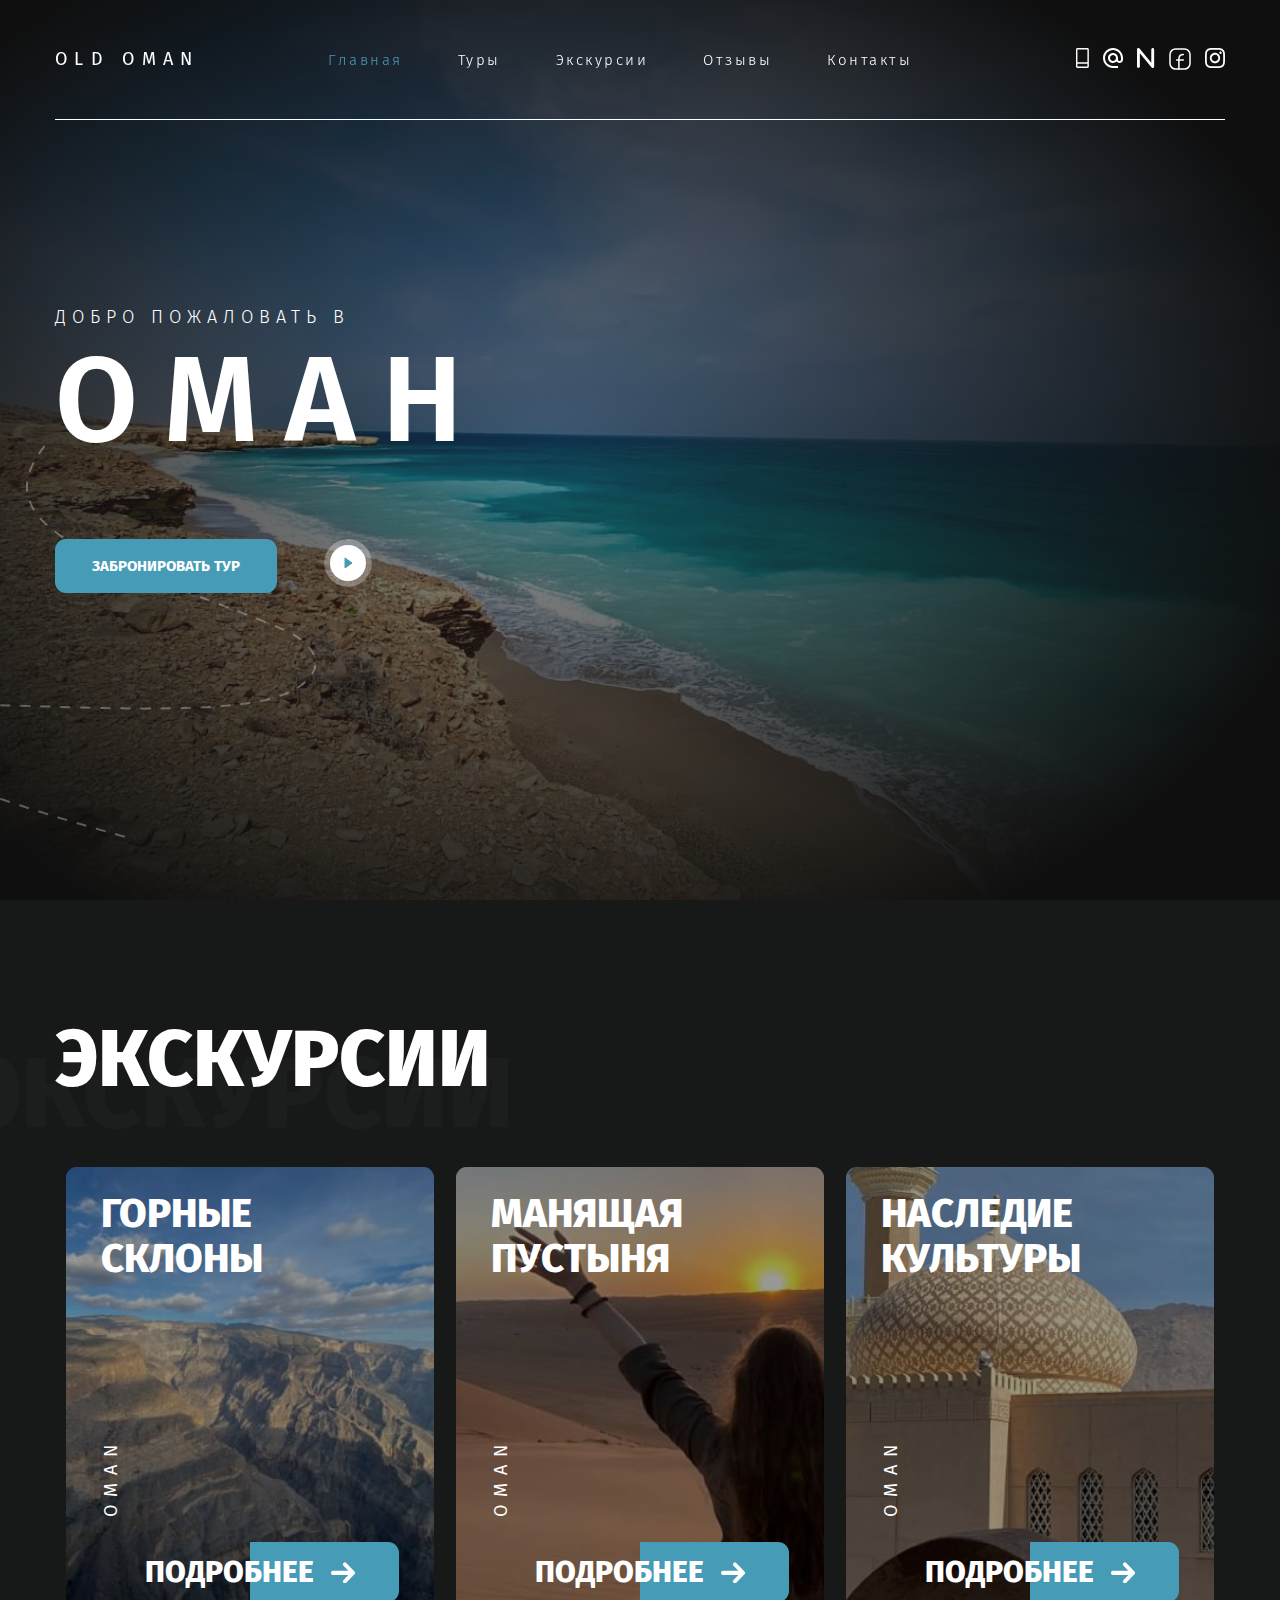
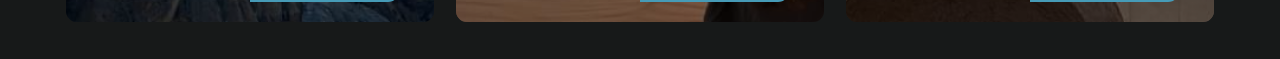
==== Amon/index.html @ 17394c63 "Initial commit" ====
<!DOCTYPE html>
<html lang="ru">
 <head>
	<title>Главная</title>
	<meta charset="UTF-8">
	<meta name="format-detection" content="telephone=no">
	<link rel="stylesheet" href="css/style.min.css">
	<link rel="shortcut icon" href="favicon.ico">
	<!-- <meta name="robots" content="noindex, nofollow"> -->
	<!-- <meta name="viewport" content="width=device-width, initial-scale=1.0, maximum-scale=1.0, user-scalable=0"> -->
	<meta name="viewport" content="width=device-width, initial-scale=1.0">
</head>
<body>
<div class="wrapper">
  <header class="header">
  <div class="header__wrapper">
    <div class="header__container _container">
      <div class="header__body">
        <a href="#main" class="header__logo _goto">OLD OMAN</a>
        <div class="header__menu menu">
          <div class="menu__icon icon-menu">
            <span></span>
            <span></span>
            <span></span>
          </div>
          <nav class="menu__body">
            <ul class="menu__list">
              <li><a href="#main" class="menu__link _goto-block _active">Главная</a></li>
              <li><a href="#excursions" class="menu__link _goto-block">Туры</a></li>
              <li><a href="" class="menu__link _goto-block">Экскурсии</a></li>
              <li><a href="" class="menu__link _goto-block">Отзывы</a></li>
              <li><a href="" class="menu__link _goto-block">Контакты</a></li>
            </ul>
          </nav>
        </div>
        <div data-da=".menu__list,479.98,last" class="header__socials socials">
          <ul class="socials__list">
            <li>
              <a class="socials__link" href="">
                <svg width="13" height="20" viewBox="0 0 13 20" fill="none" xmlns="http://www.w3.org/2000/svg">
                  <path
                    d="M11.4286 0H1.42857C1.04969 0 0.686328 0.15051 0.418419 0.418419C0.15051 0.686328 0 1.04969 0 1.42857V18.5714C0 18.9503 0.15051 19.3137 0.418419 19.5816C0.686328 19.8495 1.04969 20 1.42857 20H11.4286C11.8075 20 12.1708 19.8495 12.4387 19.5816C12.7066 19.3137 12.8571 18.9503 12.8571 18.5714V1.42857C12.8571 1.04969 12.7066 0.686328 12.4387 0.418419C12.1708 0.15051 11.8075 0 11.4286 0ZM1.42857 1.42857H11.4286V14.2857H1.42857V1.42857ZM1.42857 18.5714V15.7143H11.4286V18.5714H1.42857Z"
                    fill="white"/>
                </svg>
              </a>
            </li>
            <li>
              <a class="socials__link" href="">
                <svg width="20" height="20" viewBox="0 0 20 20" fill="none" xmlns="http://www.w3.org/2000/svg">
                  <path
                    d="M10 0C4.48 0 0 4.48 0 10C0 15.52 4.48 20 10 20H15V18H10C5.66 18 2 14.34 2 10C2 5.66 5.66 2 10 2C14.34 2 18 5.66 18 10V11.43C18 12.22 17.29 13 16.5 13C15.71 13 15 12.22 15 11.43V10C15 7.24 12.76 5 10 5C7.24 5 5 7.24 5 10C5 12.76 7.24 15 10 15C11.38 15 12.64 14.44 13.54 13.53C14.19 14.42 15.31 15 16.5 15C18.47 15 20 13.4 20 11.43V10C20 4.48 15.52 0 10 0ZM10 13C8.34 13 7 11.66 7 10C7 8.34 8.34 7 10 7C11.66 7 13 8.34 13 10C13 11.66 11.66 13 10 13Z"
                    fill="white"/>
                </svg>
              </a>
            </li>
            <li>
              <a class="socials__link" href="">
                <svg width="18" height="20" viewBox="0 0 18 20" fill="none" xmlns="http://www.w3.org/2000/svg">
                  <path fill-rule="evenodd" clip-rule="evenodd"
                        d="M2.85714 5.37429V18.5714C2.85714 18.9503 2.70663 19.3137 2.43872 19.5816C2.17081 19.8495 1.80745 20 1.42857 20C1.04969 20 0.686328 19.8495 0.418419 19.5816C0.15051 19.3137 0 18.9503 0 18.5714V1.42857C0.000131987 1.13508 0.090654 0.848759 0.259256 0.608533C0.427857 0.368307 0.666356 0.185839 0.942319 0.0859431C1.21828 -0.0139531 1.51832 -0.0264289 1.80162 0.050211C2.08493 0.126851 2.33775 0.288887 2.52571 0.514286L14.2857 14.6257V1.42857C14.2857 1.04969 14.4362 0.686328 14.7041 0.418419C14.972 0.15051 15.3354 0 15.7143 0C16.0932 0 16.4565 0.15051 16.7244 0.418419C16.9923 0.686328 17.1429 1.04969 17.1429 1.42857V18.5714C17.1427 18.8649 17.0522 19.1512 16.8836 19.3915C16.715 19.6317 16.4765 19.8142 16.2005 19.9141C15.9246 20.014 15.6245 20.0264 15.3412 19.9498C15.0579 19.8732 14.8051 19.7111 14.6171 19.4857L2.85714 5.37429Z"
                        fill="white"/>
                </svg>
              </a>
            </li>
            <li>
              <a class="socials__link" href="">
                <svg width="22" height="22" viewBox="0 0 22 22" fill="none" xmlns="http://www.w3.org/2000/svg">
                  <path
                    d="M21 6.55556V15.4444C21 16.9179 20.4147 18.3309 19.3728 19.3728C18.3309 20.4147 16.9179 21 15.4444 21H6.55556C5.08213 21 3.66905 20.4147 2.62718 19.3728C1.58532 18.3309 1 16.9179 1 15.4444V6.55556C1 5.08213 1.58532 3.66905 2.62718 2.62718C3.66905 1.58532 5.08213 1 6.55556 1H15.4444C16.9179 1 18.3309 1.58532 19.3728 2.62718C20.4147 3.66905 21 5.08213 21 6.55556Z"
                    stroke="white" stroke-width="1.5" stroke-linecap="round" stroke-linejoin="round"/>
                  <path d="M9.88892 21V11C9.88892 8.56888 10.4445 6.55554 14.3334 6.55554" stroke="white"
                        stroke-width="1.5" stroke-linecap="round" stroke-linejoin="round"/>
                  <path d="M7.66663 12.1111H14.3333" stroke="white" stroke-width="1.5" stroke-linecap="round"
                        stroke-linejoin="round"/>
                </svg>
              </a>
            </li>
            <li>
              <a class="socials__link" href="">
                <svg width="20" height="20" viewBox="0 0 20 20" fill="none" xmlns="http://www.w3.org/2000/svg">
                  <path fill-rule="evenodd" clip-rule="evenodd"
                        d="M5.87727 0.06C6.94364 0.0109091 7.28364 0 10 0C12.7164 0 13.0564 0.0118182 14.1218 0.06C15.1873 0.108182 15.9145 0.278182 16.5509 0.524545C17.2173 0.776364 17.8218 1.17 18.3218 1.67909C18.8309 2.17818 19.2236 2.78182 19.4745 3.44909C19.7218 4.08545 19.8909 4.81273 19.94 5.87636C19.9891 6.94455 20 7.28455 20 10C20 12.7164 19.9882 13.0564 19.94 14.1227C19.8918 15.1864 19.7218 15.9136 19.4745 16.55C19.2236 17.2174 18.8303 17.822 18.3218 18.3218C17.8218 18.8309 17.2173 19.2236 16.5509 19.4745C15.9145 19.7218 15.1873 19.8909 14.1236 19.94C13.0564 19.9891 12.7164 20 10 20C7.28364 20 6.94364 19.9882 5.87727 19.94C4.81364 19.8918 4.08636 19.7218 3.45 19.4745C2.78266 19.2236 2.17802 18.8302 1.67818 18.3218C1.16944 17.8224 0.775741 17.2181 0.524545 16.5509C0.278182 15.9145 0.109091 15.1873 0.06 14.1236C0.0109091 13.0555 0 12.7155 0 10C0 7.28364 0.0118182 6.94364 0.06 5.87818C0.108182 4.81273 0.278182 4.08545 0.524545 3.44909C0.776112 2.78189 1.17011 2.17756 1.67909 1.67818C2.17822 1.16955 2.78225 0.775858 3.44909 0.524545C4.08545 0.278182 4.81273 0.109091 5.87636 0.06H5.87727ZM14.0409 1.86C12.9864 1.81182 12.67 1.80182 10 1.80182C7.33 1.80182 7.01364 1.81182 5.95909 1.86C4.98364 1.90455 4.45455 2.06727 4.10182 2.20455C3.63545 2.38636 3.30182 2.60182 2.95182 2.95182C2.62004 3.27459 2.36471 3.66753 2.20455 4.10182C2.06727 4.45455 1.90455 4.98364 1.86 5.95909C1.81182 7.01364 1.80182 7.33 1.80182 10C1.80182 12.67 1.81182 12.9864 1.86 14.0409C1.90455 15.0164 2.06727 15.5455 2.20455 15.8982C2.36455 16.3318 2.62 16.7255 2.95182 17.0482C3.27455 17.38 3.66818 17.6355 4.10182 17.7955C4.45455 17.9327 4.98364 18.0955 5.95909 18.14C7.01364 18.1882 7.32909 18.1982 10 18.1982C12.6709 18.1982 12.9864 18.1882 14.0409 18.14C15.0164 18.0955 15.5455 17.9327 15.8982 17.7955C16.3645 17.6136 16.6982 17.3982 17.0482 17.0482C17.38 16.7255 17.6355 16.3318 17.7955 15.8982C17.9327 15.5455 18.0955 15.0164 18.14 14.0409C18.1882 12.9864 18.1982 12.67 18.1982 10C18.1982 7.33 18.1882 7.01364 18.14 5.95909C18.0955 4.98364 17.9327 4.45455 17.7955 4.10182C17.6136 3.63545 17.3982 3.30182 17.0482 2.95182C16.7254 2.62006 16.3325 2.36474 15.8982 2.20455C15.5455 2.06727 15.0164 1.90455 14.0409 1.86ZM8.72273 13.0827C9.43605 13.3797 10.2303 13.4197 10.9699 13.1961C11.7095 12.9725 12.3485 12.499 12.7778 11.8566C13.2071 11.2142 13.4001 10.4426 13.3237 9.67373C13.2473 8.90485 12.9064 8.18634 12.3591 7.64091C12.0102 7.29225 11.5884 7.02528 11.1239 6.85922C10.6595 6.69317 10.164 6.63215 9.67318 6.68056C9.18233 6.72897 8.70832 6.88562 8.28528 7.13921C7.86223 7.3928 7.50068 7.73704 7.22664 8.14714C6.9526 8.55723 6.7729 9.02299 6.70047 9.51087C6.62804 9.99876 6.66468 10.4966 6.80776 10.9687C6.95084 11.4407 7.1968 11.8751 7.52793 12.2407C7.85906 12.6062 8.26711 12.8938 8.72273 13.0827ZM6.36545 6.36545C6.84275 5.88816 7.40938 5.50955 8.033 5.25124C8.65662 4.99293 9.325 4.85998 10 4.85998C10.675 4.85998 11.3434 4.99293 11.967 5.25124C12.5906 5.50955 13.1573 5.88816 13.6345 6.36545C14.1118 6.84275 14.4905 7.40938 14.7488 8.033C15.0071 8.65662 15.14 9.325 15.14 10C15.14 10.675 15.0071 11.3434 14.7488 11.967C14.4905 12.5906 14.1118 13.1573 13.6345 13.6345C12.6706 14.5985 11.3632 15.14 10 15.14C8.63678 15.14 7.3294 14.5985 6.36545 13.6345C5.40151 12.6706 4.85998 11.3632 4.85998 10C4.85998 8.63678 5.40151 7.3294 6.36545 6.36545ZM16.28 5.62545C16.3983 5.51388 16.493 5.37971 16.5585 5.23089C16.624 5.08206 16.6589 4.92161 16.6613 4.75903C16.6637 4.59645 16.6334 4.43504 16.5723 4.28437C16.5111 4.1337 16.4204 3.99683 16.3054 3.88185C16.1904 3.76688 16.0536 3.67614 15.9029 3.61502C15.7522 3.55389 15.5908 3.52361 15.4282 3.52598C15.2657 3.52835 15.1052 3.56332 14.9564 3.62881C14.8076 3.69431 14.6734 3.789 14.5618 3.90727C14.3448 4.1373 14.226 4.44284 14.2306 4.75903C14.2352 5.07522 14.3629 5.37716 14.5865 5.60077C14.8101 5.82437 15.1121 5.95203 15.4282 5.95664C15.7444 5.96125 16.05 5.84245 16.28 5.62545Z"
                        fill="white"/>
                </svg>
              </a>
            </li>
          </ul>
        </div>
      </div>
    </div>
  </div>
</header>
  <main class="page">

    <div id="main" class="main">
      <div class="main__wrapper">
        <div class="main__content _container">
          <div class="main__body">
            <span class="main__welcome">Добро пожаловать в</span>
            <h1 class="main__title">ОМАН</h1>
            <div class="main__btn-group btn-group-main">
              <a href="" class="btn-group-main__btn btn">Забронировать тур</a>
              <a href="" class="btn-group-main__play">
                <img src="img/main/play.svg" alt="">
              </a>
            </div>
          </div>
        </div>
      </div>
      <div class="main__back _ibg">
        <img src="img/main/back.jpg" alt="">
      </div>
    </div>
    <div class="excursions">
  <div class="excursions__content _container">
    <h2 class="excursions__title">Экскурсии
     <span>Экскурсии</span></h2>
    <div class="excursions__body">
      <div class="excursions__block block-excursions">
        <div class="block-excursions__body">
          <h3 class="block-excursions__title">Горные склоны</h3>
          <p class="block-excursions__logo">OMAN</p>
          <a href="" class="block-excursions__btn">Подробнее</a>
        </div>
        <div class="block-excursions__back _ibg">
          <img src="img/excursions/1.jpg" alt="">
        </div>
      </div>
      <div class="excursions__block block-excursions">
        <div class="block-excursions__body">
          <h3 class="block-excursions__title">Манящая пустыня</h3>
          <p class="block-excursions__logo">OMAN</p>
          <a href="" class="block-excursions__btn">Подробнее</a>
        </div>
        <div class="block-excursions__back _ibg">
          <img src="img/excursions/2.jpg" alt="">
        </div>
      </div>
      <div class="excursions__block block-excursions">
        <div class="block-excursions__body">
          <h3 class="block-excursions__title">Наследие культуры</h3>
          <p class="block-excursions__logo">OMAN</p>
          <a href="" class="block-excursions__btn">Подробнее</a>
        </div>
        <div class="block-excursions__back _ibg">
          <img src="img/excursions/3.jpg" alt="">
        </div>
      </div>
    </div>
  </div>
</div>

  </main>
  <footer class="footer">
	<div class="footer__container _container">

	</div>
</footer>
</div>
<div class="popup popup_popup">
	<div class="popup__content">
		<div class="popup__body">
			<div class="popup__close"></div>
		</div>
	</div>
</div>
<div class="popup popup_massagename-message">
	<div class="popup__content">
		<div class="popup__body">
			<div class="popup__close"></div>
		</div>
	</div>
</div>
<div class="popup popup_video">
	<div class="popup__content">
		<div class="popup__body">
			<div class="popup__close popup__close_video"></div>
			<div class="popup__video _video"></div>
		</div>
	</div>
</div>

<!-- Swiper -->
<!-- <script src="https://unpkg.com/swiper/swiper-bundle.min.js"></script> -->
<script src="js/vendors.min.js"></script>
<script src="js/app.min.js"></script>
</body>
</html>
---- Amon/css/style.min.css ----
@charset "UTF-8";@import url('https://fonts.googleapis.com/css2?family=Fira+Sans:wght@300;400;500;600;700;800&display=swap&subset=cyrillic-ext');@font-face{font-family:Gilroy-SemiBold;font-display:swap;src:url(../fonts/Gilroy-SemiBold.woff2) format("woff2"),url(../fonts/Gilroy-SemiBold.woff) format("woff");font-weight:600;font-style:normal}@font-face{font-family:Gilroy-Regular;font-display:swap;src:url(../fonts/Gilroy-Regular.woff2) format("woff2"),url(../fonts/Gilroy-Regular.woff) format("woff");font-weight:400;font-style:normal}*{padding:0;margin:0;border:0}*,:after,:before{-webkit-box-sizing:border-box;box-sizing:border-box}aside,footer,header,nav,section{display:block}html{font-size:15px}body,html{height:100%;min-width:320px}body{line-height:1;font-family:"Fira Sans";-ms-text-size-adjust:100%;-moz-text-size-adjust:100%;-webkit-text-size-adjust:100%}button,input,textarea{font-family:"Fira Sans";font-size:inherit}input::-ms-clear{display:none}button{cursor:pointer;background-color:inherit}button::-moz-focus-inner{padding:0;border:0}a,a:visited{text-decoration:none}a:hover{text-decoration:none}ul li{list-style:none}img{vertical-align:top}h1,h2,h3,h4,h5,h6{font-weight:inherit;font-size:inherit}body{color:#000;background-color:#171919}body._lock{overflow:hidden}.wrapper{width:100%;min-height:100%;overflow:hidden;display:-webkit-box;display:-ms-flexbox;display:flex;-webkit-box-orient:vertical;-webkit-box-direction:normal;-ms-flex-direction:column;flex-direction:column}._container{max-width:1200px;margin:0 auto;padding:0 15px}.btn{display:-webkit-inline-box;display:-ms-inline-flexbox;display:inline-flex;padding:0 0;font-style:normal;font-weight:700;font-size:15px;line-height:1.2;text-align:right;text-transform:uppercase;color:#fff;background:#469bb7;border-radius:11px;-webkit-transition:all .3s ease 0s;-o-transition:all .3s ease 0s;transition:all .3s ease 0s;-webkit-box-pack:center;-ms-flex-pack:center;justify-content:center;-webkit-box-align:center;-ms-flex-align:center;align-items:center}.btn._fw{width:100%}.select{position:relative}.select__item{position:relative}.select__title{color:#000;border:1px solid #d9d9d9;background-color:#fff;cursor:pointer;border-radius:4px}.select__value{display:-webkit-box;display:-ms-flexbox;display:flex;font-size:14px;height:30px;padding:0 15px;-webkit-box-align:center;-ms-flex-align:center;align-items:center;-webkit-box-pack:justify;-ms-flex-pack:justify;justify-content:space-between;-webkit-box-orient:horizontal;-webkit-box-direction:reverse;-ms-flex-direction:row-reverse;flex-direction:row-reverse}.select__value span{height:1em;overflow:hidden;display:-webkit-box;-webkit-line-clamp:1;-webkit-box-orient:vertical}.select__value:before{content:"";display:inline-block;-webkit-transition:all .3s ease 0s;-o-transition:all .3s ease 0s;transition:all .3s ease 0s;width:11px;height:7px;background:url(../img/icons/select.svg) center/100% no-repeat}.select__input{width:100%;background-color:transparent;height:100%}.select__options{color:#000;position:absolute;top:29px;border-radius:0 0 4px 4px;min-width:100%;left:0;background-color:#fff;border-top:0;border:1px solid #d9d9d9;border-top:0;font-size:14px;padding:10px 0 5px 0}.select__option{cursor:pointer;padding:5px 15px;margin:0}.select._active{z-index:5}.select._active .select__value:before{-webkit-transform:rotate(-180deg);-ms-transform:rotate(-180deg);transform:rotate(-180deg)}.select._active .select__options{display:block}input[type=email],input[type=tel],input[type=text],textarea{-webkit-appearance:none;-moz-appearance:none;appearance:none}input[type=email]:focus,input[type=tel]:focus,input[type=text]:focus,textarea:focus{outline:0}.input{border-radius:0!important;width:100%;display:block;padding:0 20px}textarea.input{resize:none;padding:0 0}.checkbox{position:relative}.checkbox__input{position:absolute;width:0;height:0;opacity:0;visibility:hidden}.checkbox__input:checked+.checkbox__text:before{background:#fff url(../img/icons/check.svg) center no-repeat}.checkbox__text{display:-webkit-inline-box;display:-ms-inline-flexbox;display:inline-flex;-webkit-box-align:center;-ms-flex-align:center;align-items:center;position:relative;font-size:16px;color:#fff;letter-spacing:-.3px;line-height:1.25;cursor:pointer}.checkbox__text:before{content:"";-ms-flex-item-align:start;align-self:flex-start;margin:0 14px 0 0;-webkit-box-flex:0;-ms-flex:0 0 20px;flex:0 0 20px;left:0;top:0;width:20px;height:18px;background:#fff;border:1px solid #a7a9ac}.checkbox a{color:#fff;text-decoration:underline}.checkbox._error .checkbox__text:before{border:1px solid #ee1212}.options{display:-webkit-box;display:-ms-flexbox;display:flex;-webkit-box-orient:vertical;-webkit-box-direction:normal;-ms-flex-direction:column;flex-direction:column;-webkit-box-align:start;-ms-flex-align:start;align-items:flex-start}.options__item{position:relative;cursor:pointer}.options__input{position:absolute;width:0;height:0;opacity:0;left:0;top:0;visibility:hidden}.options__input:checked+.options__text:after{-webkit-transform:scale(1);-ms-transform:scale(1);transform:scale(1)}.options__text{display:-webkit-inline-box;display:-ms-inline-flexbox;display:inline-flex;-webkit-box-align:center;-ms-flex-align:center;align-items:center;position:relative;font-size:16px;color:#fff;letter-spacing:-.3px;line-height:1.25}.options__text:before{content:"";-ms-flex-item-align:start;align-self:flex-start;margin:0 14px 0 0;-webkit-box-flex:0;-ms-flex:0 0 20px;flex:0 0 20px;left:0;top:0;border-radius:50%;width:20px;height:18px;background:#fff;border:1px solid #a7a9ac}.options__text:after{content:"";-webkit-transition:all .3s ease 0s;-o-transition:all .3s ease 0s;transition:all .3s ease 0s;-webkit-transform:scale(0);-ms-transform:scale(0);transform:scale(0);width:10px;height:10px;border-radius:50%;background-color:#77243a;position:absolute;left:5px;top:4px}.rating{display:-webkit-box;display:-ms-flexbox;display:flex;-webkit-box-align:end;-ms-flex-align:end;align-items:flex-end;font-size:40px;line-height:.75;-webkit-transition:opacity .3s ease 0s;-o-transition:opacity .3s ease 0s;transition:opacity .3s ease 0s}.rating.rating_sending{opacity:.2}.rating.rating_set .rating__active,.rating.rating_set .rating__item{cursor:pointer}.rating__body{position:relative}.rating__body::before{content:"★★★★★";display:block}.rating__active{position:absolute;width:0%;height:100%;top:0;left:0;overflow:hidden}.rating__active::before{content:"★★★★★";position:absolute;width:100%;height:100%;top:0;left:0;color:#ffd300}.rating__items{display:-webkit-box;display:-ms-flexbox;display:flex;position:absolute;width:100%;height:100%;top:0;left:0}.rating__item{-webkit-box-flex:0;-ms-flex:0 0 20%;flex:0 0 20%;height:100%;opacity:0}.rating__value{font-size:50%;line-height:1;padding:0 0 0 10px}.quantity{width:88px;height:40px;display:-webkit-box;display:-ms-flexbox;display:flex;border:1px solid rgba(166,166,166,.45)}.quantity__button{-webkit-box-flex:0;-ms-flex:0 0 30px;flex:0 0 30px;position:relative;cursor:pointer}.quantity__button::after,.quantity__button::before{content:"";position:absolute;top:50%;left:50%;-webkit-transition:all .3s ease 0s;-o-transition:all .3s ease 0s;transition:all .3s ease 0s;margin:0 0 0 -4.5px;background-color:#a6a6a6;width:9px;height:1px}.quantity__button_plus::before{-webkit-transform:rotate(-90deg);-ms-transform:rotate(-90deg);transform:rotate(-90deg)}.quantity__input{-webkit-box-flex:1;-ms-flex:1 1 auto;flex:1 1 auto}.quantity__input input{height:100%;color:#a6a6a6;font-size:12px;width:100%;text-align:center}.row:after{display:block;content:"";clear:both}.rub:after{content:"₽"}ol.counter{list-style-type:none;counter-reset:item}ol.counter li{position:relative;padding:0 0 0 45px}ol.counter li:before{counter-increment:item;content:counter(item);position:absolute;left:0;top:0;color:#818181;font-size:14px;font-weight:700;text-align:center;line-height:26px;border-radius:50%;width:28px;height:28px;border:1px solid #4274bb}.ellipsis{display:block;overflow:hidden;width:100%;white-space:nowrap;-o-text-overflow:ellipsis;text-overflow:ellipsis}.es{overflow:hidden;white-space:nowrap;-o-text-overflow:ellipsis;text-overflow:ellipsis}.table{display:table;font-size:0;width:100%}.trow{display:table-row}.cell{display:table-cell}.cell.full{width:100%}._ibg{position:relative}._ibg img{position:absolute;width:100%;height:100%;top:0;left:0;-o-object-fit:cover;object-fit:cover}body.ie ._ibg{background-position:center;background-size:cover;background-repeat:no-repeat}body.ie ._ibg img{width:0;height:0;opacity:0;visibility:hidden}._video{position:relative;overflow:hidden;height:0;padding-bottom:56.25%}._video embed,._video iframe,._video object,._video video{position:absolute;top:0;left:0;width:100%;height:100%}.videobg embed,.videobg iframe,.videobg object,.videobg video{position:fixed;top:50%;left:50%;min-width:100%;min-height:100%;width:auto;height:auto;z-index:-100;-webkit-transform:translateX(-50%) translateY(-50%);-ms-transform:translateX(-50%) translateY(-50%);transform:translateX(-50%) translateY(-50%);background-size:cover}._more-content{-webkit-transition:all .3s ease 0s;-o-transition:all .3s ease 0s;transition:all .3s ease 0s;overflow:hidden}._more-link{cursor:pointer}._more-link span{font-style:normal}._more-link span:first-child{display:block}._more-link span:last-child{display:none}._more-link._active span{font-style:normal}._more-link._active span:first-child{display:none}._more-link._active span:last-child{display:block}#map{background:url(../img/icons/loading.gif) center/50px no-repeat}._swiper{overflow:hidden}._swiper .swiper-wrapper{width:100%;height:100%;-webkit-box-sizing:content-box;box-sizing:content-box;display:-webkit-box;display:-ms-flexbox;display:flex;position:relative}._swiper.swiper-container-vertical .swiper-wrapper{-webkit-box-orient:vertical;-webkit-box-direction:normal;-ms-flex-direction:column;flex-direction:column}._swiper.swiper-container-autoheight .swiper-wrapper{-webkit-box-align:start;-ms-flex-align:start;align-items:flex-start}.swiper-container-initialized .swiper-slide{-ms-flex-negative:0;flex-shrink:0}.swiper-container-android .swiper-slide,.swiper-container-android .swiper-wrapper{-webkit-transform:translate3d(0,0,0);transform:translate3d(0,0,0)}.swiper-button-lock{display:none!important}._tabs-block{display:none}._tabs-block._active{display:block}.mirror{-webkit-transform:scale(-1,1);-ms-transform:scale(-1,1);transform:scale(-1,1)}.nicescroll-rails{z-index:1000!important}._custom-scroll{position:fixed;right:0;top:0;width:3px;height:100%;z-index:1000}._custom-scroll__line{background-color:rgba(0,0,0,.5);border-radius:3px 0 0 3px;position:relative;left:0;top:0;width:100%}.popup{-webkit-overflow-scrolling:touch;z-index:100;padding:30px 10px;position:fixed;top:0;left:0;width:100%;height:100%;-webkit-transition:visibility .8s ease 0s;-o-transition:visibility .8s ease 0s;transition:visibility .8s ease 0s;visibility:hidden}.popup::before{content:"";background-color:rgba(0,0,0,.9);position:fixed;width:100%;height:100%;top:0;left:0;opacity:0;-webkit-transition:opacity .8s ease 0s;-o-transition:opacity .8s ease 0s;transition:opacity .8s ease 0s}.popup.show{visibility:visible;overflow:auto}.popup.show::before{opacity:1}.popup.show .popup__body{-webkit-transform:scale(1);-ms-transform:scale(1);transform:scale(1)}.popup._active{overflow:auto;visibility:visible}.popup._active::before{opacity:1}.popup._active .popup__body{-webkit-transition:all .3s ease .2s;-o-transition:all .3s ease .2s;transition:all .3s ease .2s;-webkit-transform:scale(1);-ms-transform:scale(1);transform:scale(1)}.popup__content{display:-webkit-box;display:-ms-flexbox;display:flex;-webkit-box-orient:vertical;-webkit-box-direction:normal;-ms-flex-direction:column;flex-direction:column;-webkit-box-align:center;-ms-flex-align:center;align-items:center;min-height:100%;-webkit-box-flex:1;-ms-flex:1 1 auto;flex:1 1 auto;width:100%;display:flex;-webkit-box-pack:center;-ms-flex-pack:center;justify-content:center;align-items:center}.popup__body{-webkit-transform:scale(0);-ms-transform:scale(0);transform:scale(0);-webkit-transition:all .3s ease 0s;-o-transition:all .3s ease 0s;transition:all .3s ease 0s;background-color:#fff;padding:50px;width:100%;max-width:800px}.popup__close{width:15px;height:15px;position:absolute;top:0;right:0;cursor:pointer;z-index:30;background:url(../img/icons/close.svg) 0 0 no-repeat}.header{z-index:99;position:fixed;top:0;left:0;width:100%}.header._active{background-color:#171919}.header__body{display:-webkit-box;display:-ms-flexbox;display:flex;-webkit-box-pack:justify;-ms-flex-pack:justify;justify-content:space-between;-webkit-box-align:center;-ms-flex-align:center;align-items:center;position:relative;min-height:120px}.header__body:after{content:"";position:absolute;bottom:0;left:0;width:100%;height:1px;background-color:#fff}.header__logo{font-style:normal;font-weight:400;font-size:18px;line-height:1.22;text-align:right;letter-spacing:7.33333px;text-transform:uppercase;color:#fff;margin-right:20px;z-index:20}.menu__list{display:-webkit-box;display:-ms-flexbox;display:flex}.menu__list li{margin-right:55px}.menu__link{font-style:normal;font-weight:300;font-size:15px;line-height:18px;letter-spacing:2.5px;text-transform:capitalize;color:#fff;-webkit-transition:color .3s ease 0s;-o-transition:color .3s ease 0s;transition:color .3s ease 0s}.menu__link._active{color:#469bb7}.socials__list{display:-webkit-box;display:-ms-flexbox;display:flex}.socials__list li{margin-right:14px}.socials__list li:last-child{margin-right:0}.socials__list li path{-webkit-transition:all .3s ease 0s;-o-transition:all .3s ease 0s;transition:all .3s ease 0s}.icon-menu{display:none}.main{width:100vw;height:100vh}.main__wrapper{width:100%;height:100%;position:relative;z-index:2}.main__content{width:100%;height:100%}.main__body{width:100%;height:100%;display:-webkit-box;display:-ms-flexbox;display:flex;-webkit-box-pack:center;-ms-flex-pack:center;justify-content:center;-webkit-box-align:start;-ms-flex-align:start;align-items:flex-start;-webkit-box-orient:vertical;-webkit-box-direction:normal;-ms-flex-direction:column;flex-direction:column}.main__welcome{font-style:normal;font-weight:300;font-size:18px;line-height:1.22;letter-spacing:6px;text-transform:uppercase;color:#fff;mix-blend-mode:normal;margin-bottom:30px}.main__title{font-style:normal;font-weight:600;font-size:120px;line-height:.71;letter-spacing:.225em;text-transform:uppercase;color:#fff;margin-bottom:94px;position:relative}.main__title:after{content:"";background:url(../img/main/line.svg) 0 0 no-repeat;position:absolute;width:1748px;height:918px;left:-53%;top:100%;z-index:-1}.main__btn-group{display:-webkit-box;display:-ms-flexbox;display:flex}.main__back{position:absolute;top:0;left:0;width:100%;height:100%;z-index:1}.main__back:after{content:"";position:absolute;top:0;left:0;width:100%;height:100%;background:-o-radial-gradient(42.87% 49.23%,62.09% 62.09%,rgba(34,34,34,.426517) 0,#0f0f0f 100%);background:radial-gradient(62.09% 62.09% at 42.87% 49.23%,rgba(34,34,34,.426517) 0,#0f0f0f 100%)}.btn-group-main__btn{padding:18px 37px;margin-right:47px}.btn-group-main__play img{-webkit-transition:all .3s ease 0s;-o-transition:all .3s ease 0s;transition:all .3s ease 0s;border-radius:50%}.excursions{padding-top:81px;z-index:98;position:relative}.excursions__title{font-style:normal;font-weight:800;font-size:80px;line-height:1.95;text-transform:uppercase;color:#fff;position:relative;margin-bottom:30px}.excursions__title span{font-size:100px;opacity:.02;position:absolute;right:-2rem;top:1rem;width:110%;height:100%}.excursions__body{display:-webkit-box;display:-ms-flexbox;display:flex;-ms-flex-pack:distribute;justify-content:space-around;-webkit-box-align:center;-ms-flex-align:center;align-items:center;-ms-flex-wrap:wrap;flex-wrap:wrap;margin-bottom:37px}.block-excursions{-webkit-box-flex:0;-ms-flex:0 0 31.5%;flex:0 0 31.5%;border-radius:11px;overflow:hidden;position:relative}.block-excursions__body{z-index:2;position:relative;padding:25px 35px 20px 35px;display:-webkit-box;display:-ms-flexbox;display:flex;-webkit-box-pack:center;-ms-flex-pack:center;justify-content:center;-webkit-box-orient:vertical;-webkit-box-direction:normal;-ms-flex-direction:column;flex-direction:column}.block-excursions__title{font-style:normal;font-weight:800;font-size:40px;line-height:1.125;text-transform:uppercase;color:#fff;margin-bottom:155px}.block-excursions__logo{font-style:normal;font-weight:400;font-size:18px;line-height:1.22;letter-spacing:8px;text-transform:uppercase;color:#fff;display:inline-block;-webkit-writing-mode:tb-rl;-ms-writing-mode:tb-rl;writing-mode:tb-rl;-webkit-transform:rotate(180deg);-ms-transform:rotate(180deg);transform:rotate(180deg);margin-bottom:25px}.block-excursions__btn{font-style:normal;font-weight:800;font-size:30px;line-height:1.2;text-align:right;text-transform:uppercase;color:#fff;display:-webkit-inline-box;display:-ms-inline-flexbox;display:inline-flex;-webkit-box-pack:center;-ms-flex-pack:center;justify-content:center;-webkit-box-align:center;-ms-flex-align:center;align-items:center;position:relative;border-radius:11px;overflow:hidden;padding:12px 58px}.block-excursions__btn:before{content:"";position:absolute;top:0;left:50%;width:100%;height:100%;background-color:#469bb7;z-index:-1;-webkit-transition:all .3s ease-in-out 0s;-o-transition:all .3s ease-in-out 0s;transition:all .3s ease-in-out 0s}.block-excursions__btn:after{content:"";background:url(../img/excursions/arrow.svg) 0 0 no-repeat;width:24px;height:21px;margin-left:17px;-webkit-box-flex:0;-ms-flex:0 0 24px;flex:0 0 24px}.block-excursions__back{position:absolute;z-index:1;top:0;left:0;width:100%;height:100%}.block-excursions__back:after{content:"";position:absolute;background-color:#000;opacity:.4;top:0;left:0;width:100%;height:100%}.page{-webkit-box-flex:1;-ms-flex:1 1 auto;flex:1 1 auto}@media (min-width:991.98px){.quantity__button:hover::after,.quantity__button:hover::before{background-color:rgba(0,0,0,.5)}}@media (min-width:992px){.select__option:hover{background:#d9d9d9}.checkbox a:hover{text-decoration:none}}@media (max-width:1215px){.header__body{min-height:110px}.menu__list li{margin-right:45px}.main__welcome{margin-bottom:27px}.main__title{font-size:110px;margin-bottom:84px}.btn-group-main__btn{padding:17px 33px;margin-right:47px}.excursions{padding-top:75px}.excursions__title{font-size:70px}.excursions__title span{font-size:90px}.block-excursions__body{padding:23px 32px 18px 32px}.block-excursions__title{font-size:35px}.block-excursions__btn{font-size:28px}}@media (max-width:991.98px){.select__title{font-size:18px}.select__options{font-size:18px}.header__body{min-height:100px}.header__logo{font-size:17px;letter-spacing:6.33333px}.menu__list li{margin-right:25px}.socials__list li{margin-right:10px}.main__welcome{font-size:16px;margin-bottom:25px}.main__title{font-size:100px;margin-bottom:74px}.main__title:after{left:-59%}.btn-group-main__btn{padding:16px 29px;margin-right:47px}.excursions{padding-top:65px}.excursions__title{font-size:60px}.excursions__title span{font-size:80px}.block-excursions{-webkit-box-flex:0;-ms-flex:0 0 38%;flex:0 0 38%;margin-bottom:30px}.block-excursions__body{padding:21px 29px 16px 29px}.block-excursions__title{font-size:30px}.block-excursions__logo{font-size:17px}.block-excursions__btn{font-size:26px}}@media (max-width:820px){.header__logo{text-align:center}}@media (max-width:767.98px){.header__body{min-height:80px}.header__logo{font-size:18px;white-space:nowrap}.menu__body{position:fixed;top:0;left:0;width:100%;height:100%;display:-webkit-box;display:-ms-flexbox;display:flex;-webkit-box-pack:center;-ms-flex-pack:center;justify-content:center;-webkit-box-align:center;-ms-flex-align:center;align-items:center;overflow:auto;opacity:0;visibility:hidden;-webkit-transform:translateX(-100%);-ms-transform:translateX(-100%);transform:translateX(-100%);-webkit-transition:all .3s ease 0s;-o-transition:all .3s ease 0s;transition:all .3s ease 0s;background-color:#374c52}.menu__body._active{opacity:1;visibility:visible;-webkit-transform:translateX(0);-ms-transform:translateX(0);transform:translateX(0)}.menu__list{-webkit-box-orient:vertical;-webkit-box-direction:normal;-ms-flex-direction:column;flex-direction:column;-webkit-box-pack:center;-ms-flex-pack:center;justify-content:center;-webkit-box-align:center;-ms-flex-align:center;align-items:center}.menu__list li{margin-right:0;margin-bottom:20px}.menu__link{font-size:24px;font-weight:500}.menu__link._active{color:#000}.socials__list li{margin-right:14px}.socials__list{margin-right:70px}.icon-menu{display:block;position:absolute;top:28px;right:10px;width:30px;height:18px;cursor:pointer;z-index:5}.icon-menu span{-webkit-transition:all .3s ease 0s;-o-transition:all .3s ease 0s;transition:all .3s ease 0s;top:calc(50% - 1px);left:0;position:absolute;width:100%;height:2px;background-color:#fff}.icon-menu span:first-child{top:0}.icon-menu span:last-child{top:auto;bottom:0}.icon-menu._active span{-webkit-transform:scale(0);-ms-transform:scale(0);transform:scale(0)}.icon-menu._active span:first-child{-webkit-transform:rotate(-45deg);-ms-transform:rotate(-45deg);transform:rotate(-45deg);top:calc(50% - 1px)}.icon-menu._active span:last-child{-webkit-transform:rotate(45deg);-ms-transform:rotate(45deg);transform:rotate(45deg);bottom:calc(50% - 1px)}.main__body{-webkit-box-align:center;-ms-flex-align:center;align-items:center}.main__welcome{font-size:15px;margin-bottom:23px}.main__title{font-size:90px;margin-bottom:64px}.btn-group-main__btn{padding:15px 25px;margin-right:47px}.excursions{padding-top:55px}.excursions__title{font-size:50px}.excursions__title span{font-size:70px}.block-excursions{-webkit-box-flex:0;-ms-flex:0 0 48%;flex:0 0 48%}.block-excursions__body{padding:19px 26px 14px 26px}.block-excursions__title{font-size:25px;margin-bottom:100px}.block-excursions__btn{font-size:24px}}@media (max-width:767.98px) and (max-width:479.98px){.icon-menu{top:23px}}@media (max-width:650px){.excursions__body{-webkit-box-orient:vertical;-webkit-box-direction:normal;-ms-flex-direction:column;flex-direction:column}}@media (max-width:479.98px){.btn{font-size:14px}.header__body{min-height:70px}.header__logo{font-size:16px;letter-spacing:5.33333px}.socials__list{margin:0;margin-top:30px}.main__welcome{margin-bottom:20px}.main__title{font-size:80px;margin-bottom:54px}.btn-group-main__btn{padding:14px 21px;margin-right:47px}.excursions{padding-top:45px}.excursions__title span{right:-1rem;font-size:60px}.block-excursions{width:290px}.block-excursions__body{padding:17px 23px 12px 23px}.block-excursions__title{font-size:20px}}@media (any-hover:hover){.btn:hover{background:#61a9c2}.menu__link:hover{color:#469bb7}.socials__list li:hover path{fill:#469bb7}.socials__list li:hover:nth-child(4) path{fill:none;stroke:#469bb7}.btn-group-main__play img:hover{-webkit-box-shadow:0 0 20px #fff;box-shadow:0 0 20px #fff}.block-excursions__btn:hover:before{content:"";left:0}}
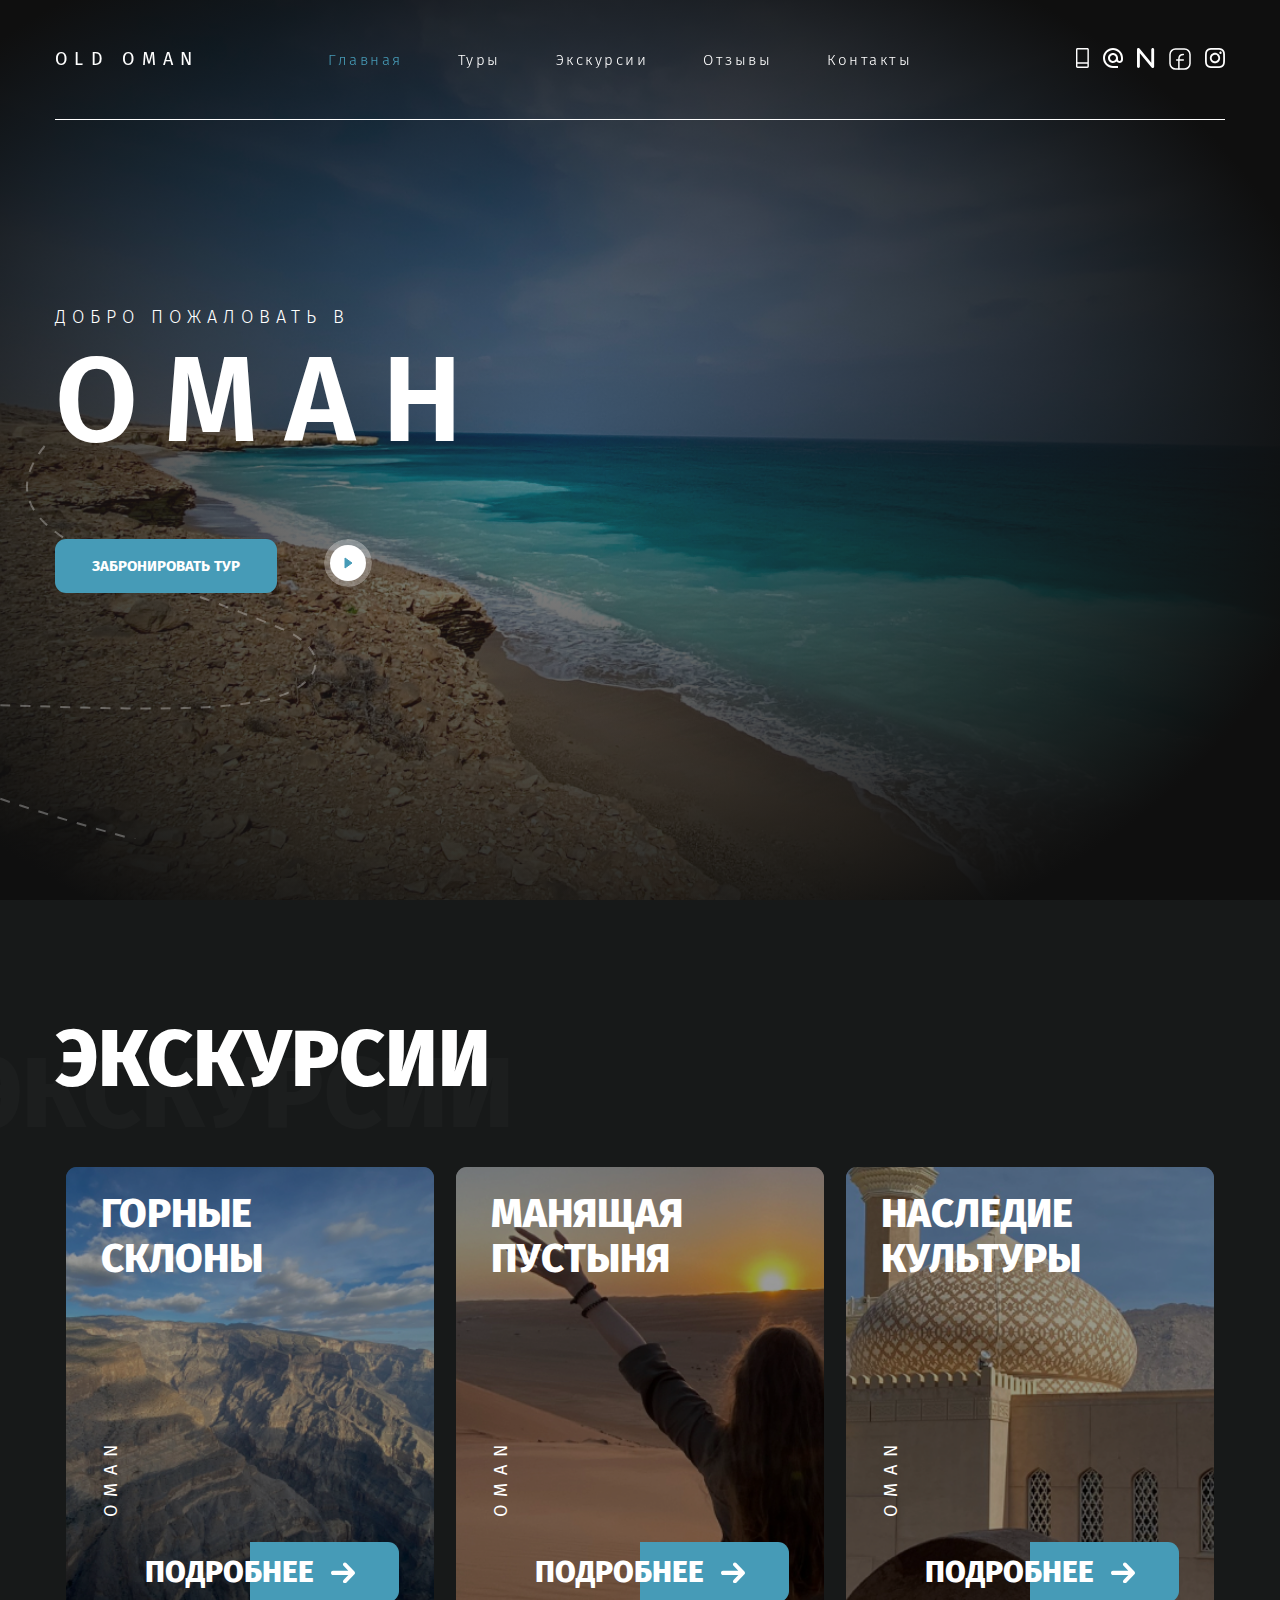
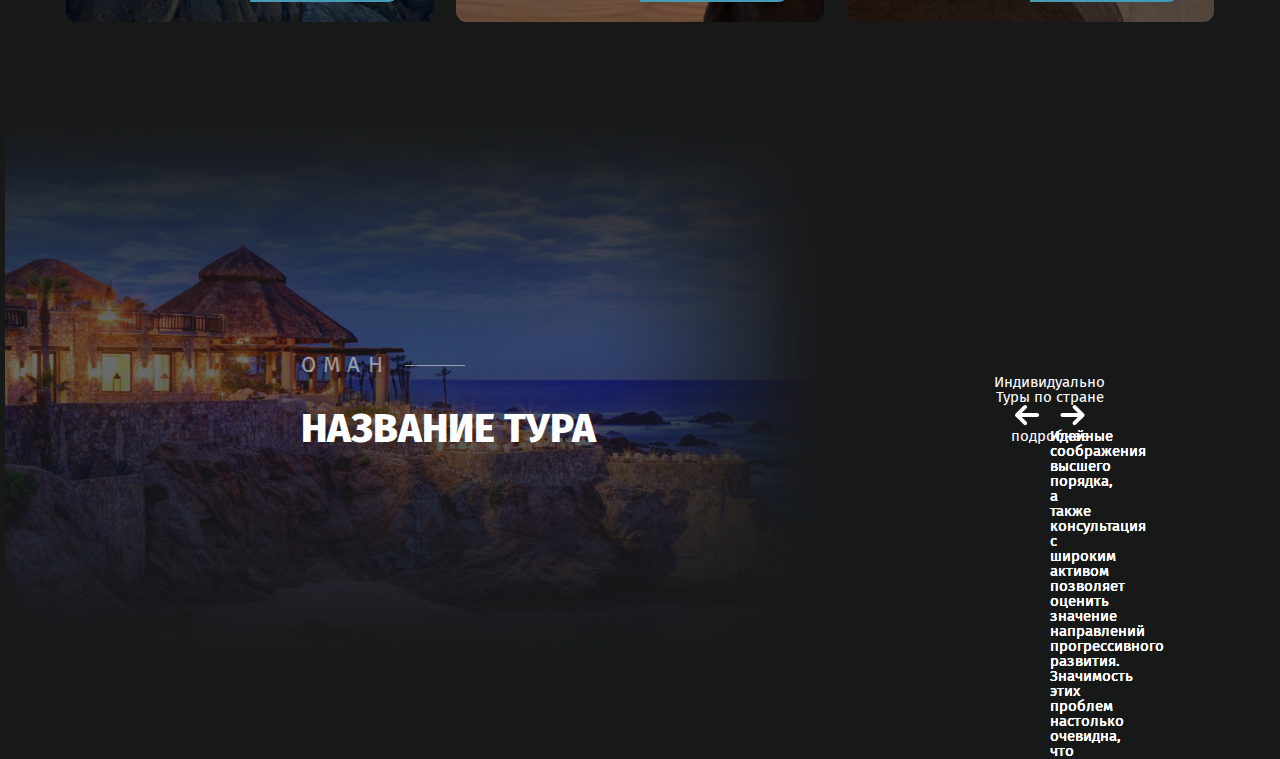
==== commit 055c74ec: "Initial" ====
--- a/Amon/index.html
+++ b/Amon/index.html
@@ -149,6 +149,73 @@
     </div>
   </div>
 </div>
+    <div class="tours">
+  <div class="tours__content _container">
+    <div class="tours__body">
+      <div class="tours__slider slider-tours">
+        <div class="slider-tours__body">
+          <div class="slider-tours__slide slide-tours _active">
+            <div class="slide-tours__body">
+              <div class="slide-tours__oman">ОМАН <span></span></div>
+              <div class="slide-tours__name">Название тура
+                <span data-star="6" class="slide-tours__stars"></span>
+              </div>
+            </div>
+            <div class="slide-tours__back _ibg">
+              <img src="img/tours/1.png" alt="">
+            </div>
+          </div>
+          <div class="slider-tours__slide slide-tours">
+            <div class="slide-tours__body">
+              <div class="slide-tours__oman">ОМАН<span></span></div>
+              <div class="slide-tours__name">Название тура2
+                <span data-star="4" class="slide-tours__stars"></span>
+              </div>
+            </div>
+            <div class="slide-tours__back _ibg">
+              <img src="img/tours/1.png" alt="">
+            </div>
+          </div>
+          <div class="slider-tours__slide slide-tours">
+            <div class="slide-tours__body">
+              <div class="slide-tours__oman">ОМАН <span></span></div>
+              <div class="slide-tours__name">Название тура3
+                <div data-star="1" class="slide-tours__stars"><img src="img/icons/star.png" alt=""></div>
+              </div>
+            </div>
+            <div class="slide-tours__back _ibg">
+              <img src="img/tours/1.png" alt="">
+            </div>
+          </div>
+        </div>
+      </div>
+      <div class="tours__description description-tours">
+        <div class="description-tours__body">
+          <div class="description-tours__indiv">Индивидуально</div>
+          <div class="description-tours__name">Туры по стране</div>
+          <div class="description-tours__btns">
+            <div class="description-tours__btn _left">
+              <svg width="25" height="21" viewBox="0 0 25 21" fill="none" xmlns="http://www.w3.org/2000/svg">
+                <path d="M8.77789 0.562669L0.564298 8.71345C-0.188099 9.46459 -0.188099 10.6838 0.564298 11.4324L8.77789 19.5881C9.5366 20.3392 10.7646 20.3354 11.5233 19.5881C12.2744 18.8357 12.2744 17.6215 11.5233 16.8691L6.71818 12.1016H22.1324C23.2459 12.1016 24.1467 11.202 24.1467 10.0885C24.1467 8.97625 23.2459 8.07537 22.1324 8.07537H6.68919L11.5233 3.28282C12.2744 2.53168 12.2744 1.31623 11.5233 0.565085C10.7658 -0.187313 9.53783 -0.188569 8.77789 0.562568V0.562669Z" fill="white"/>
+              </svg>
+            </div>
+            <div class="description-tours__btn _right">
+              <svg width="25" height="21" viewBox="0 0 25 21" fill="none" xmlns="http://www.w3.org/2000/svg">
+                <path d="M15.8668 19.5874L24.0804 11.4366C24.8328 10.6854 24.8328 9.46621 24.0804 8.71758L15.8668 0.561968C15.1081 -0.189173 13.88 -0.185404 13.1214 0.561968C12.3702 1.31437 12.3702 2.52856 13.1214 3.28096L17.9265 8.04838L2.5123 8.04838C1.39879 8.04838 0.497906 8.94802 0.497906 10.0615C0.497906 11.1738 1.39879 12.0747 2.5123 12.0747L17.9555 12.0747L13.1214 16.8672C12.3702 17.6183 12.3702 18.8338 13.1214 19.5849C13.8788 20.3373 15.1068 20.3386 15.8668 19.5875V19.5874Z" fill="white"/>
+              </svg>
+            </div>
+          </div>
+          <div class="description-tours__texts">
+            <div class="description-tours__text">Идейные соображения высшего порядка, а также консультация с широким активом позволяет оценить значение направлений прогрессивного развития. Значимость этих проблем настолько очевидна, что постоянный количественный рост и сфера нашей активности в значительной степени обуславливает создание модели развития. </div>
+            <div class="description-tours__text">Идейные соображения высшего порядка, а также консультация с широким активом позволяет оценить значение направлений прогрессивного развития. Значимость этих проблем настолько очевидна, что постоянный количественный рост и сфера нашей активности в значительной степени обуславливает создание модели развития. </div>
+            <div class="description-tours__text">Идейные соображения высшего порядка, а также консультация с широким активом позволяет оценить значение направлений прогрессивного развития. Значимость этих проблем настолько очевидна, что постоянный количественный рост и сфера нашей активности в значительной степени обуславливает создание модели развития. </div>
+          </div>
+          <div class="description-tours__btn">подробнее</div>
+        </div>
+      </div>
+    </div>
+  </div>
+</div>
 
   </main>
   <footer class="footer">
--- a/Amon/css/style.min.css
+++ b/Amon/css/style.min.css
@@ -1 +1,1655 @@
-@charset "UTF-8";@import url('https://fonts.googleapis.com/css2?family=Fira+Sans:wght@300;400;500;600;700;800&display=swap&subset=cyrillic-ext');@font-face{font-family:Gilroy-SemiBold;font-display:swap;src:url(../fonts/Gilroy-SemiBold.woff2) format("woff2"),url(../fonts/Gilroy-SemiBold.woff) format("woff");font-weight:600;font-style:normal}@font-face{font-family:Gilroy-Regular;font-display:swap;src:url(../fonts/Gilroy-Regular.woff2) format("woff2"),url(../fonts/Gilroy-Regular.woff) format("woff");font-weight:400;font-style:normal}*{padding:0;margin:0;border:0}*,:after,:before{-webkit-box-sizing:border-box;box-sizing:border-box}aside,footer,header,nav,section{display:block}html{font-size:15px}body,html{height:100%;min-width:320px}body{line-height:1;font-family:"Fira Sans";-ms-text-size-adjust:100%;-moz-text-size-adjust:100%;-webkit-text-size-adjust:100%}button,input,textarea{font-family:"Fira Sans";font-size:inherit}input::-ms-clear{display:none}button{cursor:pointer;background-color:inherit}button::-moz-focus-inner{padding:0;border:0}a,a:visited{text-decoration:none}a:hover{text-decoration:none}ul li{list-style:none}img{vertical-align:top}h1,h2,h3,h4,h5,h6{font-weight:inherit;font-size:inherit}body{color:#000;background-color:#171919}body._lock{overflow:hidden}.wrapper{width:100%;min-height:100%;overflow:hidden;display:-webkit-box;display:-ms-flexbox;display:flex;-webkit-box-orient:vertical;-webkit-box-direction:normal;-ms-flex-direction:column;flex-direction:column}._container{max-width:1200px;margin:0 auto;padding:0 15px}.btn{display:-webkit-inline-box;display:-ms-inline-flexbox;display:inline-flex;padding:0 0;font-style:normal;font-weight:700;font-size:15px;line-height:1.2;text-align:right;text-transform:uppercase;color:#fff;background:#469bb7;border-radius:11px;-webkit-transition:all .3s ease 0s;-o-transition:all .3s ease 0s;transition:all .3s ease 0s;-webkit-box-pack:center;-ms-flex-pack:center;justify-content:center;-webkit-box-align:center;-ms-flex-align:center;align-items:center}.btn._fw{width:100%}.select{position:relative}.select__item{position:relative}.select__title{color:#000;border:1px solid #d9d9d9;background-color:#fff;cursor:pointer;border-radius:4px}.select__value{display:-webkit-box;display:-ms-flexbox;display:flex;font-size:14px;height:30px;padding:0 15px;-webkit-box-align:center;-ms-flex-align:center;align-items:center;-webkit-box-pack:justify;-ms-flex-pack:justify;justify-content:space-between;-webkit-box-orient:horizontal;-webkit-box-direction:reverse;-ms-flex-direction:row-reverse;flex-direction:row-reverse}.select__value span{height:1em;overflow:hidden;display:-webkit-box;-webkit-line-clamp:1;-webkit-box-orient:vertical}.select__value:before{content:"";display:inline-block;-webkit-transition:all .3s ease 0s;-o-transition:all .3s ease 0s;transition:all .3s ease 0s;width:11px;height:7px;background:url(../img/icons/select.svg) center/100% no-repeat}.select__input{width:100%;background-color:transparent;height:100%}.select__options{color:#000;position:absolute;top:29px;border-radius:0 0 4px 4px;min-width:100%;left:0;background-color:#fff;border-top:0;border:1px solid #d9d9d9;border-top:0;font-size:14px;padding:10px 0 5px 0}.select__option{cursor:pointer;padding:5px 15px;margin:0}.select._active{z-index:5}.select._active .select__value:before{-webkit-transform:rotate(-180deg);-ms-transform:rotate(-180deg);transform:rotate(-180deg)}.select._active .select__options{display:block}input[type=email],input[type=tel],input[type=text],textarea{-webkit-appearance:none;-moz-appearance:none;appearance:none}input[type=email]:focus,input[type=tel]:focus,input[type=text]:focus,textarea:focus{outline:0}.input{border-radius:0!important;width:100%;display:block;padding:0 20px}textarea.input{resize:none;padding:0 0}.checkbox{position:relative}.checkbox__input{position:absolute;width:0;height:0;opacity:0;visibility:hidden}.checkbox__input:checked+.checkbox__text:before{background:#fff url(../img/icons/check.svg) center no-repeat}.checkbox__text{display:-webkit-inline-box;display:-ms-inline-flexbox;display:inline-flex;-webkit-box-align:center;-ms-flex-align:center;align-items:center;position:relative;font-size:16px;color:#fff;letter-spacing:-.3px;line-height:1.25;cursor:pointer}.checkbox__text:before{content:"";-ms-flex-item-align:start;align-self:flex-start;margin:0 14px 0 0;-webkit-box-flex:0;-ms-flex:0 0 20px;flex:0 0 20px;left:0;top:0;width:20px;height:18px;background:#fff;border:1px solid #a7a9ac}.checkbox a{color:#fff;text-decoration:underline}.checkbox._error .checkbox__text:before{border:1px solid #ee1212}.options{display:-webkit-box;display:-ms-flexbox;display:flex;-webkit-box-orient:vertical;-webkit-box-direction:normal;-ms-flex-direction:column;flex-direction:column;-webkit-box-align:start;-ms-flex-align:start;align-items:flex-start}.options__item{position:relative;cursor:pointer}.options__input{position:absolute;width:0;height:0;opacity:0;left:0;top:0;visibility:hidden}.options__input:checked+.options__text:after{-webkit-transform:scale(1);-ms-transform:scale(1);transform:scale(1)}.options__text{display:-webkit-inline-box;display:-ms-inline-flexbox;display:inline-flex;-webkit-box-align:center;-ms-flex-align:center;align-items:center;position:relative;font-size:16px;color:#fff;letter-spacing:-.3px;line-height:1.25}.options__text:before{content:"";-ms-flex-item-align:start;align-self:flex-start;margin:0 14px 0 0;-webkit-box-flex:0;-ms-flex:0 0 20px;flex:0 0 20px;left:0;top:0;border-radius:50%;width:20px;height:18px;background:#fff;border:1px solid #a7a9ac}.options__text:after{content:"";-webkit-transition:all .3s ease 0s;-o-transition:all .3s ease 0s;transition:all .3s ease 0s;-webkit-transform:scale(0);-ms-transform:scale(0);transform:scale(0);width:10px;height:10px;border-radius:50%;background-color:#77243a;position:absolute;left:5px;top:4px}.rating{display:-webkit-box;display:-ms-flexbox;display:flex;-webkit-box-align:end;-ms-flex-align:end;align-items:flex-end;font-size:40px;line-height:.75;-webkit-transition:opacity .3s ease 0s;-o-transition:opacity .3s ease 0s;transition:opacity .3s ease 0s}.rating.rating_sending{opacity:.2}.rating.rating_set .rating__active,.rating.rating_set .rating__item{cursor:pointer}.rating__body{position:relative}.rating__body::before{content:"★★★★★";display:block}.rating__active{position:absolute;width:0%;height:100%;top:0;left:0;overflow:hidden}.rating__active::before{content:"★★★★★";position:absolute;width:100%;height:100%;top:0;left:0;color:#ffd300}.rating__items{display:-webkit-box;display:-ms-flexbox;display:flex;position:absolute;width:100%;height:100%;top:0;left:0}.rating__item{-webkit-box-flex:0;-ms-flex:0 0 20%;flex:0 0 20%;height:100%;opacity:0}.rating__value{font-size:50%;line-height:1;padding:0 0 0 10px}.quantity{width:88px;height:40px;display:-webkit-box;display:-ms-flexbox;display:flex;border:1px solid rgba(166,166,166,.45)}.quantity__button{-webkit-box-flex:0;-ms-flex:0 0 30px;flex:0 0 30px;position:relative;cursor:pointer}.quantity__button::after,.quantity__button::before{content:"";position:absolute;top:50%;left:50%;-webkit-transition:all .3s ease 0s;-o-transition:all .3s ease 0s;transition:all .3s ease 0s;margin:0 0 0 -4.5px;background-color:#a6a6a6;width:9px;height:1px}.quantity__button_plus::before{-webkit-transform:rotate(-90deg);-ms-transform:rotate(-90deg);transform:rotate(-90deg)}.quantity__input{-webkit-box-flex:1;-ms-flex:1 1 auto;flex:1 1 auto}.quantity__input input{height:100%;color:#a6a6a6;font-size:12px;width:100%;text-align:center}.row:after{display:block;content:"";clear:both}.rub:after{content:"₽"}ol.counter{list-style-type:none;counter-reset:item}ol.counter li{position:relative;padding:0 0 0 45px}ol.counter li:before{counter-increment:item;content:counter(item);position:absolute;left:0;top:0;color:#818181;font-size:14px;font-weight:700;text-align:center;line-height:26px;border-radius:50%;width:28px;height:28px;border:1px solid #4274bb}.ellipsis{display:block;overflow:hidden;width:100%;white-space:nowrap;-o-text-overflow:ellipsis;text-overflow:ellipsis}.es{overflow:hidden;white-space:nowrap;-o-text-overflow:ellipsis;text-overflow:ellipsis}.table{display:table;font-size:0;width:100%}.trow{display:table-row}.cell{display:table-cell}.cell.full{width:100%}._ibg{position:relative}._ibg img{position:absolute;width:100%;height:100%;top:0;left:0;-o-object-fit:cover;object-fit:cover}body.ie ._ibg{background-position:center;background-size:cover;background-repeat:no-repeat}body.ie ._ibg img{width:0;height:0;opacity:0;visibility:hidden}._video{position:relative;overflow:hidden;height:0;padding-bottom:56.25%}._video embed,._video iframe,._video object,._video video{position:absolute;top:0;left:0;width:100%;height:100%}.videobg embed,.videobg iframe,.videobg object,.videobg video{position:fixed;top:50%;left:50%;min-width:100%;min-height:100%;width:auto;height:auto;z-index:-100;-webkit-transform:translateX(-50%) translateY(-50%);-ms-transform:translateX(-50%) translateY(-50%);transform:translateX(-50%) translateY(-50%);background-size:cover}._more-content{-webkit-transition:all .3s ease 0s;-o-transition:all .3s ease 0s;transition:all .3s ease 0s;overflow:hidden}._more-link{cursor:pointer}._more-link span{font-style:normal}._more-link span:first-child{display:block}._more-link span:last-child{display:none}._more-link._active span{font-style:normal}._more-link._active span:first-child{display:none}._more-link._active span:last-child{display:block}#map{background:url(../img/icons/loading.gif) center/50px no-repeat}._swiper{overflow:hidden}._swiper .swiper-wrapper{width:100%;height:100%;-webkit-box-sizing:content-box;box-sizing:content-box;display:-webkit-box;display:-ms-flexbox;display:flex;position:relative}._swiper.swiper-container-vertical .swiper-wrapper{-webkit-box-orient:vertical;-webkit-box-direction:normal;-ms-flex-direction:column;flex-direction:column}._swiper.swiper-container-autoheight .swiper-wrapper{-webkit-box-align:start;-ms-flex-align:start;align-items:flex-start}.swiper-container-initialized .swiper-slide{-ms-flex-negative:0;flex-shrink:0}.swiper-container-android .swiper-slide,.swiper-container-android .swiper-wrapper{-webkit-transform:translate3d(0,0,0);transform:translate3d(0,0,0)}.swiper-button-lock{display:none!important}._tabs-block{display:none}._tabs-block._active{display:block}.mirror{-webkit-transform:scale(-1,1);-ms-transform:scale(-1,1);transform:scale(-1,1)}.nicescroll-rails{z-index:1000!important}._custom-scroll{position:fixed;right:0;top:0;width:3px;height:100%;z-index:1000}._custom-scroll__line{background-color:rgba(0,0,0,.5);border-radius:3px 0 0 3px;position:relative;left:0;top:0;width:100%}.popup{-webkit-overflow-scrolling:touch;z-index:100;padding:30px 10px;position:fixed;top:0;left:0;width:100%;height:100%;-webkit-transition:visibility .8s ease 0s;-o-transition:visibility .8s ease 0s;transition:visibility .8s ease 0s;visibility:hidden}.popup::before{content:"";background-color:rgba(0,0,0,.9);position:fixed;width:100%;height:100%;top:0;left:0;opacity:0;-webkit-transition:opacity .8s ease 0s;-o-transition:opacity .8s ease 0s;transition:opacity .8s ease 0s}.popup.show{visibility:visible;overflow:auto}.popup.show::before{opacity:1}.popup.show .popup__body{-webkit-transform:scale(1);-ms-transform:scale(1);transform:scale(1)}.popup._active{overflow:auto;visibility:visible}.popup._active::before{opacity:1}.popup._active .popup__body{-webkit-transition:all .3s ease .2s;-o-transition:all .3s ease .2s;transition:all .3s ease .2s;-webkit-transform:scale(1);-ms-transform:scale(1);transform:scale(1)}.popup__content{display:-webkit-box;display:-ms-flexbox;display:flex;-webkit-box-orient:vertical;-webkit-box-direction:normal;-ms-flex-direction:column;flex-direction:column;-webkit-box-align:center;-ms-flex-align:center;align-items:center;min-height:100%;-webkit-box-flex:1;-ms-flex:1 1 auto;flex:1 1 auto;width:100%;display:flex;-webkit-box-pack:center;-ms-flex-pack:center;justify-content:center;align-items:center}.popup__body{-webkit-transform:scale(0);-ms-transform:scale(0);transform:scale(0);-webkit-transition:all .3s ease 0s;-o-transition:all .3s ease 0s;transition:all .3s ease 0s;background-color:#fff;padding:50px;width:100%;max-width:800px}.popup__close{width:15px;height:15px;position:absolute;top:0;right:0;cursor:pointer;z-index:30;background:url(../img/icons/close.svg) 0 0 no-repeat}.header{z-index:99;position:fixed;top:0;left:0;width:100%}.header._active{background-color:#171919}.header__body{display:-webkit-box;display:-ms-flexbox;display:flex;-webkit-box-pack:justify;-ms-flex-pack:justify;justify-content:space-between;-webkit-box-align:center;-ms-flex-align:center;align-items:center;position:relative;min-height:120px}.header__body:after{content:"";position:absolute;bottom:0;left:0;width:100%;height:1px;background-color:#fff}.header__logo{font-style:normal;font-weight:400;font-size:18px;line-height:1.22;text-align:right;letter-spacing:7.33333px;text-transform:uppercase;color:#fff;margin-right:20px;z-index:20}.menu__list{display:-webkit-box;display:-ms-flexbox;display:flex}.menu__list li{margin-right:55px}.menu__link{font-style:normal;font-weight:300;font-size:15px;line-height:18px;letter-spacing:2.5px;text-transform:capitalize;color:#fff;-webkit-transition:color .3s ease 0s;-o-transition:color .3s ease 0s;transition:color .3s ease 0s}.menu__link._active{color:#469bb7}.socials__list{display:-webkit-box;display:-ms-flexbox;display:flex}.socials__list li{margin-right:14px}.socials__list li:last-child{margin-right:0}.socials__list li path{-webkit-transition:all .3s ease 0s;-o-transition:all .3s ease 0s;transition:all .3s ease 0s}.icon-menu{display:none}.main{width:100vw;height:100vh}.main__wrapper{width:100%;height:100%;position:relative;z-index:2}.main__content{width:100%;height:100%}.main__body{width:100%;height:100%;display:-webkit-box;display:-ms-flexbox;display:flex;-webkit-box-pack:center;-ms-flex-pack:center;justify-content:center;-webkit-box-align:start;-ms-flex-align:start;align-items:flex-start;-webkit-box-orient:vertical;-webkit-box-direction:normal;-ms-flex-direction:column;flex-direction:column}.main__welcome{font-style:normal;font-weight:300;font-size:18px;line-height:1.22;letter-spacing:6px;text-transform:uppercase;color:#fff;mix-blend-mode:normal;margin-bottom:30px}.main__title{font-style:normal;font-weight:600;font-size:120px;line-height:.71;letter-spacing:.225em;text-transform:uppercase;color:#fff;margin-bottom:94px;position:relative}.main__title:after{content:"";background:url(../img/main/line.svg) 0 0 no-repeat;position:absolute;width:1748px;height:918px;left:-53%;top:100%;z-index:-1}.main__btn-group{display:-webkit-box;display:-ms-flexbox;display:flex}.main__back{position:absolute;top:0;left:0;width:100%;height:100%;z-index:1}.main__back:after{content:"";position:absolute;top:0;left:0;width:100%;height:100%;background:-o-radial-gradient(42.87% 49.23%,62.09% 62.09%,rgba(34,34,34,.426517) 0,#0f0f0f 100%);background:radial-gradient(62.09% 62.09% at 42.87% 49.23%,rgba(34,34,34,.426517) 0,#0f0f0f 100%)}.btn-group-main__btn{padding:18px 37px;margin-right:47px}.btn-group-main__play img{-webkit-transition:all .3s ease 0s;-o-transition:all .3s ease 0s;transition:all .3s ease 0s;border-radius:50%}.excursions{padding-top:81px;z-index:98;position:relative}.excursions__title{font-style:normal;font-weight:800;font-size:80px;line-height:1.95;text-transform:uppercase;color:#fff;position:relative;margin-bottom:30px}.excursions__title span{font-size:100px;opacity:.02;position:absolute;right:-2rem;top:1rem;width:110%;height:100%}.excursions__body{display:-webkit-box;display:-ms-flexbox;display:flex;-ms-flex-pack:distribute;justify-content:space-around;-webkit-box-align:center;-ms-flex-align:center;align-items:center;-ms-flex-wrap:wrap;flex-wrap:wrap;margin-bottom:37px}.block-excursions{-webkit-box-flex:0;-ms-flex:0 0 31.5%;flex:0 0 31.5%;border-radius:11px;overflow:hidden;position:relative}.block-excursions__body{z-index:2;position:relative;padding:25px 35px 20px 35px;display:-webkit-box;display:-ms-flexbox;display:flex;-webkit-box-pack:center;-ms-flex-pack:center;justify-content:center;-webkit-box-orient:vertical;-webkit-box-direction:normal;-ms-flex-direction:column;flex-direction:column}.block-excursions__title{font-style:normal;font-weight:800;font-size:40px;line-height:1.125;text-transform:uppercase;color:#fff;margin-bottom:155px}.block-excursions__logo{font-style:normal;font-weight:400;font-size:18px;line-height:1.22;letter-spacing:8px;text-transform:uppercase;color:#fff;display:inline-block;-webkit-writing-mode:tb-rl;-ms-writing-mode:tb-rl;writing-mode:tb-rl;-webkit-transform:rotate(180deg);-ms-transform:rotate(180deg);transform:rotate(180deg);margin-bottom:25px}.block-excursions__btn{font-style:normal;font-weight:800;font-size:30px;line-height:1.2;text-align:right;text-transform:uppercase;color:#fff;display:-webkit-inline-box;display:-ms-inline-flexbox;display:inline-flex;-webkit-box-pack:center;-ms-flex-pack:center;justify-content:center;-webkit-box-align:center;-ms-flex-align:center;align-items:center;position:relative;border-radius:11px;overflow:hidden;padding:12px 58px}.block-excursions__btn:before{content:"";position:absolute;top:0;left:50%;width:100%;height:100%;background-color:#469bb7;z-index:-1;-webkit-transition:all .3s ease-in-out 0s;-o-transition:all .3s ease-in-out 0s;transition:all .3s ease-in-out 0s}.block-excursions__btn:after{content:"";background:url(../img/excursions/arrow.svg) 0 0 no-repeat;width:24px;height:21px;margin-left:17px;-webkit-box-flex:0;-ms-flex:0 0 24px;flex:0 0 24px}.block-excursions__back{position:absolute;z-index:1;top:0;left:0;width:100%;height:100%}.block-excursions__back:after{content:"";position:absolute;background-color:#000;opacity:.4;top:0;left:0;width:100%;height:100%}.page{-webkit-box-flex:1;-ms-flex:1 1 auto;flex:1 1 auto}@media (min-width:991.98px){.quantity__button:hover::after,.quantity__button:hover::before{background-color:rgba(0,0,0,.5)}}@media (min-width:992px){.select__option:hover{background:#d9d9d9}.checkbox a:hover{text-decoration:none}}@media (max-width:1215px){.header__body{min-height:110px}.menu__list li{margin-right:45px}.main__welcome{margin-bottom:27px}.main__title{font-size:110px;margin-bottom:84px}.btn-group-main__btn{padding:17px 33px;margin-right:47px}.excursions{padding-top:75px}.excursions__title{font-size:70px}.excursions__title span{font-size:90px}.block-excursions__body{padding:23px 32px 18px 32px}.block-excursions__title{font-size:35px}.block-excursions__btn{font-size:28px}}@media (max-width:991.98px){.select__title{font-size:18px}.select__options{font-size:18px}.header__body{min-height:100px}.header__logo{font-size:17px;letter-spacing:6.33333px}.menu__list li{margin-right:25px}.socials__list li{margin-right:10px}.main__welcome{font-size:16px;margin-bottom:25px}.main__title{font-size:100px;margin-bottom:74px}.main__title:after{left:-59%}.btn-group-main__btn{padding:16px 29px;margin-right:47px}.excursions{padding-top:65px}.excursions__title{font-size:60px}.excursions__title span{font-size:80px}.block-excursions{-webkit-box-flex:0;-ms-flex:0 0 38%;flex:0 0 38%;margin-bottom:30px}.block-excursions__body{padding:21px 29px 16px 29px}.block-excursions__title{font-size:30px}.block-excursions__logo{font-size:17px}.block-excursions__btn{font-size:26px}}@media (max-width:820px){.header__logo{text-align:center}}@media (max-width:767.98px){.header__body{min-height:80px}.header__logo{font-size:18px;white-space:nowrap}.menu__body{position:fixed;top:0;left:0;width:100%;height:100%;display:-webkit-box;display:-ms-flexbox;display:flex;-webkit-box-pack:center;-ms-flex-pack:center;justify-content:center;-webkit-box-align:center;-ms-flex-align:center;align-items:center;overflow:auto;opacity:0;visibility:hidden;-webkit-transform:translateX(-100%);-ms-transform:translateX(-100%);transform:translateX(-100%);-webkit-transition:all .3s ease 0s;-o-transition:all .3s ease 0s;transition:all .3s ease 0s;background-color:#374c52}.menu__body._active{opacity:1;visibility:visible;-webkit-transform:translateX(0);-ms-transform:translateX(0);transform:translateX(0)}.menu__list{-webkit-box-orient:vertical;-webkit-box-direction:normal;-ms-flex-direction:column;flex-direction:column;-webkit-box-pack:center;-ms-flex-pack:center;justify-content:center;-webkit-box-align:center;-ms-flex-align:center;align-items:center}.menu__list li{margin-right:0;margin-bottom:20px}.menu__link{font-size:24px;font-weight:500}.menu__link._active{color:#000}.socials__list li{margin-right:14px}.socials__list{margin-right:70px}.icon-menu{display:block;position:absolute;top:28px;right:10px;width:30px;height:18px;cursor:pointer;z-index:5}.icon-menu span{-webkit-transition:all .3s ease 0s;-o-transition:all .3s ease 0s;transition:all .3s ease 0s;top:calc(50% - 1px);left:0;position:absolute;width:100%;height:2px;background-color:#fff}.icon-menu span:first-child{top:0}.icon-menu span:last-child{top:auto;bottom:0}.icon-menu._active span{-webkit-transform:scale(0);-ms-transform:scale(0);transform:scale(0)}.icon-menu._active span:first-child{-webkit-transform:rotate(-45deg);-ms-transform:rotate(-45deg);transform:rotate(-45deg);top:calc(50% - 1px)}.icon-menu._active span:last-child{-webkit-transform:rotate(45deg);-ms-transform:rotate(45deg);transform:rotate(45deg);bottom:calc(50% - 1px)}.main__body{-webkit-box-align:center;-ms-flex-align:center;align-items:center}.main__welcome{font-size:15px;margin-bottom:23px}.main__title{font-size:90px;margin-bottom:64px}.btn-group-main__btn{padding:15px 25px;margin-right:47px}.excursions{padding-top:55px}.excursions__title{font-size:50px}.excursions__title span{font-size:70px}.block-excursions{-webkit-box-flex:0;-ms-flex:0 0 48%;flex:0 0 48%}.block-excursions__body{padding:19px 26px 14px 26px}.block-excursions__title{font-size:25px;margin-bottom:100px}.block-excursions__btn{font-size:24px}}@media (max-width:767.98px) and (max-width:479.98px){.icon-menu{top:23px}}@media (max-width:650px){.excursions__body{-webkit-box-orient:vertical;-webkit-box-direction:normal;-ms-flex-direction:column;flex-direction:column}}@media (max-width:479.98px){.btn{font-size:14px}.header__body{min-height:70px}.header__logo{font-size:16px;letter-spacing:5.33333px}.socials__list{margin:0;margin-top:30px}.main__welcome{margin-bottom:20px}.main__title{font-size:80px;margin-bottom:54px}.btn-group-main__btn{padding:14px 21px;margin-right:47px}.excursions{padding-top:45px}.excursions__title span{right:-1rem;font-size:60px}.block-excursions{width:290px}.block-excursions__body{padding:17px 23px 12px 23px}.block-excursions__title{font-size:20px}}@media (any-hover:hover){.btn:hover{background:#61a9c2}.menu__link:hover{color:#469bb7}.socials__list li:hover path{fill:#469bb7}.socials__list li:hover:nth-child(4) path{fill:none;stroke:#469bb7}.btn-group-main__play img:hover{-webkit-box-shadow:0 0 20px #fff;box-shadow:0 0 20px #fff}.block-excursions__btn:hover:before{content:"";left:0}}+@charset "UTF-8";
+@import url("https://fonts.googleapis.com/css2?family=Fira+Sans:wght@300;400;500;600;700;800&display=swap&subset=cyrillic-ext");
+@font-face {
+  font-family: "Gilroy-SemiBold";
+  font-display: swap;
+  src: url("../fonts/Gilroy-SemiBold.woff2") format("woff2"), url("../fonts/Gilroy-SemiBold.woff") format("woff");
+  font-weight: 600;
+  font-style: normal;
+}
+@font-face {
+  font-family: "Gilroy-Regular";
+  font-display: swap;
+  src: url("../fonts/Gilroy-Regular.woff2") format("woff2"), url("../fonts/Gilroy-Regular.woff") format("woff");
+  font-weight: 400;
+  font-style: normal;
+}
+* {
+  padding: 0px;
+  margin: 0px;
+  border: 0px;
+}
+
+*,
+*:before,
+*:after {
+  -moz-box-sizing: border-box;
+  -webkit-box-sizing: border-box;
+  box-sizing: border-box;
+}
+
+aside,
+nav,
+footer,
+header,
+section {
+  display: block;
+}
+
+html {
+  font-size: 15px;
+}
+
+html,
+body {
+  height: 100%;
+  min-width: 320px;
+}
+
+body {
+  line-height: 1;
+  font-family: "Fira Sans";
+  -ms-text-size-adjust: 100%;
+  -moz-text-size-adjust: 100%;
+  -webkit-text-size-adjust: 100%;
+}
+
+input,
+button,
+textarea {
+  font-family: "Fira Sans";
+  font-size: inherit;
+}
+
+input::-ms-clear {
+  display: none;
+}
+
+button {
+  cursor: pointer;
+  background-color: inherit;
+}
+
+button::-moz-focus-inner {
+  padding: 0;
+  border: 0;
+}
+
+a,
+a:visited {
+  text-decoration: none;
+}
+
+a:hover {
+  text-decoration: none;
+}
+
+ul li {
+  list-style: none;
+}
+
+img {
+  vertical-align: top;
+}
+
+h1,
+h2,
+h3,
+h4,
+h5,
+h6 {
+  font-weight: inherit;
+  font-size: inherit;
+}
+
+/*
+&::-webkit-scrollbar {
+	display: none;
+}
+*/
+body {
+  color: white;
+  background-color: #171919;
+}
+body._lock {
+  overflow: hidden;
+}
+
+.wrapper {
+  width: 100%;
+  min-height: 100%;
+  overflow: hidden;
+  display: flex;
+  flex-direction: column;
+}
+._container {
+  max-width: 1200px;
+  margin: 0 auto;
+  padding: 0 15px;
+}
+
+.btn {
+  display: inline-flex;
+  padding: 0px 0px;
+  font-style: normal;
+  font-weight: bold;
+  font-size: 15px;
+  line-height: 1.2;
+  text-align: right;
+  text-transform: uppercase;
+  color: #FFFFFF;
+  background: #469BB7;
+  border-radius: 11px;
+  transition: all 0.3s ease 0s;
+  justify-content: center;
+  align-items: center;
+}
+@media (any-hover: hover) {
+  .btn:hover {
+    background: #61a9c2;
+  }
+}
+@media (max-width: 479.98px) {
+  .btn {
+    font-size: 14px;
+  }
+}
+.btn._fw {
+  width: 100%;
+}
+
+.select {
+  position: relative;
+}
+.select__item {
+  position: relative;
+}
+.select__title {
+  color: #000;
+  border: 1px solid #d9d9d9;
+  background-color: #fff;
+  cursor: pointer;
+  border-radius: 4px;
+}
+@media (max-width: 991.98px) {
+  .select__title {
+    font-size: 18px;
+  }
+}
+.select__value {
+  display: flex;
+  font-size: 14px;
+  height: 30px;
+  padding: 0px 15px;
+  align-items: center;
+  justify-content: space-between;
+  flex-direction: row-reverse;
+}
+.select__value span {
+  height: 1em;
+  overflow: hidden;
+  display: -webkit-box;
+  -webkit-line-clamp: 1;
+  -webkit-box-orient: vertical;
+}
+.select__value:before {
+  content: "";
+  display: inline-block;
+  transition: all 0.3s ease 0s;
+  width: 11px;
+  height: 7px;
+  background: url("../img/icons/select.svg") center/100% no-repeat;
+}
+.select__input {
+  width: 100%;
+  background-color: transparent;
+  height: 100%;
+}
+.select__options {
+  color: #000;
+  position: absolute;
+  top: 29px;
+  border-radius: 0 0 4px 4px;
+  min-width: 100%;
+  left: 0;
+  background-color: #fff;
+  border-top: 0;
+  border: 1px solid #d9d9d9;
+  border-top: 0;
+  font-size: 14px;
+  padding: 10px 0px 5px 0px;
+}
+@media (max-width: 991.98px) {
+  .select__options {
+    font-size: 18px;
+  }
+}
+.select__option {
+  cursor: pointer;
+  padding: 5px 15px;
+  margin: 0px 0px 0px 0px;
+}
+@media (min-width: 992px) {
+  .select__option:hover {
+    background: #d9d9d9;
+  }
+}
+.select._active {
+  z-index: 5;
+}
+.select._active .select__value:before {
+  transform: rotate(-180deg);
+}
+.select._active .select__options {
+  display: block;
+}
+
+input[type=text],
+input[type=email],
+input[type=tel],
+textarea {
+  -webkit-appearance: none;
+  -moz-appearance: none;
+  appearance: none;
+}
+input[type=text]:focus,
+input[type=email]:focus,
+input[type=tel]:focus,
+textarea:focus {
+  outline: none;
+}
+
+.input {
+  border-radius: 0 !important;
+  width: 100%;
+  display: block;
+  padding: 0px 20px;
+}
+textarea.input {
+  resize: none;
+  padding: 0px 0px;
+}
+
+.checkbox {
+  position: relative;
+}
+.checkbox__input {
+  position: absolute;
+  width: 0;
+  height: 0;
+  opacity: 0;
+  visibility: hidden;
+}
+.checkbox__input:checked + .checkbox__text:before {
+  background: #fff url("../img/icons/check.svg") center no-repeat;
+}
+.checkbox__text {
+  display: inline-flex;
+  align-items: center;
+  position: relative;
+  font-size: 16px;
+  color: #ffffff;
+  letter-spacing: -0.3px;
+  line-height: 1.25;
+  cursor: pointer;
+}
+.checkbox__text:before {
+  content: "";
+  align-self: flex-start;
+  margin: 0px 14px 0px 0px;
+  flex: 0 0 20px;
+  left: 0;
+  top: 0;
+  width: 20px;
+  height: 18px;
+  background: #fff;
+  border: 1px solid #a7a9ac;
+}
+.checkbox a {
+  color: #fff;
+  text-decoration: underline;
+}
+@media (min-width: 992px) {
+  .checkbox a:hover {
+    text-decoration: none;
+  }
+}
+.checkbox._error .checkbox__text:before {
+  border: 1px solid #ee1212;
+}
+
+.options {
+  display: flex;
+  flex-direction: column;
+  align-items: flex-start;
+}
+.options__item {
+  position: relative;
+  cursor: pointer;
+}
+.options__input {
+  position: absolute;
+  width: 0;
+  height: 0;
+  opacity: 0;
+  left: 0;
+  top: 0;
+  visibility: hidden;
+}
+.options__input:checked + .options__text:after {
+  transform: scale(1);
+}
+.options__text {
+  display: inline-flex;
+  align-items: center;
+  position: relative;
+  font-size: 16px;
+  color: #ffffff;
+  letter-spacing: -0.3px;
+  line-height: 1.25;
+}
+.options__text:before {
+  content: "";
+  align-self: flex-start;
+  margin: 0px 14px 0px 0px;
+  flex: 0 0 20px;
+  left: 0;
+  top: 0;
+  border-radius: 50%;
+  width: 20px;
+  height: 18px;
+  background: #fff;
+  border: 1px solid #a7a9ac;
+}
+.options__text:after {
+  content: "";
+  transition: all 0.3s ease 0s;
+  transform: scale(0);
+  width: 10px;
+  height: 10px;
+  border-radius: 50%;
+  background-color: #77243a;
+  position: absolute;
+  left: 5px;
+  top: 4px;
+}
+
+.rating {
+  display: flex;
+  align-items: flex-end;
+  font-size: 40px;
+  line-height: 0.75;
+  transition: opacity 0.3s ease 0s;
+}
+
+.rating.rating_sending {
+  opacity: 0.2;
+}
+
+.rating.rating_set .rating__active,
+.rating.rating_set .rating__item {
+  cursor: pointer;
+}
+
+.rating__body {
+  position: relative;
+}
+
+.rating__body::before {
+  content: "★★★★★";
+  display: block;
+}
+
+.rating__active {
+  position: absolute;
+  width: 0%;
+  height: 100%;
+  top: 0;
+  left: 0;
+  overflow: hidden;
+}
+
+.rating__active::before {
+  content: "★★★★★";
+  position: absolute;
+  width: 100%;
+  height: 100%;
+  top: 0;
+  left: 0;
+  color: #ffd300;
+}
+
+.rating__items {
+  display: flex;
+  position: absolute;
+  width: 100%;
+  height: 100%;
+  top: 0;
+  left: 0;
+}
+
+.rating__item {
+  flex: 0 0 20%;
+  height: 100%;
+  opacity: 0;
+}
+
+.rating__value {
+  font-size: 50%;
+  line-height: 1;
+  padding: 0px 0px 0px 10px;
+}
+
+.quantity {
+  width: 88px;
+  height: 40px;
+  display: flex;
+  border: 1px solid rgba(166, 166, 166, 0.45);
+}
+.quantity__button {
+  flex: 0 0 30px;
+  position: relative;
+  cursor: pointer;
+}
+.quantity__button::before, .quantity__button::after {
+  content: "";
+  position: absolute;
+  top: 50%;
+  left: 50%;
+  transition: all 0.3s ease 0s;
+  margin: 0px 0px 0px -4.5px;
+  background-color: #a6a6a6;
+  width: 9px;
+  height: 1px;
+}
+@media (min-width: 991.98px) {
+  .quantity__button:hover::before, .quantity__button:hover::after {
+    background-color: rgba(0, 0, 0, 0.5);
+  }
+}
+.quantity__button_plus::before {
+  transform: rotate(-90deg);
+}
+.quantity__input {
+  flex: 1 1 auto;
+}
+.quantity__input input {
+  height: 100%;
+  color: #a6a6a6;
+  font-size: 12px;
+  width: 100%;
+  text-align: center;
+}
+
+.row:after {
+  display: block;
+  content: "";
+  clear: both;
+}
+
+.rub:after {
+  content: "₽";
+}
+
+ol.counter {
+  list-style-type: none;
+  counter-reset: item;
+}
+ol.counter li {
+  position: relative;
+  padding: 0px 0px 0px 45px;
+}
+ol.counter li:before {
+  counter-increment: item;
+  content: counter(item);
+  position: absolute;
+  left: 0;
+  top: 0;
+  color: #818181;
+  font-size: 14px;
+  font-weight: 700;
+  text-align: center;
+  line-height: 26px;
+  border-radius: 50%;
+  width: 28px;
+  height: 28px;
+  border: 1px solid #4274bb;
+}
+
+.ellipsis {
+  display: block;
+  overflow: hidden;
+  width: 100%;
+  white-space: nowrap;
+  text-overflow: ellipsis;
+}
+
+.es {
+  overflow: hidden;
+  white-space: nowrap;
+  text-overflow: ellipsis;
+}
+
+.table {
+  display: table;
+  font-size: 0;
+  width: 100%;
+}
+
+.trow {
+  display: table-row;
+}
+
+.cell {
+  display: table-cell;
+}
+.cell.full {
+  width: 100%;
+}
+
+._ibg {
+  position: relative;
+}
+._ibg img {
+  position: absolute;
+  width: 100%;
+  height: 100%;
+  top: 0;
+  left: 0;
+  object-fit: cover;
+}
+
+body.ie ._ibg {
+  background-position: center;
+  background-size: cover;
+  background-repeat: no-repeat;
+}
+body.ie ._ibg img {
+  width: 0;
+  height: 0;
+  opacity: 0;
+  visibility: hidden;
+}
+
+._video {
+  position: relative;
+  overflow: hidden;
+  height: 0;
+  padding-bottom: 56.25%;
+}
+._video video,
+._video iframe,
+._video object,
+._video embed {
+  position: absolute;
+  top: 0;
+  left: 0;
+  width: 100%;
+  height: 100%;
+}
+
+.videobg video,
+.videobg iframe,
+.videobg object,
+.videobg embed {
+  position: fixed;
+  top: 50%;
+  left: 50%;
+  min-width: 100%;
+  min-height: 100%;
+  width: auto;
+  height: auto;
+  z-index: -100;
+  transform: translateX(-50%) translateY(-50%);
+  background-size: cover;
+}
+
+._more-content {
+  transition: all 0.3s ease 0s;
+  overflow: hidden;
+}
+
+._more-link {
+  cursor: pointer;
+}
+._more-link span {
+  font-style: normal;
+}
+._more-link span:first-child {
+  display: block;
+}
+._more-link span:last-child {
+  display: none;
+}
+._more-link._active span {
+  font-style: normal;
+}
+._more-link._active span:first-child {
+  display: none;
+}
+._more-link._active span:last-child {
+  display: block;
+}
+
+#map {
+  background: url("../img/icons/loading.gif") center/50px no-repeat;
+}
+
+._swiper {
+  overflow: hidden;
+}
+._swiper .swiper-wrapper {
+  width: 100%;
+  height: 100%;
+  box-sizing: content-box;
+  display: flex;
+  position: relative;
+}
+._swiper.swiper-container-vertical .swiper-wrapper {
+  flex-direction: column;
+}
+._swiper.swiper-container-autoheight .swiper-wrapper {
+  align-items: flex-start;
+}
+
+.swiper-container-initialized .swiper-slide {
+  flex-shrink: 0;
+}
+
+.swiper-container-android .swiper-slide,
+.swiper-container-android .swiper-wrapper {
+  transform: translate3d(0px, 0, 0);
+}
+
+.swiper-button-lock {
+  display: none !important;
+}
+
+._tabs-block {
+  display: none;
+}
+._tabs-block._active {
+  display: block;
+}
+
+.mirror {
+  transform: scale(-1, 1);
+}
+
+.nicescroll-rails {
+  z-index: 1000 !important;
+}
+
+._custom-scroll {
+  position: fixed;
+  right: 0;
+  top: 0;
+  width: 3px;
+  height: 100%;
+  z-index: 1000;
+}
+._custom-scroll__line {
+  background-color: rgba(0, 0, 0, 0.5);
+  border-radius: 3px 0 0 3px;
+  position: relative;
+  left: 0;
+  top: 0;
+  width: 100%;
+}
+
+.popup {
+  -webkit-overflow-scrolling: touch;
+  z-index: 100;
+  padding: 30px 10px;
+  position: fixed;
+  top: 0px;
+  left: 0;
+  width: 100%;
+  height: 100%;
+  transition: visibility 0.8s ease 0s;
+  visibility: hidden;
+}
+.popup::before {
+  content: "";
+  background-color: rgba(0, 0, 0, 0.9);
+  position: fixed;
+  width: 100%;
+  height: 100%;
+  top: 0;
+  left: 0;
+  opacity: 0;
+  transition: opacity 0.8s ease 0s;
+}
+.popup.show {
+  visibility: visible;
+  overflow: auto;
+}
+.popup.show::before {
+  opacity: 1;
+}
+.popup.show .popup__body {
+  transform: scale(1);
+}
+.popup._active {
+  overflow: auto;
+  visibility: visible;
+}
+.popup._active::before {
+  opacity: 1;
+}
+.popup._active .popup__body {
+  transition: all 0.3s ease 0.2s;
+  transform: scale(1);
+}
+.popup__content {
+  display: flex;
+  flex-direction: column;
+  align-items: center;
+  min-height: 100%;
+  flex: 1 1 auto;
+  width: 100%;
+  display: flex;
+  justify-content: center;
+  align-items: center;
+}
+.popup__body {
+  transform: scale(0);
+  transition: all 0.3s ease 0s;
+  background-color: #fff;
+  padding: 50px;
+  width: 100%;
+  max-width: 800px;
+}
+.popup__close {
+  width: 15px;
+  height: 15px;
+  position: absolute;
+  top: 0px;
+  right: 0px;
+  cursor: pointer;
+  z-index: 30;
+  background: url("../img/icons/close.svg") 0 0 no-repeat;
+}
+
+.header {
+  z-index: 99;
+  position: fixed;
+  top: 0;
+  left: 0;
+  width: 100%;
+}
+.header._active {
+  background-color: #171919;
+}
+.header__body {
+  display: flex;
+  justify-content: space-between;
+  align-items: center;
+  position: relative;
+  min-height: 120px;
+}
+@media (max-width: 1215px) {
+  .header__body {
+    min-height: 110px;
+  }
+}
+@media (max-width: 991.98px) {
+  .header__body {
+    min-height: 100px;
+  }
+}
+@media (max-width: 767.98px) {
+  .header__body {
+    min-height: 80px;
+  }
+}
+@media (max-width: 479.98px) {
+  .header__body {
+    min-height: 70px;
+  }
+}
+.header__body:after {
+  content: "";
+  position: absolute;
+  bottom: 0;
+  left: 0;
+  width: 100%;
+  height: 1px;
+  background-color: white;
+}
+.header__logo {
+  font-style: normal;
+  font-weight: normal;
+  font-size: 18px;
+  line-height: 1.22;
+  text-align: right;
+  letter-spacing: 7.33333px;
+  text-transform: uppercase;
+  color: #FFFFFF;
+  margin-right: 20px;
+  z-index: 20;
+}
+@media (max-width: 991.98px) {
+  .header__logo {
+    font-size: 17px;
+    letter-spacing: 6.33333px;
+  }
+}
+@media (max-width: 820px) {
+  .header__logo {
+    text-align: center;
+  }
+}
+@media (max-width: 767.98px) {
+  .header__logo {
+    font-size: 18px;
+    white-space: nowrap;
+  }
+}
+@media (max-width: 479.98px) {
+  .header__logo {
+    font-size: 16px;
+    letter-spacing: 5.33333px;
+  }
+}
+
+@media (max-width: 767.98px) {
+  .menu__body {
+    position: fixed;
+    top: 0;
+    left: 0;
+    width: 100%;
+    height: 100%;
+    display: flex;
+    justify-content: center;
+    align-items: center;
+    overflow: auto;
+    opacity: 0;
+    visibility: hidden;
+    transform: translateX(-100%);
+    transition: all 0.3s ease 0s;
+    background-color: #374c52;
+  }
+  .menu__body._active {
+    opacity: 1;
+    visibility: visible;
+    transform: translateX(0);
+  }
+}
+.menu__list {
+  display: flex;
+}
+@media (max-width: 767.98px) {
+  .menu__list {
+    flex-direction: column;
+    justify-content: center;
+    align-items: center;
+  }
+}
+.menu__list li {
+  margin-right: 55px;
+}
+@media (max-width: 1215px) {
+  .menu__list li {
+    margin-right: 45px;
+  }
+}
+@media (max-width: 991.98px) {
+  .menu__list li {
+    margin-right: 25px;
+  }
+}
+@media (max-width: 767.98px) {
+  .menu__list li {
+    margin-right: 0;
+    margin-bottom: 20px;
+  }
+}
+.menu__link {
+  font-style: normal;
+  font-weight: 300;
+  font-size: 15px;
+  line-height: 18px;
+  letter-spacing: 2.5px;
+  text-transform: capitalize;
+  color: #FFFFFF;
+  transition: color 0.3s ease 0s;
+}
+.menu__link._active {
+  color: #469BB7;
+}
+@media (any-hover: hover) {
+  .menu__link:hover {
+    color: #469BB7;
+  }
+}
+@media (max-width: 767.98px) {
+  .menu__link {
+    font-size: 24px;
+    font-weight: 500;
+  }
+  .menu__link._active {
+    color: #000;
+  }
+}
+
+.socials__list {
+  display: flex;
+}
+.socials__list li {
+  margin-right: 14px;
+}
+.socials__list li:last-child {
+  margin-right: 0;
+}
+@media (max-width: 991.98px) {
+  .socials__list li {
+    margin-right: 10px;
+  }
+}
+@media (max-width: 767.98px) {
+  .socials__list li {
+    margin-right: 14px;
+  }
+}
+.socials__list li path {
+  transition: all 0.3s ease 0s;
+}
+@media (any-hover: hover) {
+  .socials__list li:hover path {
+    fill: #469BB7;
+  }
+  .socials__list li:hover:nth-child(4) path {
+    fill: none;
+    stroke: #469BB7;
+  }
+}
+@media (max-width: 767.98px) {
+  .socials__list {
+    margin-right: 70px;
+  }
+}
+@media (max-width: 479.98px) {
+  .socials__list {
+    margin: 0;
+    margin-top: 30px;
+  }
+}
+.icon-menu {
+  display: none;
+}
+@media (max-width: 767.98px) {
+  .icon-menu {
+    display: block;
+    position: absolute;
+    top: 28px;
+    right: 10px;
+    width: 30px;
+    height: 18px;
+    cursor: pointer;
+    z-index: 5;
+  }
+}
+@media (max-width: 767.98px) and (max-width: 479.98px) {
+  .icon-menu {
+    top: 23px;
+  }
+}
+@media (max-width: 767.98px) {
+  .icon-menu span {
+    transition: all 0.3s ease 0s;
+    top: calc(50% - 1px);
+    left: 0px;
+    position: absolute;
+    width: 100%;
+    height: 2px;
+    background-color: white;
+  }
+  .icon-menu span:first-child {
+    top: 0px;
+  }
+  .icon-menu span:last-child {
+    top: auto;
+    bottom: 0px;
+  }
+}
+@media (max-width: 767.98px) {
+  .icon-menu._active span {
+    transform: scale(0);
+  }
+  .icon-menu._active span:first-child {
+    transform: rotate(-45deg);
+    top: calc(50% - 1px);
+  }
+  .icon-menu._active span:last-child {
+    transform: rotate(45deg);
+    bottom: calc(50% - 1px);
+  }
+}
+
+.main {
+  width: 100vw;
+  height: 100vh;
+}
+.main__wrapper {
+  width: 100%;
+  height: 100%;
+  position: relative;
+  z-index: 2;
+}
+.main__content {
+  width: 100%;
+  height: 100%;
+}
+.main__body {
+  width: 100%;
+  height: 100%;
+  display: flex;
+  justify-content: center;
+  align-items: flex-start;
+  flex-direction: column;
+}
+@media (max-width: 767.98px) {
+  .main__body {
+    align-items: center;
+  }
+}
+.main__welcome {
+  font-style: normal;
+  font-weight: 300;
+  font-size: 18px;
+  line-height: 1.22;
+  letter-spacing: 6px;
+  text-transform: uppercase;
+  color: #FFFFFF;
+  mix-blend-mode: normal;
+  margin-bottom: 30px;
+}
+@media (max-width: 1215px) {
+  .main__welcome {
+    margin-bottom: 27px;
+  }
+}
+@media (max-width: 991.98px) {
+  .main__welcome {
+    font-size: 16px;
+    margin-bottom: 25px;
+  }
+}
+@media (max-width: 767.98px) {
+  .main__welcome {
+    font-size: 15px;
+    margin-bottom: 23px;
+  }
+}
+@media (max-width: 479.98px) {
+  .main__welcome {
+    margin-bottom: 20px;
+  }
+}
+.main__title {
+  font-style: normal;
+  font-weight: 600;
+  font-size: 120px;
+  line-height: 0.71;
+  letter-spacing: 0.225em;
+  text-transform: uppercase;
+  color: #FFFFFF;
+  margin-bottom: 94px;
+  position: relative;
+}
+@media (max-width: 1215px) {
+  .main__title {
+    font-size: 110px;
+    margin-bottom: 84px;
+  }
+}
+@media (max-width: 991.98px) {
+  .main__title {
+    font-size: 100px;
+    margin-bottom: 74px;
+  }
+}
+@media (max-width: 767.98px) {
+  .main__title {
+    font-size: 90px;
+    margin-bottom: 64px;
+  }
+}
+@media (max-width: 479.98px) {
+  .main__title {
+    font-size: 80px;
+    margin-bottom: 54px;
+  }
+}
+.main__title:after {
+  content: "";
+  background: url("../img/main/line.svg") 0 0 no-repeat;
+  position: absolute;
+  width: 1748px;
+  height: 918px;
+  left: -53%;
+  top: 100%;
+  z-index: -1;
+}
+@media (max-width: 991.98px) {
+  .main__title:after {
+    left: -59%;
+  }
+}
+.main__btn-group {
+  display: flex;
+}
+.main__back {
+  position: absolute;
+  top: 0;
+  left: 0;
+  width: 100%;
+  height: 100%;
+  z-index: 1;
+}
+.main__back:after {
+  content: "";
+  position: absolute;
+  top: 0;
+  left: 0;
+  width: 100%;
+  height: 100%;
+  background: radial-gradient(62.09% 62.09% at 42.87% 49.23%, rgba(34, 34, 34, 0.426517) 0%, #0F0F0F 100%);
+}
+
+.btn-group-main__btn {
+  padding: 18px 37px;
+  margin-right: 47px;
+}
+@media (max-width: 1215px) {
+  .btn-group-main__btn {
+    padding: 17px 33px;
+    margin-right: 47px;
+  }
+}
+@media (max-width: 991.98px) {
+  .btn-group-main__btn {
+    padding: 16px 29px;
+    margin-right: 47px;
+  }
+}
+@media (max-width: 767.98px) {
+  .btn-group-main__btn {
+    padding: 15px 25px;
+    margin-right: 47px;
+  }
+}
+@media (max-width: 479.98px) {
+  .btn-group-main__btn {
+    padding: 14px 21px;
+    margin-right: 47px;
+  }
+}
+.btn-group-main__play img {
+  transition: all 0.3s ease 0s;
+  border-radius: 50%;
+}
+@media (any-hover: hover) {
+  .btn-group-main__play img:hover {
+    box-shadow: 0px 0px 20px white;
+  }
+}
+
+.excursions {
+  padding-top: 81px;
+  z-index: 98;
+  position: relative;
+}
+@media (max-width: 1215px) {
+  .excursions {
+    padding-top: 75px;
+  }
+}
+@media (max-width: 991.98px) {
+  .excursions {
+    padding-top: 65px;
+  }
+}
+@media (max-width: 767.98px) {
+  .excursions {
+    padding-top: 55px;
+  }
+}
+@media (max-width: 479.98px) {
+  .excursions {
+    padding-top: 45px;
+  }
+}
+.excursions__title {
+  font-style: normal;
+  font-weight: 800;
+  font-size: 80px;
+  line-height: 1.95;
+  text-transform: uppercase;
+  color: #FFFFFF;
+  position: relative;
+  margin-bottom: 30px;
+}
+@media (max-width: 1215px) {
+  .excursions__title {
+    font-size: 70px;
+  }
+}
+@media (max-width: 991.98px) {
+  .excursions__title {
+    font-size: 60px;
+  }
+}
+@media (max-width: 767.98px) {
+  .excursions__title {
+    font-size: 50px;
+  }
+}
+.excursions__title span {
+  font-size: 100px;
+  opacity: 0.02;
+  position: absolute;
+  right: -2rem;
+  top: 1rem;
+  width: 110%;
+  height: 100%;
+}
+@media (max-width: 1215px) {
+  .excursions__title span {
+    font-size: 90px;
+  }
+}
+@media (max-width: 991.98px) {
+  .excursions__title span {
+    font-size: 80px;
+  }
+}
+@media (max-width: 767.98px) {
+  .excursions__title span {
+    font-size: 70px;
+  }
+}
+@media (max-width: 479.98px) {
+  .excursions__title span {
+    right: -1rem;
+    font-size: 60px;
+  }
+}
+.excursions__body {
+  display: flex;
+  justify-content: space-around;
+  align-items: center;
+  flex-wrap: wrap;
+  margin-bottom: 37px;
+}
+@media (max-width: 650px) {
+  .excursions__body {
+    flex-direction: column;
+  }
+}
+
+.block-excursions {
+  flex: 0 0 31.5%;
+  border-radius: 11px;
+  overflow: hidden;
+  position: relative;
+}
+@media (max-width: 991.98px) {
+  .block-excursions {
+    flex: 0 0 38%;
+    margin-bottom: 30px;
+  }
+}
+@media (max-width: 767.98px) {
+  .block-excursions {
+    flex: 0 0 48%;
+  }
+}
+@media (max-width: 479.98px) {
+  .block-excursions {
+    width: 290px;
+  }
+}
+.block-excursions__body {
+  z-index: 2;
+  position: relative;
+  padding: 25px 35px 20px 35px;
+  display: flex;
+  justify-content: center;
+  flex-direction: column;
+}
+@media (max-width: 1215px) {
+  .block-excursions__body {
+    padding: 23px 32px 18px 32px;
+  }
+}
+@media (max-width: 991.98px) {
+  .block-excursions__body {
+    padding: 21px 29px 16px 29px;
+  }
+}
+@media (max-width: 767.98px) {
+  .block-excursions__body {
+    padding: 19px 26px 14px 26px;
+  }
+}
+@media (max-width: 479.98px) {
+  .block-excursions__body {
+    padding: 17px 23px 12px 23px;
+  }
+}
+.block-excursions__title {
+  font-style: normal;
+  font-weight: 800;
+  font-size: 40px;
+  line-height: 1.125;
+  text-transform: uppercase;
+  color: #FFFFFF;
+  margin-bottom: 155px;
+}
+@media (max-width: 1215px) {
+  .block-excursions__title {
+    font-size: 35px;
+  }
+}
+@media (max-width: 991.98px) {
+  .block-excursions__title {
+    font-size: 30px;
+  }
+}
+@media (max-width: 767.98px) {
+  .block-excursions__title {
+    font-size: 25px;
+    margin-bottom: 100px;
+  }
+}
+@media (max-width: 479.98px) {
+  .block-excursions__title {
+    font-size: 20px;
+  }
+}
+.block-excursions__logo {
+  font-style: normal;
+  font-weight: normal;
+  font-size: 18px;
+  line-height: 1.22;
+  letter-spacing: 8px;
+  text-transform: uppercase;
+  color: #FFFFFF;
+  display: inline-block;
+  writing-mode: tb-rl;
+  transform: rotate(180deg);
+  margin-bottom: 25px;
+}
+@media (max-width: 991.98px) {
+  .block-excursions__logo {
+    font-size: 17px;
+  }
+}
+.block-excursions__btn {
+  font-style: normal;
+  font-weight: 800;
+  font-size: 30px;
+  line-height: 1.2;
+  text-align: right;
+  text-transform: uppercase;
+  color: #FFFFFF;
+  display: inline-flex;
+  justify-content: center;
+  align-items: center;
+  position: relative;
+  border-radius: 11px;
+  overflow: hidden;
+  padding: 12px 58px;
+}
+@media (any-hover: hover) {
+  .block-excursions__btn:hover:before {
+    content: "";
+    left: 0;
+  }
+}
+.block-excursions__btn:before {
+  content: "";
+  position: absolute;
+  top: 0;
+  left: 50%;
+  width: 100%;
+  height: 100%;
+  background-color: #469BB7;
+  z-index: -1;
+  transition: all 0.3s ease-in-out 0s;
+}
+.block-excursions__btn:after {
+  content: "";
+  background: url("../img/excursions/arrow.svg") 0 0 no-repeat;
+  width: 24px;
+  height: 21px;
+  margin-left: 17px;
+  flex: 0 0 24px;
+}
+@media (max-width: 1215px) {
+  .block-excursions__btn {
+    font-size: 28px;
+  }
+}
+@media (max-width: 991.98px) {
+  .block-excursions__btn {
+    font-size: 26px;
+  }
+}
+@media (max-width: 767.98px) {
+  .block-excursions__btn {
+    font-size: 24px;
+  }
+}
+.block-excursions__back {
+  position: absolute;
+  z-index: 1;
+  top: 0;
+  left: 0;
+  width: 100%;
+  height: 100%;
+}
+.block-excursions__back:after {
+  content: "";
+  position: absolute;
+  background-color: black;
+  opacity: 0.4;
+  top: 0;
+  left: 0;
+  width: 100%;
+  height: 100%;
+}
+
+.tours__body {
+  display: flex;
+  height: 700px;
+}
+
+.slider-tours {
+  position: relative;
+  z-index: 1;
+  flex: 0 0 70%;
+}
+.slider-tours__body {
+  width: 100%;
+  height: 100%;
+}
+.slide-tours {
+  position: absolute;
+  top: 0;
+  left: 0;
+  width: 100%;
+  height: 100%;
+  opacity: 0;
+  visibility: hidden;
+  transition: all 0.3s ease 0s;
+}
+.slide-tours._active {
+  opacity: 1;
+  visibility: visible;
+}
+.slide-tours__body {
+  position: relative;
+  z-index: 2;
+  display: flex;
+  justify-content: center;
+  height: 100%;
+  flex-direction: column;
+  margin-left: 30%;
+}
+.slide-tours__oman {
+  font-style: normal;
+  font-weight: normal;
+  font-size: 22px;
+  line-height: 1.45;
+  letter-spacing: 7.33333px;
+  text-transform: uppercase;
+  color: #FFFFFF;
+  mix-blend-mode: normal;
+  opacity: 0.5;
+  margin-bottom: 8px;
+}
+@media (max-width: 1215px) {
+  .slide-tours__oman {
+    font-size: 22px;
+  }
+}
+@media (max-width: 991.98px) {
+  .slide-tours__oman {
+    font-size: 21px;
+  }
+}
+@media (max-width: 767.98px) {
+  .slide-tours__oman {
+    font-size: 22px;
+  }
+}
+@media (max-width: 479.98px) {
+  .slide-tours__oman {
+    font-size: 21px;
+  }
+}
+.slide-tours__oman span {
+  position: relative;
+}
+.slide-tours__oman span:after {
+  content: "";
+  position: absolute;
+  width: 4rem;
+  height: 1px;
+  left: 3rem;
+  top: 50%;
+  transform: translateX(-50%);
+  background-color: white;
+}
+.slide-tours__name {
+  font-family: Fira Sans;
+  font-style: normal;
+  font-weight: 800;
+  font-size: 40px;
+  line-height: 2;
+  text-transform: uppercase;
+  color: #FFFFFF;
+  display: flex;
+  align-items: center;
+}
+@media (max-width: 1215px) {
+  .slide-tours__name {
+    font-size: 37px;
+  }
+}
+@media (max-width: 991.98px) {
+  .slide-tours__name {
+    font-size: 33px;
+  }
+}
+@media (max-width: 767.98px) {
+  .slide-tours__name {
+    font-size: 40px;
+  }
+}
+@media (max-width: 479.98px) {
+  .slide-tours__name {
+    font-size: 30px;
+  }
+}
+.slide-tours__stars {
+  display: flex;
+  justify-content: center;
+  align-items: center;
+}
+.slide-tours__stars span {
+  background: url("../img/icons/star.svg") 0 0 no-repeat;
+  width: 22px;
+  height: 22px;
+  display: inline-flex;
+}
+.slide-tours__back {
+  position: absolute;
+  top: 0;
+  right: 0;
+  height: 100%;
+  z-index: 1;
+  max-width: 1032px;
+  width: calc(380px + 652 * ((100vw - 320px) / 1280));
+}
+@media (max-width: 1215px) {
+  .slide-tours__back {
+    width: 100%;
+  }
+}
+.slide-tours__back:after {
+  content: "";
+  background-color: #171919;
+  opacity: 0.5;
+  position: absolute;
+  top: 0;
+  left: 0;
+  width: 100%;
+  height: 100%;
+}
+.slide-tours__back img {
+  object-fit: contain;
+}
+
+.description-tours {
+  z-index: 2;
+  position: relative;
+  flex: 1 1 auto;
+  display: flex;
+}
+.description-tours__body {
+  flex: 1 1 auto;
+  display: flex;
+  justify-content: center;
+  align-items: center;
+  flex-direction: column;
+  height: 700px;
+  width: 100%;
+}
+.description-tours__btns {
+  display: flex;
+}
+.description-tours__btn {
+  cursor: pointer;
+  margin-right: 20px;
+}
+.description-tours__btn:last-child {
+  margin-right: 0;
+}
+.description-tours__texts {
+  position: relative;
+}
+.description-tours__text {
+  position: absolute;
+  top: 0;
+  left: 0;
+  width: 100%;
+  height: 100%;
+}
+
+.page {
+  flex: 1 1 auto;
+}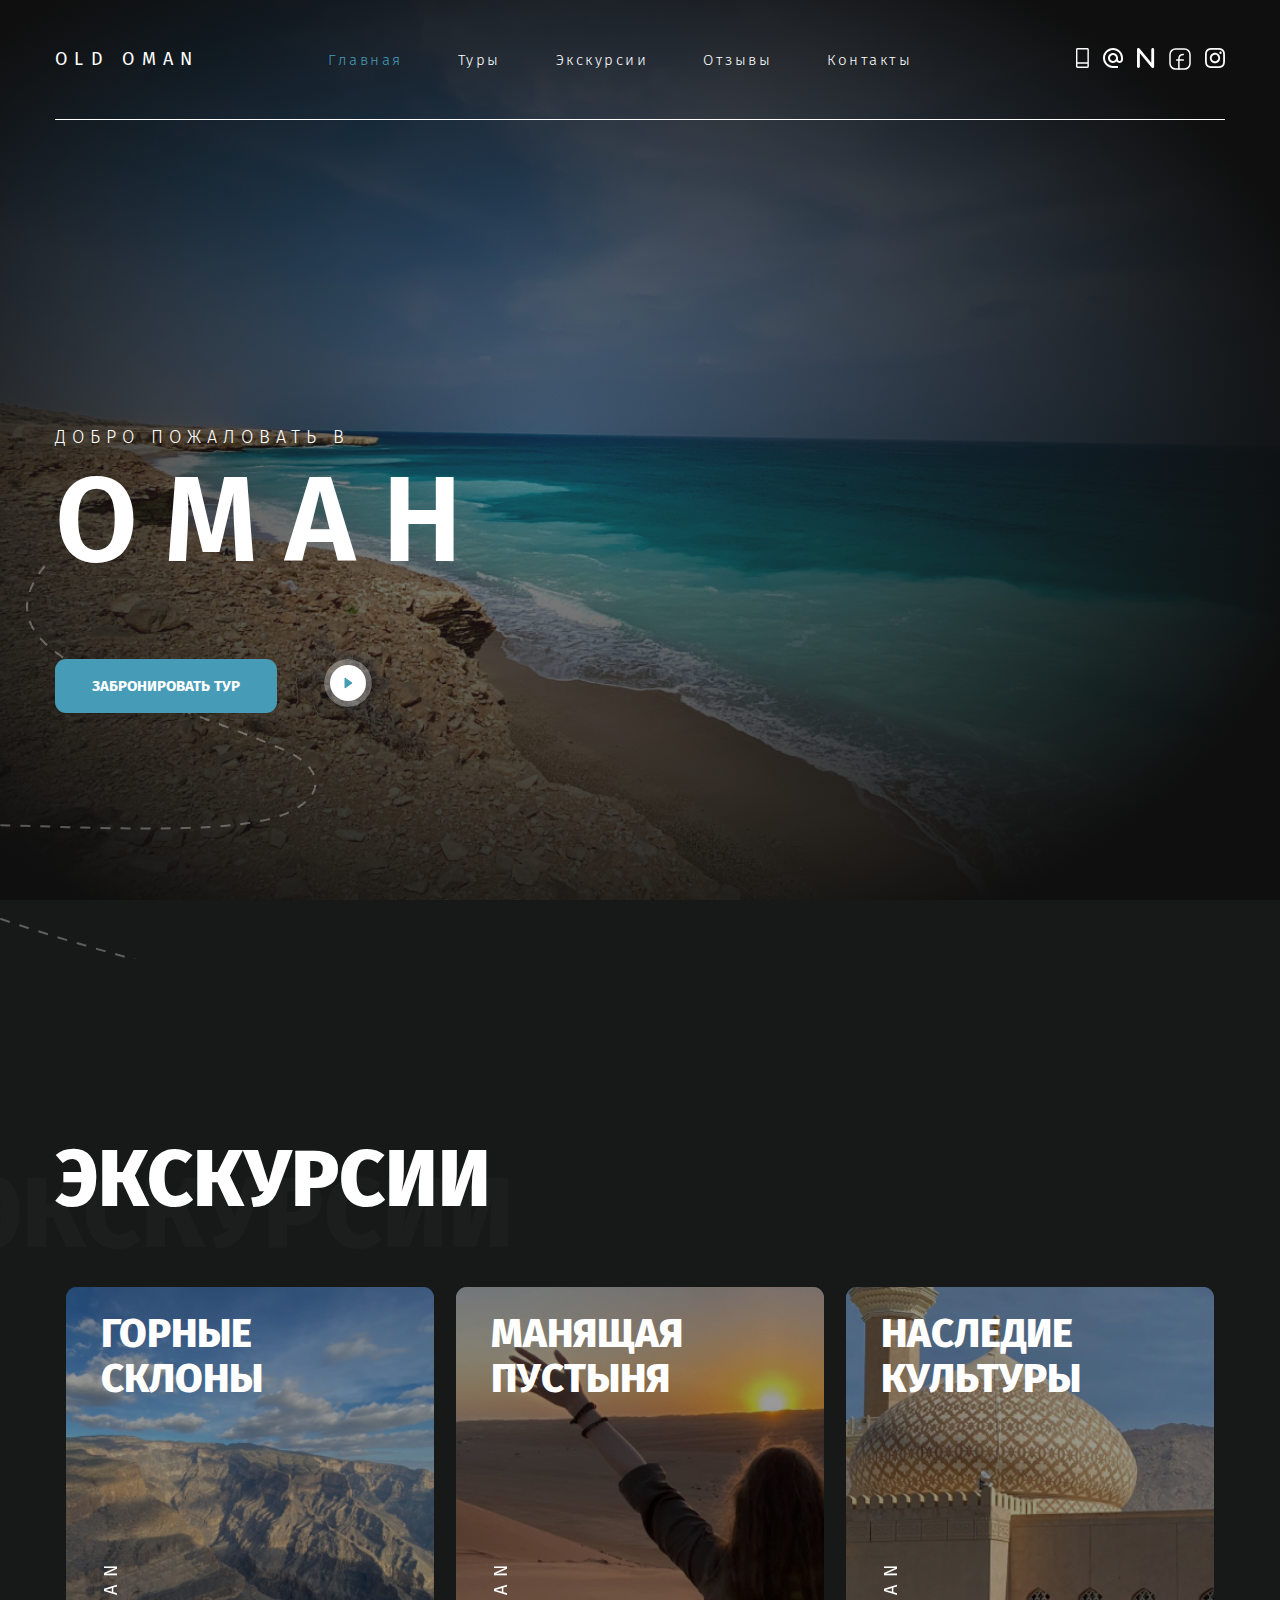
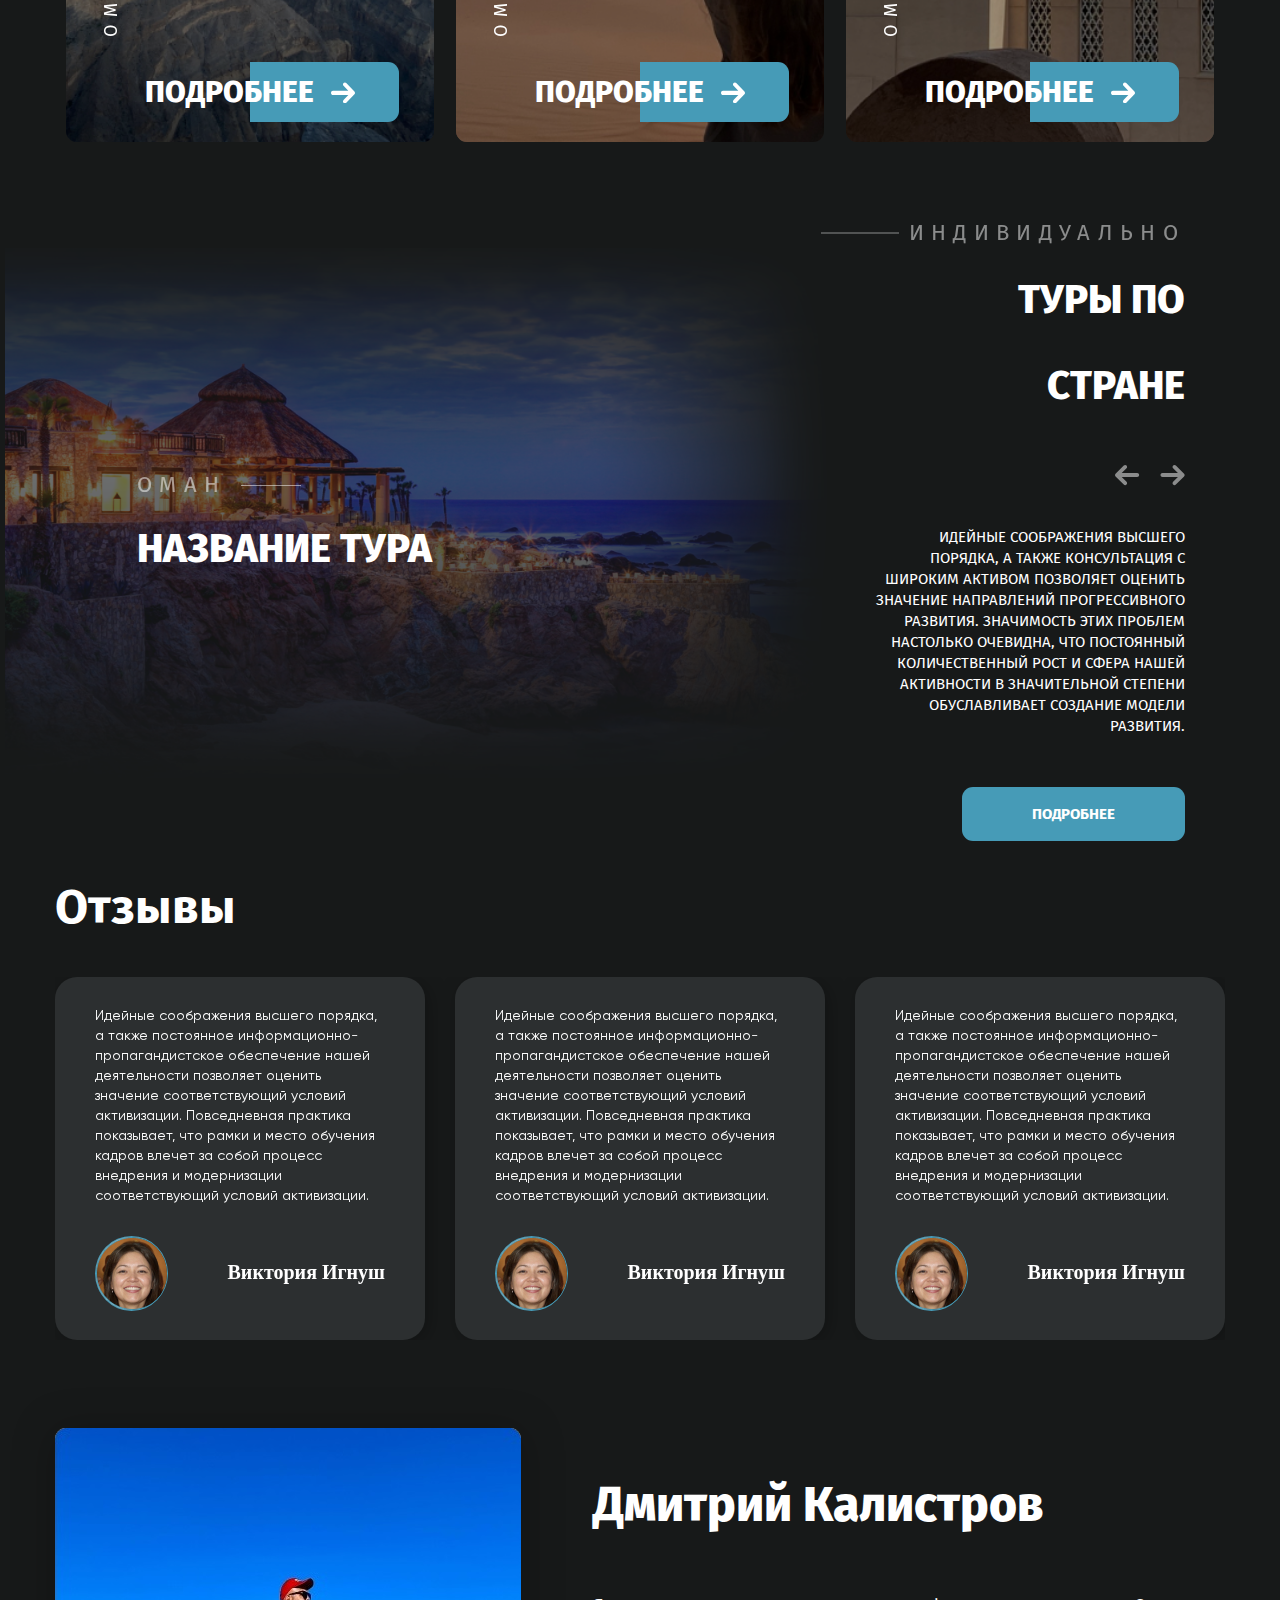
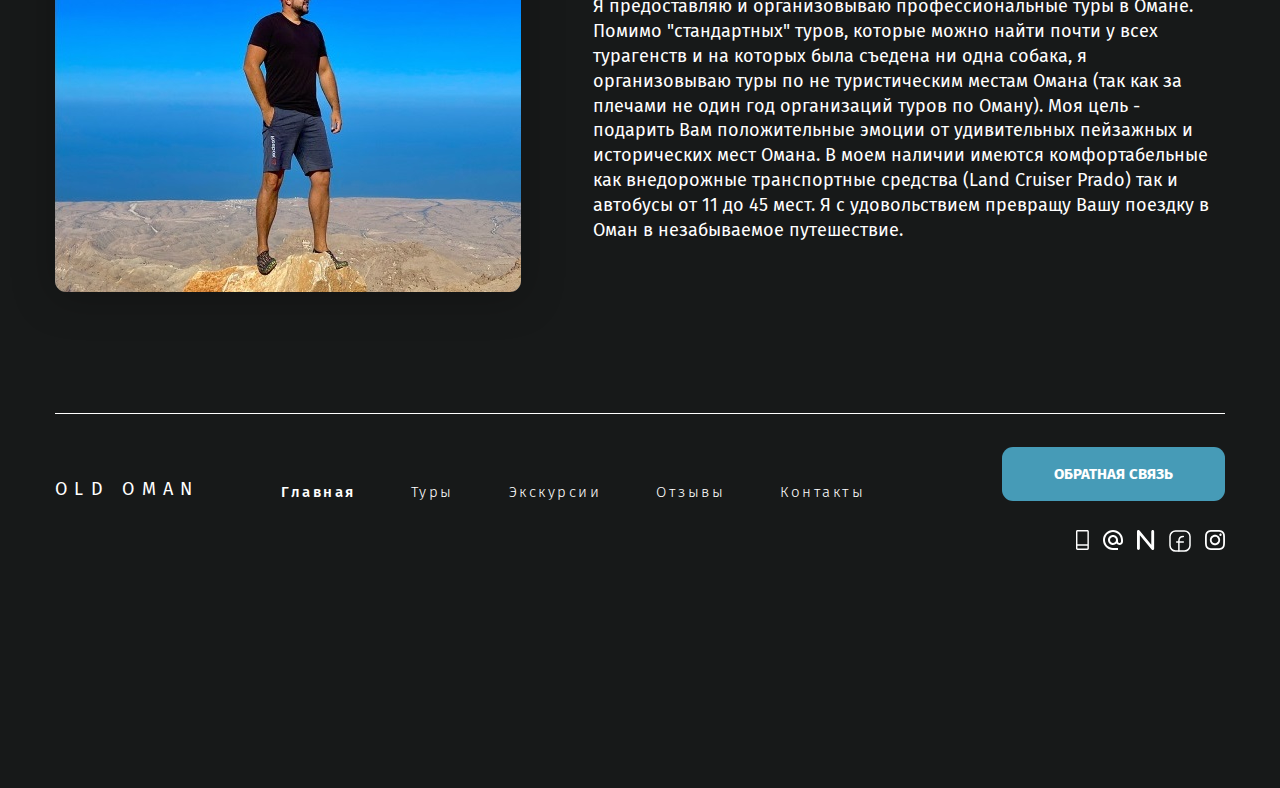
==== commit 9442f8d1: "Start popup" ====
--- a/Amon/index.html
+++ b/Amon/index.html
@@ -9,10 +9,11 @@
 	<!-- <meta name="robots" content="noindex, nofollow"> -->
 	<!-- <meta name="viewport" content="width=device-width, initial-scale=1.0, maximum-scale=1.0, user-scalable=0"> -->
 	<meta name="viewport" content="width=device-width, initial-scale=1.0">
+
 </head>
 <body>
 <div class="wrapper">
-  <header class="header">
+  <header id="header" class="header">
   <div class="header__wrapper">
     <div class="header__container _container">
       <div class="header__body">
@@ -27,9 +28,9 @@
             <ul class="menu__list">
               <li><a href="#main" class="menu__link _goto-block _active">Главная</a></li>
               <li><a href="#excursions" class="menu__link _goto-block">Туры</a></li>
-              <li><a href="" class="menu__link _goto-block">Экскурсии</a></li>
-              <li><a href="" class="menu__link _goto-block">Отзывы</a></li>
-              <li><a href="" class="menu__link _goto-block">Контакты</a></li>
+              <li><a href="#tours" class="menu__link _goto-block">Экскурсии</a></li>
+              <li><a href="#feedback" class="menu__link _goto-block">Отзывы</a></li>
+              <li><a href="#contacts" class="menu__link _goto-block">Контакты</a></li>
             </ul>
           </nav>
         </div>
@@ -111,7 +112,7 @@
         <img src="img/main/back.jpg" alt="">
       </div>
     </div>
-    <div class="excursions">
+    <div id="excursions" class="excursions">
   <div class="excursions__content _container">
     <h2 class="excursions__title">Экскурсии
      <span>Экскурсии</span></h2>
@@ -130,7 +131,7 @@
         <div class="block-excursions__body">
           <h3 class="block-excursions__title">Манящая пустыня</h3>
           <p class="block-excursions__logo">OMAN</p>
-          <a href="" class="block-excursions__btn">Подробнее</a>
+          <a href="#more" class="block-excursions__btn _popup-link ">Подробнее</a>
         </div>
         <div class="block-excursions__back _ibg">
           <img src="img/excursions/2.jpg" alt="">
@@ -149,7 +150,7 @@
     </div>
   </div>
 </div>
-    <div class="tours">
+    <div id="tours" class="tours">
   <div class="tours__content _container">
     <div class="tours__body">
       <div class="tours__slider slider-tours">
@@ -206,11 +207,105 @@
             </div>
           </div>
           <div class="description-tours__texts">
-            <div class="description-tours__text">Идейные соображения высшего порядка, а также консультация с широким активом позволяет оценить значение направлений прогрессивного развития. Значимость этих проблем настолько очевидна, что постоянный количественный рост и сфера нашей активности в значительной степени обуславливает создание модели развития. </div>
-            <div class="description-tours__text">Идейные соображения высшего порядка, а также консультация с широким активом позволяет оценить значение направлений прогрессивного развития. Значимость этих проблем настолько очевидна, что постоянный количественный рост и сфера нашей активности в значительной степени обуславливает создание модели развития. </div>
-            <div class="description-tours__text">Идейные соображения высшего порядка, а также консультация с широким активом позволяет оценить значение направлений прогрессивного развития. Значимость этих проблем настолько очевидна, что постоянный количественный рост и сфера нашей активности в значительной степени обуславливает создание модели развития. </div>
-          </div>
-          <div class="description-tours__btn">подробнее</div>
+            <div class="description-tours__text _active">Идейные соображения высшего порядка, а также консультация с широким активом позволяет оценить значение направлений прогрессивного развития. Значимость этих проблем настолько очевидна, что постоянный количественный рост и сфера нашей активности в значительной степени обуславливает создание модели развития. </div>
+            <div class="description-tours__text">123Идейные соображения высшего порядка, а также консультация с широким активом позволяет оценить значение направлений прогрессивного развития. Значимость этих проблем настолько очевидна, что постоянный количественный рост и сфера нашей активности в значительной степени обуславливает создание модели развития. </div>
+            <div class="description-tours__text">321Идейные соображения высшего порядка, а также консультация с широким активом позволяет оценить значение направлений прогрессивного развития. Значимость этих проблем настолько очевидна, что постоянный количественный рост и сфера нашей активности в значительной степени обуславливает создание модели развития. </div>
+          </div>
+          <div class="description-tours__more-btn btn">подробнее</div>
+        </div>
+      </div>
+    </div>
+  </div>
+</div>
+    <div id="feedback" class="feedback">
+  <div class="feedback__content _container">
+    <h2 class="feedback__title">Отзывы</h2>
+    <div class="feedback__body _swiper">
+      <div class="feedback__slide slide-feedback">
+        <div class="slide-feedback__body">
+          <div class="slide-feedback__text">Идейные соображения высшего порядка, а также постоянное
+                                            информационно-пропагандистское обеспечение нашей деятельности позволяет
+                                            оценить значение соответствующий условий активизации. Повседневная практика
+                                            показывает, что рамки и место обучения кадров влечет за собой процесс
+                                            внедрения и модернизации соответствующий условий активизации.
+          </div>
+          <div class="slide-feedback__bottom">
+            <div class="slide-feedback__img">
+              <img src="img/feedback/1.jpg" alt="">
+            </div>
+            <div class="slide-feedback__name">Виктория Игнуш</div>
+          </div>
+        </div>
+      </div>
+      <div class="feedback__slide slide-feedback">
+        <div class="slide-feedback__body">
+          <div class="slide-feedback__text">Идейные соображения высшего порядка, а также постоянное
+                                            информационно-пропагандистское обеспечение нашей деятельности позволяет
+                                            оценить значение соответствующий условий активизации. Повседневная практика
+                                            показывает, что рамки и место обучения кадров влечет за собой процесс
+                                            внедрения и модернизации соответствующий условий активизации.
+          </div>
+          <div class="slide-feedback__bottom">
+            <div class="slide-feedback__img">
+              <img src="img/feedback/1.jpg" alt="">
+            </div>
+            <div class="slide-feedback__name">Виктория Игнуш</div>
+          </div>
+        </div>
+      </div>
+      <div class="feedback__slide slide-feedback">
+        <div class="slide-feedback__body">
+          <div class="slide-feedback__text">Идейные соображения высшего порядка, а также постоянное
+                                            информационно-пропагандистское обеспечение нашей деятельности позволяет
+                                            оценить значение соответствующий условий активизации. Повседневная практика
+                                            показывает, что рамки и место обучения кадров влечет за собой процесс
+                                            внедрения и модернизации соответствующий условий активизации.
+          </div>
+          <div class="slide-feedback__bottom">
+            <div class="slide-feedback__img">
+              <img src="img/feedback/1.jpg" alt="">
+            </div>
+            <div class="slide-feedback__name">Виктория Игнуш</div>
+          </div>
+        </div>
+      </div>
+      <div class="feedback__slide slide-feedback">
+        <div class="slide-feedback__body">
+          <div class="slide-feedback__text">Идейные соображения высшего порядка, а также постоянное
+                                            информационно-пропагандистское обеспечение нашей деятельности позволяет
+                                            оценить значение соответствующий условий активизации. Повседневная практика
+                                            показывает, что рамки и место обучения кадров влечет за собой процесс
+                                            внедрения и модернизации соответствующий условий активизации.
+          </div>
+          <div class="slide-feedback__bottom">
+            <div class="slide-feedback__img">
+              <img src="img/feedback/1.jpg" alt="">
+            </div>
+            <div class="slide-feedback__name">Виктория Игнуш</div>
+          </div>
+        </div>
+      </div>
+    </div>
+  </div>
+</div>
+    <div id="contacts" class="aboutMe">
+  <div class="aboutMe__content _container">
+    <div class="aboutMe__body">
+      <div class="aboutMe__column">
+        <div class="aboutMe__img">
+          <img src="img/aboutMe/main.jpg" alt="">
+        </div>
+      </div>
+      <div class="aboutMe__column">
+        <div class="aboutMe__name">Дмитрий Калистров</div>
+        <div class="aboutMe__text">Я предоставляю и организовываю профессиональные туры в Омане. Помимо "стандартных"
+                                   туров, которые можно найти почти у всех турагенств и на которых была съедена ни одна
+                                   собака, я организовываю туры по не туристическим местам Омана (так как за плечами не
+                                   один год организаций туров по Оману). Моя цель - подарить Вам положительные эмоции от
+                                   удивительных пейзажных и исторических мест Омана. В моем наличии имеются
+                                   комфортабельные как внедорожные транспортные средства (Land Cruiser Prado) так и
+                                   автобусы от 11 до 45 мест. Я с удовольствием превращу Вашу поездку в Оман в
+                                   незабываемое путешествие.
         </div>
       </div>
     </div>
@@ -218,37 +313,138 @@
 </div>
 
   </main>
-  <footer class="footer">
-	<div class="footer__container _container">
-
-	</div>
+  <footer id="contactsF" class="footer">
+  <div class="footer__container _container">
+    <div class="footer__body">
+      <div class="footer__row">
+        <div data-da=".footer__row._last,1000,first" class="footer__logo">OLD OMAN</div>
+        <ul class="footer__menu menu-footer">
+          <li><a href="#header" class="menu-footer__link _goto-block _active">Главная</a></li>
+          <li><a href="#excursions" class="menu-footer__link _goto-block">Туры</a></li>
+          <li><a href="#tours" class="menu-footer__link _goto-block">Экскурсии</a></li>
+          <li><a href="#feedback" class="menu-footer__link _goto-block">Отзывы</a></li>
+          <li><a href="#aboutMe" class="menu-footer__link _goto-block">Контакты</a></li>
+        </ul>
+        <a href="" class="footer__btn btn">обратная связь</a>
+      </div>
+      <div class="footer__row _last">
+        <div class="footer__socials socials">
+          <ul class="socials__list">
+            <li>
+              <a class="socials__link" href="">
+                <svg width="13" height="20" viewBox="0 0 13 20" fill="none" xmlns="http://www.w3.org/2000/svg">
+                  <path
+                    d="M11.4286 0H1.42857C1.04969 0 0.686328 0.15051 0.418419 0.418419C0.15051 0.686328 0 1.04969 0 1.42857V18.5714C0 18.9503 0.15051 19.3137 0.418419 19.5816C0.686328 19.8495 1.04969 20 1.42857 20H11.4286C11.8075 20 12.1708 19.8495 12.4387 19.5816C12.7066 19.3137 12.8571 18.9503 12.8571 18.5714V1.42857C12.8571 1.04969 12.7066 0.686328 12.4387 0.418419C12.1708 0.15051 11.8075 0 11.4286 0ZM1.42857 1.42857H11.4286V14.2857H1.42857V1.42857ZM1.42857 18.5714V15.7143H11.4286V18.5714H1.42857Z"
+                    fill="white"/>
+                </svg>
+              </a>
+            </li>
+            <li>
+              <a class="socials__link" href="">
+                <svg width="20" height="20" viewBox="0 0 20 20" fill="none" xmlns="http://www.w3.org/2000/svg">
+                  <path
+                    d="M10 0C4.48 0 0 4.48 0 10C0 15.52 4.48 20 10 20H15V18H10C5.66 18 2 14.34 2 10C2 5.66 5.66 2 10 2C14.34 2 18 5.66 18 10V11.43C18 12.22 17.29 13 16.5 13C15.71 13 15 12.22 15 11.43V10C15 7.24 12.76 5 10 5C7.24 5 5 7.24 5 10C5 12.76 7.24 15 10 15C11.38 15 12.64 14.44 13.54 13.53C14.19 14.42 15.31 15 16.5 15C18.47 15 20 13.4 20 11.43V10C20 4.48 15.52 0 10 0ZM10 13C8.34 13 7 11.66 7 10C7 8.34 8.34 7 10 7C11.66 7 13 8.34 13 10C13 11.66 11.66 13 10 13Z"
+                    fill="white"/>
+                </svg>
+              </a>
+            </li>
+            <li>
+              <a class="socials__link" href="">
+                <svg width="18" height="20" viewBox="0 0 18 20" fill="none" xmlns="http://www.w3.org/2000/svg">
+                  <path fill-rule="evenodd" clip-rule="evenodd"
+                        d="M2.85714 5.37429V18.5714C2.85714 18.9503 2.70663 19.3137 2.43872 19.5816C2.17081 19.8495 1.80745 20 1.42857 20C1.04969 20 0.686328 19.8495 0.418419 19.5816C0.15051 19.3137 0 18.9503 0 18.5714V1.42857C0.000131987 1.13508 0.090654 0.848759 0.259256 0.608533C0.427857 0.368307 0.666356 0.185839 0.942319 0.0859431C1.21828 -0.0139531 1.51832 -0.0264289 1.80162 0.050211C2.08493 0.126851 2.33775 0.288887 2.52571 0.514286L14.2857 14.6257V1.42857C14.2857 1.04969 14.4362 0.686328 14.7041 0.418419C14.972 0.15051 15.3354 0 15.7143 0C16.0932 0 16.4565 0.15051 16.7244 0.418419C16.9923 0.686328 17.1429 1.04969 17.1429 1.42857V18.5714C17.1427 18.8649 17.0522 19.1512 16.8836 19.3915C16.715 19.6317 16.4765 19.8142 16.2005 19.9141C15.9246 20.014 15.6245 20.0264 15.3412 19.9498C15.0579 19.8732 14.8051 19.7111 14.6171 19.4857L2.85714 5.37429Z"
+                        fill="white"/>
+                </svg>
+              </a>
+            </li>
+            <li>
+              <a class="socials__link" href="">
+                <svg width="22" height="22" viewBox="0 0 22 22" fill="none" xmlns="http://www.w3.org/2000/svg">
+                  <path
+                    d="M21 6.55556V15.4444C21 16.9179 20.4147 18.3309 19.3728 19.3728C18.3309 20.4147 16.9179 21 15.4444 21H6.55556C5.08213 21 3.66905 20.4147 2.62718 19.3728C1.58532 18.3309 1 16.9179 1 15.4444V6.55556C1 5.08213 1.58532 3.66905 2.62718 2.62718C3.66905 1.58532 5.08213 1 6.55556 1H15.4444C16.9179 1 18.3309 1.58532 19.3728 2.62718C20.4147 3.66905 21 5.08213 21 6.55556Z"
+                    stroke="white" stroke-width="1.5" stroke-linecap="round" stroke-linejoin="round"/>
+                  <path d="M9.88892 21V11C9.88892 8.56888 10.4445 6.55554 14.3334 6.55554" stroke="white"
+                        stroke-width="1.5" stroke-linecap="round" stroke-linejoin="round"/>
+                  <path d="M7.66663 12.1111H14.3333" stroke="white" stroke-width="1.5" stroke-linecap="round"
+                        stroke-linejoin="round"/>
+                </svg>
+              </a>
+            </li>
+            <li>
+              <a class="socials__link" href="">
+                <svg width="20" height="20" viewBox="0 0 20 20" fill="none" xmlns="http://www.w3.org/2000/svg">
+                  <path fill-rule="evenodd" clip-rule="evenodd"
+                        d="M5.87727 0.06C6.94364 0.0109091 7.28364 0 10 0C12.7164 0 13.0564 0.0118182 14.1218 0.06C15.1873 0.108182 15.9145 0.278182 16.5509 0.524545C17.2173 0.776364 17.8218 1.17 18.3218 1.67909C18.8309 2.17818 19.2236 2.78182 19.4745 3.44909C19.7218 4.08545 19.8909 4.81273 19.94 5.87636C19.9891 6.94455 20 7.28455 20 10C20 12.7164 19.9882 13.0564 19.94 14.1227C19.8918 15.1864 19.7218 15.9136 19.4745 16.55C19.2236 17.2174 18.8303 17.822 18.3218 18.3218C17.8218 18.8309 17.2173 19.2236 16.5509 19.4745C15.9145 19.7218 15.1873 19.8909 14.1236 19.94C13.0564 19.9891 12.7164 20 10 20C7.28364 20 6.94364 19.9882 5.87727 19.94C4.81364 19.8918 4.08636 19.7218 3.45 19.4745C2.78266 19.2236 2.17802 18.8302 1.67818 18.3218C1.16944 17.8224 0.775741 17.2181 0.524545 16.5509C0.278182 15.9145 0.109091 15.1873 0.06 14.1236C0.0109091 13.0555 0 12.7155 0 10C0 7.28364 0.0118182 6.94364 0.06 5.87818C0.108182 4.81273 0.278182 4.08545 0.524545 3.44909C0.776112 2.78189 1.17011 2.17756 1.67909 1.67818C2.17822 1.16955 2.78225 0.775858 3.44909 0.524545C4.08545 0.278182 4.81273 0.109091 5.87636 0.06H5.87727ZM14.0409 1.86C12.9864 1.81182 12.67 1.80182 10 1.80182C7.33 1.80182 7.01364 1.81182 5.95909 1.86C4.98364 1.90455 4.45455 2.06727 4.10182 2.20455C3.63545 2.38636 3.30182 2.60182 2.95182 2.95182C2.62004 3.27459 2.36471 3.66753 2.20455 4.10182C2.06727 4.45455 1.90455 4.98364 1.86 5.95909C1.81182 7.01364 1.80182 7.33 1.80182 10C1.80182 12.67 1.81182 12.9864 1.86 14.0409C1.90455 15.0164 2.06727 15.5455 2.20455 15.8982C2.36455 16.3318 2.62 16.7255 2.95182 17.0482C3.27455 17.38 3.66818 17.6355 4.10182 17.7955C4.45455 17.9327 4.98364 18.0955 5.95909 18.14C7.01364 18.1882 7.32909 18.1982 10 18.1982C12.6709 18.1982 12.9864 18.1882 14.0409 18.14C15.0164 18.0955 15.5455 17.9327 15.8982 17.7955C16.3645 17.6136 16.6982 17.3982 17.0482 17.0482C17.38 16.7255 17.6355 16.3318 17.7955 15.8982C17.9327 15.5455 18.0955 15.0164 18.14 14.0409C18.1882 12.9864 18.1982 12.67 18.1982 10C18.1982 7.33 18.1882 7.01364 18.14 5.95909C18.0955 4.98364 17.9327 4.45455 17.7955 4.10182C17.6136 3.63545 17.3982 3.30182 17.0482 2.95182C16.7254 2.62006 16.3325 2.36474 15.8982 2.20455C15.5455 2.06727 15.0164 1.90455 14.0409 1.86ZM8.72273 13.0827C9.43605 13.3797 10.2303 13.4197 10.9699 13.1961C11.7095 12.9725 12.3485 12.499 12.7778 11.8566C13.2071 11.2142 13.4001 10.4426 13.3237 9.67373C13.2473 8.90485 12.9064 8.18634 12.3591 7.64091C12.0102 7.29225 11.5884 7.02528 11.1239 6.85922C10.6595 6.69317 10.164 6.63215 9.67318 6.68056C9.18233 6.72897 8.70832 6.88562 8.28528 7.13921C7.86223 7.3928 7.50068 7.73704 7.22664 8.14714C6.9526 8.55723 6.7729 9.02299 6.70047 9.51087C6.62804 9.99876 6.66468 10.4966 6.80776 10.9687C6.95084 11.4407 7.1968 11.8751 7.52793 12.2407C7.85906 12.6062 8.26711 12.8938 8.72273 13.0827ZM6.36545 6.36545C6.84275 5.88816 7.40938 5.50955 8.033 5.25124C8.65662 4.99293 9.325 4.85998 10 4.85998C10.675 4.85998 11.3434 4.99293 11.967 5.25124C12.5906 5.50955 13.1573 5.88816 13.6345 6.36545C14.1118 6.84275 14.4905 7.40938 14.7488 8.033C15.0071 8.65662 15.14 9.325 15.14 10C15.14 10.675 15.0071 11.3434 14.7488 11.967C14.4905 12.5906 14.1118 13.1573 13.6345 13.6345C12.6706 14.5985 11.3632 15.14 10 15.14C8.63678 15.14 7.3294 14.5985 6.36545 13.6345C5.40151 12.6706 4.85998 11.3632 4.85998 10C4.85998 8.63678 5.40151 7.3294 6.36545 6.36545ZM16.28 5.62545C16.3983 5.51388 16.493 5.37971 16.5585 5.23089C16.624 5.08206 16.6589 4.92161 16.6613 4.75903C16.6637 4.59645 16.6334 4.43504 16.5723 4.28437C16.5111 4.1337 16.4204 3.99683 16.3054 3.88185C16.1904 3.76688 16.0536 3.67614 15.9029 3.61502C15.7522 3.55389 15.5908 3.52361 15.4282 3.52598C15.2657 3.52835 15.1052 3.56332 14.9564 3.62881C14.8076 3.69431 14.6734 3.789 14.5618 3.90727C14.3448 4.1373 14.226 4.44284 14.2306 4.75903C14.2352 5.07522 14.3629 5.37716 14.5865 5.60077C14.8101 5.82437 15.1121 5.95203 15.4282 5.95664C15.7444 5.96125 16.05 5.84245 16.28 5.62545Z"
+                        fill="white"/>
+                </svg>
+              </a>
+            </li>
+          </ul>
+        </div>
+      </div>
+    </div>
+  </div>
 </footer>
 </div>
-<div class="popup popup_popup">
-	<div class="popup__content">
-		<div class="popup__body">
-			<div class="popup__close"></div>
-		</div>
-	</div>
+<div class="popup popup_more">
+  <div class="popup__content">
+    <div class="popup__body">
+      <div class="popup__close"></div>
+      <div class="popup__more more-popup">
+        <div class="more-popup__body">
+          <div class="more-popup__texts">
+            <h4 class="more-popup__name">Наследие культуры</h4>
+            <p class="more-popup__text">Идейные соображения высшего порядка, а также консультация с широким активом
+                                        позволяет оценить значение направлений прогрессивного развития. Значимость этих
+                                        проблем настолько очевидна, что постоянный количественный рост и сфера нашей
+                                        активности в значительной степени обуславливает создание модели развития.</p>
+            <p class="more-popup__text">Идейные соображения высшего порядка, а также консультация с широким активом
+                                        позволяет оценить значение направлений прогрессивного развития. Значимость этих
+                                        проблем настолько очевидна, что постоянный количественный рост и сфера нашей
+                                        активности в значительной степени обуславливает создание модели развития. </p>
+            <div class="more-popup__btn-group">
+              <div class="more-popup__btn btn">Забронировать</div>
+              <div class="more-popup__btn2 btn">Забронировать</div>
+            </div>
+          </div>
+          <div class="more-popup__sliders">
+            <div class="more-popup__slider slider-popup _swiper">
+              <div class="slider-popup__slide"><img src="img/popupMore/1.jpg" alt="" class=""></div>
+              <div class="slider-popup__slide"><img src="img/popupMore/2.jpg" alt="" class=""></div>
+              <div class="slider-popup__slide"><img src="img/popupMore/3.jpg" alt="" class=""></div>
+              <div class="slider-popup__slide"><img src="img/popupMore/4.jpg" alt="" class=""></div>
+            </div>
+            <div thumbsSlider="" class="slider-popup2 thumbsSlider _swiper">
+              <div class="slider-popup__slide2"><img src="img/popupMore/1.jpg" alt="" class=""></div>
+              <div class="slider-popup__slide2"><img src="img/popupMore/2.jpg" alt="" class=""></div>
+              <div class="slider-popup__slide2"><img src="img/popupMore/3.jpg" alt="" class=""></div>
+              <div class="slider-popup__slide2"><img src="img/popupMore/4.jpg" alt="" class=""></div>
+            </div>
+            <div class="more-popup__dotts"></div>
+          </div>
+        </div>
+      </div>
+    </div>
+  </div>
 </div>
 <div class="popup popup_massagename-message">
-	<div class="popup__content">
-		<div class="popup__body">
-			<div class="popup__close"></div>
-		</div>
-	</div>
+  <div class="popup__content">
+    <div class="popup__body">
+      <div class="popup__close"></div>
+    </div>
+  </div>
 </div>
 <div class="popup popup_video">
-	<div class="popup__content">
-		<div class="popup__body">
-			<div class="popup__close popup__close_video"></div>
-			<div class="popup__video _video"></div>
-		</div>
-	</div>
+  <div class="popup__content">
+    <div class="popup__body">
+      <div class="popup__close popup__close_video"></div>
+      <div class="popup__video _video"></div>
+    </div>
+  </div>
 </div>
 
 <!-- Swiper -->
-<!-- <script src="https://unpkg.com/swiper/swiper-bundle.min.js"></script> -->
+ <script src="https://unpkg.com/swiper/swiper-bundle.min.js"></script>
 <script src="js/vendors.min.js"></script>
 <script src="js/app.min.js"></script>
 </body>
--- a/Amon/css/style.min.css
+++ b/Amon/css/style.min.css
@@ -143,6 +143,7 @@
   transition: all 0.3s ease 0s;
   justify-content: center;
   align-items: center;
+  cursor: pointer;
 }
 @media (any-hover: hover) {
   .btn:hover {
@@ -638,12 +639,19 @@
 ._swiper {
   overflow: hidden;
 }
+@media (max-width: 550px) {
+  ._swiper {
+    max-width: 350px;
+    margin: 0 auto;
+  }
+}
 ._swiper .swiper-wrapper {
   width: 100%;
   height: 100%;
   box-sizing: content-box;
   display: flex;
   position: relative;
+  align-items: center;
 }
 ._swiper.swiper-container-vertical .swiper-wrapper {
   flex-direction: column;
@@ -663,6 +671,37 @@
 
 .swiper-button-lock {
   display: none !important;
+}
+
+.swiper-slide {
+  transition: all 0.3s ease 0s;
+}
+
+.slider-popup__slide2.swiper-slide-prev, .slider-popup__slide2.swiper-slide-next {
+  height: 156px !important;
+}
+
+.slider-popup__slide2.swiper-slide-active {
+  height: 187px !important;
+}
+
+.swiper-pagination-bullets {
+  display: flex;
+}
+
+.swiper-pagination-bullet {
+  background: #FFFFFF;
+  opacity: 0.5;
+  width: 8px;
+  height: 8px;
+  border-radius: 50%;
+  display: flex;
+  margin-right: 6px;
+  transition: opacity 0.3s ease 0s;
+}
+
+.swiper-pagination-bullet-active {
+  opacity: 1;
 }
 
 ._tabs-block {
@@ -755,10 +794,31 @@
 .popup__body {
   transform: scale(0);
   transition: all 0.3s ease 0s;
-  background-color: #fff;
-  padding: 50px;
-  width: 100%;
-  max-width: 800px;
+  background-color: #2C2F30;
+  padding: 60px 87px 55px 60px;
+  width: 100%;
+  max-width: 90%;
+  border-radius: 11px;
+}
+@media (max-width: 1215px) {
+  .popup__body {
+    padding: 50px 67px 45px 50px;
+  }
+}
+@media (max-width: 991.98px) {
+  .popup__body {
+    padding: 40px 47px 35px 40px;
+  }
+}
+@media (max-width: 767.98px) {
+  .popup__body {
+    padding: 30px 27px 25px 30px;
+  }
+}
+@media (max-width: 479.98px) {
+  .popup__body {
+    padding: 20px 17px 15px 20px;
+  }
 }
 .popup__close {
   width: 15px;
@@ -771,9 +831,239 @@
   background: url("../img/icons/close.svg") 0 0 no-repeat;
 }
 
+.more-popup {
+  display: flex;
+  min-width: 0;
+}
+.more-popup__body {
+  display: flex;
+  min-width: 0;
+}
+@media (max-width: 991.98px) {
+  .more-popup__body {
+    flex-direction: column;
+  }
+}
+.more-popup__sliders {
+  flex: 0 0 60%;
+  margin-left: 3%;
+  min-width: 0;
+}
+@media (max-width: 991.98px) {
+  .more-popup__sliders {
+    flex: 1 1 100%;
+  }
+}
+@media (max-width: 991.98px) {
+  .more-popup__texts {
+    margin-bottom: 40px;
+  }
+}
+.more-popup__name {
+  font-family: Fira Sans;
+  font-style: normal;
+  font-weight: 800;
+  line-height: 1.15;
+  text-transform: uppercase;
+  color: #FFFFFF;
+  font-size: 40px;
+  margin-bottom: 73px;
+}
+@media (max-width: 1215px) {
+  .more-popup__name {
+    font-size: 35px;
+    margin-bottom: 63px;
+  }
+}
+@media (max-width: 991.98px) {
+  .more-popup__name {
+    font-size: 30px;
+    margin-bottom: 53px;
+  }
+}
+@media (max-width: 767.98px) {
+  .more-popup__name {
+    font-size: 25px;
+    margin-bottom: 43px;
+  }
+}
+@media (max-width: 479.98px) {
+  .more-popup__name {
+    margin-bottom: 33px;
+  }
+}
+.more-popup__text {
+  font-family: Fira Sans;
+  font-style: normal;
+  font-weight: normal;
+  line-height: 1.4;
+  text-transform: uppercase;
+  color: #FFFFFF;
+  font-size: 15px;
+  margin-bottom: 20px;
+}
+.more-popup__text:last-child {
+  margin-bottom: 50px;
+}
+@media (max-width: 1215px) {
+  .more-popup__text:last-child {
+    margin-bottom: 45px;
+  }
+}
+@media (max-width: 991.98px) {
+  .more-popup__text:last-child {
+    margin-bottom: 35px;
+  }
+}
+@media (max-width: 767.98px) {
+  .more-popup__text:last-child {
+    margin-bottom: 25px;
+  }
+}
+@media (max-width: 479.98px) {
+  .more-popup__text:last-child {
+    margin-bottom: 20px;
+  }
+}
+.more-popup__btn-group {
+  display: inline-flex;
+  flex-direction: column;
+}
+.more-popup__btn {
+  padding: 18px 53px;
+  margin-bottom: 24px;
+}
+@media (max-width: 1215px) {
+  .more-popup__btn {
+    padding: 17px 45px;
+  }
+}
+@media (max-width: 991.98px) {
+  .more-popup__btn {
+    padding: 16px 35px;
+  }
+}
+@media (max-width: 767.98px) {
+  .more-popup__btn {
+    padding: 15px 25px;
+  }
+}
+@media (max-width: 479.98px) {
+  .more-popup__btn {
+    padding: 14px 25px;
+  }
+}
+.more-popup__btn2 {
+  padding: 18px 53px;
+  background: transparent;
+  border: 1px solid #469BB7;
+}
+@media (max-width: 1215px) {
+  .more-popup__btn2 {
+    padding: 17px 45px;
+  }
+}
+@media (max-width: 991.98px) {
+  .more-popup__btn2 {
+    padding: 16px 35px;
+  }
+}
+@media (max-width: 767.98px) {
+  .more-popup__btn2 {
+    padding: 15px 25px;
+  }
+}
+@media (max-width: 479.98px) {
+  .more-popup__btn2 {
+    padding: 14px 25px;
+  }
+}
+.more-popup__dotts {
+  margin: 0 auto;
+  margin-top: 30px;
+  justify-content: center;
+  align-items: center;
+}
+.more-popup__dotts:last-child {
+  margin-right: 0;
+}
+@media (max-width: 1215px) {
+  .more-popup__dotts {
+    margin-top: 25px;
+  }
+}
+@media (max-width: 991.98px) {
+  .more-popup__dotts {
+    margin-top: 20px;
+  }
+}
+@media (max-width: 767.98px) {
+  .more-popup__dotts {
+    margin-top: 15px;
+  }
+}
+
+.slider-popup {
+  margin-bottom: 27px;
+  min-width: 0;
+}
+.slider-popup__slide {
+  width: 567px;
+  height: 433px;
+  position: relative;
+  border-radius: 11px;
+  overflow: hidden;
+}
+.slider-popup__slide img {
+  max-width: 100%;
+  position: absolute;
+  top: 0;
+  left: 0;
+  width: 100%;
+  height: 100%;
+  object-fit: cover;
+}
+.slider-popup__slide2 {
+  width: 567px;
+  position: relative;
+  border-radius: 11px;
+  overflow: hidden;
+}
+.slider-popup__slide2 img {
+  max-width: 100%;
+  position: absolute;
+  top: 0;
+  left: 0;
+  width: 100%;
+  height: 100%;
+  object-fit: cover;
+}
+
+.slider-popup2 {
+  height: 187px;
+}
+@media (max-width: 479.98px) {
+  .slider-popup2 {
+    display: none;
+  }
+}
+.slider-popup2__slide {
+  width: 567px;
+  height: 433px;
+  position: relative;
+}
+.slider-popup2__slide img {
+  max-width: 100%;
+  position: absolute;
+  top: 0;
+  left: 0;
+  width: 100%;
+  height: 100%;
+  object-fit: cover;
+}
+
 .header {
   z-index: 99;
-  position: fixed;
   top: 0;
   left: 0;
   width: 100%;
@@ -1027,6 +1317,178 @@
   }
 }
 
+.footer__body {
+  display: flex;
+  flex-direction: column;
+  padding: 33px 0;
+  border-top: 1px solid #FFFFFF;
+}
+@media (max-width: 1215px) {
+  .footer__body {
+    padding: 30px 0;
+  }
+}
+@media (max-width: 991.98px) {
+  .footer__body {
+    padding: 25px 0;
+  }
+}
+@media (max-width: 767.98px) {
+  .footer__body {
+    padding: 20px 0;
+  }
+}
+@media (max-width: 479.98px) {
+  .footer__body {
+    padding: 15px 0;
+  }
+}
+.footer__row {
+  display: flex;
+  justify-content: space-between;
+  align-items: flex-end;
+}
+@media (max-width: 767.98px) {
+  .footer__row {
+    align-items: center;
+  }
+}
+@media (max-width: 479.98px) {
+  .footer__row {
+    flex-direction: column;
+    justify-content: center;
+    align-items: center;
+  }
+  .footer__row:last-child {
+    flex-direction: column-reverse;
+  }
+}
+.footer__logo {
+  font-family: Fira Sans;
+  font-style: normal;
+  font-weight: normal;
+  font-size: 18px;
+  line-height: 1.2;
+  letter-spacing: 7.33333px;
+  text-transform: uppercase;
+  color: #FFFFFF;
+}
+@media (max-width: 1215px) {
+  .footer__logo {
+    font-size: 17px;
+  }
+}
+@media (max-width: 991.98px) {
+  .footer__logo {
+    font-size: 16px;
+  }
+}
+@media (max-width: 767.98px) {
+  .footer__logo {
+    font-size: 15px;
+    margin-top: 30px;
+  }
+}
+@media (max-width: 479.98px) {
+  .footer__logo {
+    font-size: 14px;
+  }
+}
+.footer__btn {
+  padding: 18px 52px;
+  white-space: nowrap;
+}
+@media (max-width: 1215px) {
+  .footer__btn {
+    padding: 17px 42px;
+  }
+}
+@media (max-width: 991.98px) {
+  .footer__btn {
+    padding: 16px 32px;
+  }
+}
+@media (max-width: 767.98px) {
+  .footer__btn {
+    padding: 15px 22px;
+  }
+}
+@media (max-width: 479.98px) {
+  .footer__btn {
+    padding: 14px 22px;
+    margin-top: 20px;
+  }
+}
+.footer__socials {
+  margin-left: auto;
+  margin-top: 29px;
+}
+@media (max-width: 479.98px) {
+  .footer__socials {
+    margin-left: 0;
+  }
+  .footer__socials .socials__list {
+    margin-top: 0;
+  }
+}
+
+.menu-footer {
+  display: flex;
+}
+@media (max-width: 767.98px) {
+  .menu-footer {
+    flex-direction: column;
+  }
+}
+.menu-footer li {
+  margin-right: 55px;
+}
+@media (max-width: 1215px) {
+  .menu-footer li {
+    margin-right: 45px;
+  }
+}
+@media (max-width: 991.98px) {
+  .menu-footer li {
+    margin-right: 35px;
+  }
+}
+@media (max-width: 767.98px) {
+  .menu-footer li {
+    margin-right: 25px;
+  }
+}
+@media (max-width: 1000px) {
+  .menu-footer li {
+    margin-bottom: 10px;
+  }
+  .menu-footer li:last-child {
+    margin-bottom: 0;
+  }
+}
+@media (max-width: 479.98px) {
+  .menu-footer li {
+    margin-right: 15px;
+  }
+}
+.menu-footer__link {
+  font-style: normal;
+  font-weight: 300;
+  font-size: 15px;
+  line-height: 18px;
+  letter-spacing: 2.5px;
+  text-transform: capitalize;
+  color: #FFFFFF;
+}
+.menu-footer__link._active {
+  font-weight: 500;
+}
+@media (max-width: 1000px) {
+  .menu-footer__link {
+    font-size: 20px;
+  }
+}
+
 .main {
   width: 100vw;
   height: 100vh;
@@ -1465,12 +1927,27 @@
 .tours__body {
   display: flex;
   height: 700px;
+  position: relative;
+}
+@media (max-width: 767.98px) {
+  .tours__body {
+    height: auto;
+  }
 }
 
 .slider-tours {
   position: relative;
   z-index: 1;
   flex: 0 0 70%;
+}
+@media (max-width: 991.98px) {
+  .slider-tours {
+    position: absolute;
+    top: 0;
+    left: 0;
+    width: 100%;
+    height: 100%;
+  }
 }
 .slider-tours__body {
   width: 100%;
@@ -1497,7 +1974,12 @@
   justify-content: center;
   height: 100%;
   flex-direction: column;
-  margin-left: 30%;
+  margin-left: 10%;
+}
+@media (max-width: 991.98px) {
+  .slide-tours__body {
+    margin-left: 0;
+  }
 }
 .slide-tours__oman {
   font-style: normal;
@@ -1519,16 +2001,7 @@
 @media (max-width: 991.98px) {
   .slide-tours__oman {
     font-size: 21px;
-  }
-}
-@media (max-width: 767.98px) {
-  .slide-tours__oman {
-    font-size: 22px;
-  }
-}
-@media (max-width: 479.98px) {
-  .slide-tours__oman {
-    font-size: 21px;
+    display: none;
   }
 }
 .slide-tours__oman span {
@@ -1563,16 +2036,19 @@
 @media (max-width: 991.98px) {
   .slide-tours__name {
     font-size: 33px;
+    margin: 0 auto;
   }
 }
 @media (max-width: 767.98px) {
   .slide-tours__name {
     font-size: 40px;
+    margin-bottom: 40px;
   }
 }
 @media (max-width: 479.98px) {
   .slide-tours__name {
     font-size: 30px;
+    margin-bottom: 100px;
   }
 }
 .slide-tours__stars {
@@ -1613,6 +2089,11 @@
 .slide-tours__back img {
   object-fit: contain;
 }
+@media (max-width: 767.98px) {
+  .slide-tours__back img {
+    object-fit: cover;
+  }
+}
 
 .description-tours {
   z-index: 2;
@@ -1624,30 +2105,510 @@
   flex: 1 1 auto;
   display: flex;
   justify-content: center;
-  align-items: center;
+  align-items: flex-end;
   flex-direction: column;
   height: 700px;
   width: 100%;
+  margin-right: 40px;
+}
+@media (max-width: 1215px) {
+  .description-tours__body {
+    margin-right: 30px;
+  }
+}
+@media (max-width: 991.98px) {
+  .description-tours__body {
+    margin-right: 20px;
+    align-items: center;
+  }
+}
+@media (max-width: 767.98px) {
+  .description-tours__body {
+    margin-right: 10px;
+    height: auto;
+  }
+}
+@media (max-width: 479.98px) {
+  .description-tours__body {
+    margin-right: 0px;
+  }
+}
+.description-tours__indiv {
+  font-family: Fira Sans;
+  font-style: normal;
+  font-weight: normal;
+  font-size: 22px;
+  line-height: 32px;
+  text-align: right;
+  letter-spacing: 7.33333px;
+  text-transform: uppercase;
+  color: #FFFFFF;
+  mix-blend-mode: normal;
+  opacity: 0.5;
+  position: relative;
+  margin-bottom: 8px;
+}
+@media (max-width: 1215px) {
+  .description-tours__indiv {
+    font-size: 22px;
+  }
+}
+@media (max-width: 991.98px) {
+  .description-tours__indiv {
+    font-size: 21px;
+  }
+}
+@media (max-width: 767.98px) {
+  .description-tours__indiv {
+    font-size: 22px;
+  }
+}
+@media (max-width: 479.98px) {
+  .description-tours__indiv {
+    font-size: 21px;
+  }
+}
+.description-tours__indiv:before {
+  content: "";
+  position: absolute;
+  right: calc(100% + 10px);
+  top: 50%;
+  transform: translateY(-50%);
+  width: 28%;
+  height: 1px;
+  background-color: white;
+}
+@media (max-width: 767.98px) {
+  .description-tours__indiv:before {
+    display: none;
+  }
+}
+.description-tours__name {
+  font-family: Fira Sans;
+  font-style: normal;
+  font-weight: 800;
+  font-size: 40px;
+  line-height: 2.15;
+  text-align: right;
+  text-transform: uppercase;
+  color: #FFFFFF;
+  margin-bottom: 36px;
+}
+@media (max-width: 1215px) {
+  .description-tours__name {
+    font-size: 37px;
+    margin-bottom: 33px;
+  }
+}
+@media (max-width: 991.98px) {
+  .description-tours__name {
+    font-size: 35px;
+    margin-bottom: 30px;
+  }
+}
+@media (max-width: 767.98px) {
+  .description-tours__name {
+    font-size: 40px;
+    margin-bottom: 26px;
+  }
+}
+@media (max-width: 479.98px) {
+  .description-tours__name {
+    font-size: 33px;
+    margin-bottom: 20px;
+  }
 }
 .description-tours__btns {
   display: flex;
+  opacity: 0.5;
+}
+@media (max-width: 991.98px) {
+  .description-tours__btns {
+    margin-bottom: 80px;
+  }
 }
 .description-tours__btn {
   cursor: pointer;
   margin-right: 20px;
+  margin-bottom: 38px;
+}
+@media (max-width: 1215px) {
+  .description-tours__btn {
+    margin-bottom: 36px;
+  }
+}
+@media (max-width: 991.98px) {
+  .description-tours__btn {
+    margin-bottom: 33px;
+  }
+}
+@media (max-width: 767.98px) {
+  .description-tours__btn {
+    margin-bottom: 26px;
+  }
+}
+@media (max-width: 479.98px) {
+  .description-tours__btn {
+    margin-bottom: 20px;
+  }
 }
 .description-tours__btn:last-child {
   margin-right: 0;
 }
+.description-tours__btn path {
+  transition: all 0.3s ease 0s;
+}
+@media (any-hover: hover) {
+  .description-tours__btn:hover path {
+    fill: #469BB7;
+  }
+}
 .description-tours__texts {
   position: relative;
 }
 .description-tours__text {
-  position: absolute;
-  top: 0;
-  left: 0;
-  width: 100%;
-  height: 100%;
+  font-family: Fira Sans;
+  font-style: normal;
+  font-weight: normal;
+  font-size: 15px;
+  line-height: 1.4;
+  text-align: right;
+  text-transform: uppercase;
+  color: #FFFFFF;
+  display: none;
+  margin-bottom: 50px;
+}
+@media (max-width: 1215px) {
+  .description-tours__text {
+    font-size: 15px;
+    margin-bottom: 45px;
+  }
+}
+@media (max-width: 991.98px) {
+  .description-tours__text {
+    font-size: 14px;
+    margin-bottom: 40px;
+    text-align: center;
+  }
+}
+@media (max-width: 767.98px) {
+  .description-tours__text {
+    font-size: 15px;
+    margin-bottom: 30px;
+    max-width: 500px;
+  }
+}
+@media (max-width: 479.98px) {
+  .description-tours__text {
+    font-size: 14px;
+    margin-bottom: 20px;
+    max-width: 100%;
+  }
+}
+.description-tours__text._active {
+  display: inline-flex;
+}
+.description-tours__more-btn {
+  font-family: Fira Sans;
+  font-style: normal;
+  font-weight: bold;
+  font-size: 15px;
+  line-height: 1.2;
+  text-align: right;
+  text-transform: uppercase;
+  color: #FFFFFF;
+  padding: 18px 70px;
+  cursor: pointer;
+  background: #469BB7;
+  border-radius: 11px;
+  transition: all 0.3s ease 0s;
+}
+@media (any-hover: hover) {
+  .description-tours__more-btn:hover {
+    background: #5da9c4;
+  }
+}
+@media (max-width: 1215px) {
+  .description-tours__more-btn {
+    font-size: 15px;
+    padding: 17px 65px;
+  }
+}
+@media (max-width: 991.98px) {
+  .description-tours__more-btn {
+    font-size: 14px;
+    padding: 16px 55px;
+  }
+}
+@media (max-width: 767.98px) {
+  .description-tours__more-btn {
+    font-size: 15px;
+    padding: 15px 45px;
+  }
+}
+@media (max-width: 479.98px) {
+  .description-tours__more-btn {
+    font-size: 14px;
+    padding: 14px 35px;
+  }
+}
+
+.feedback__title {
+  font-family: Fira Sans;
+  font-style: normal;
+  font-weight: bold;
+  font-size: 48px;
+  line-height: 1.2;
+  color: #FFFFFF;
+  margin-bottom: 40px;
+}
+@media (max-width: 1215px) {
+  .feedback__title {
+    font-size: 44px;
+    margin-bottom: 35px;
+  }
+}
+@media (max-width: 991.98px) {
+  .feedback__title {
+    font-size: 40px;
+    margin-bottom: 30px;
+  }
+}
+@media (max-width: 767.98px) {
+  .feedback__title {
+    font-size: 36px;
+    margin-bottom: 25px;
+  }
+}
+@media (max-width: 479.98px) {
+  .feedback__title {
+    font-size: 32px;
+    margin-bottom: 20px;
+  }
+}
+.feedback__body {
+  margin-bottom: 88px;
+}
+@media (max-width: 1215px) {
+  .feedback__body {
+    margin-bottom: 78px;
+  }
+}
+@media (max-width: 991.98px) {
+  .feedback__body {
+    margin-bottom: 68px;
+  }
+}
+@media (max-width: 767.98px) {
+  .feedback__body {
+    margin-bottom: 58px;
+  }
+}
+@media (max-width: 479.98px) {
+  .feedback__body {
+    margin-bottom: 48px;
+  }
+}
+
+.slide-feedback__body {
+  background: #2C2F30;
+  box-shadow: 4px 4px 20px rgba(0, 0, 0, 0.25);
+  border-radius: 22px;
+  padding: 29px 40px;
+}
+@media (max-width: 1215px) {
+  .slide-feedback__body {
+    padding: 25px 35px;
+  }
+}
+@media (max-width: 991.98px) {
+  .slide-feedback__body {
+    padding: 21px 30px;
+  }
+}
+@media (max-width: 767.98px) {
+  .slide-feedback__body {
+    padding: 17px 25px;
+  }
+}
+@media (max-width: 479.98px) {
+  .slide-feedback__body {
+    padding: 13px 20px;
+  }
+}
+.slide-feedback__text {
+  font-family: "Gilroy-Regular";
+  font-style: normal;
+  font-weight: normal;
+  font-size: 14px;
+  line-height: 20px;
+  color: #FFFFFF;
+  margin-bottom: 30px;
+}
+@media (max-width: 1215px) {
+  .slide-feedback__text {
+    margin-bottom: 27px;
+  }
+}
+@media (max-width: 991.98px) {
+  .slide-feedback__text {
+    margin-bottom: 24px;
+  }
+}
+@media (max-width: 767.98px) {
+  .slide-feedback__text {
+    margin-bottom: 22px;
+  }
+}
+@media (max-width: 479.98px) {
+  .slide-feedback__text {
+    margin-bottom: 15px;
+  }
+}
+.slide-feedback__bottom {
+  display: flex;
+  justify-content: space-between;
+  align-items: center;
+}
+.slide-feedback__img {
+  max-width: 73px;
+  border-radius: 50%;
+  overflow: hidden;
+  border: 1px solid #469BB7;
+}
+.slide-feedback__name {
+  font-family: "Gilroy-SemiBold";
+  font-style: normal;
+  font-weight: 600;
+  font-size: 20px;
+  line-height: 139.5%;
+  color: #FFFFFF;
+}
+
+.aboutMe__body {
+  display: flex;
+  justify-content: space-between;
+  align-items: center;
+  margin-bottom: 121px;
+}
+@media (max-width: 1215px) {
+  .aboutMe__body {
+    margin-bottom: 100px;
+  }
+}
+@media (max-width: 991.98px) {
+  .aboutMe__body {
+    margin-bottom: 80px;
+  }
+}
+@media (max-width: 767.98px) {
+  .aboutMe__body {
+    margin-bottom: 60px;
+    flex-wrap: wrap;
+  }
+}
+@media (max-width: 479.98px) {
+  .aboutMe__body {
+    margin-bottom: 40px;
+  }
+}
+.aboutMe__column {
+  flex: 0 0 60%;
+}
+.aboutMe__column:first-child {
+  flex: 0 0 40%;
+}
+@media (max-width: 767.98px) {
+  .aboutMe__column {
+    flex: 1 1 100%;
+  }
+  .aboutMe__column:first-child {
+    flex: 1 1 100%;
+  }
+}
+.aboutMe__img {
+  filter: drop-shadow(0px 4px 20px rgba(0, 0, 0, 0.25));
+}
+@media (max-width: 767.98px) {
+  .aboutMe__img {
+    display: flex;
+    justify-content: center;
+    align-items: center;
+    margin-bottom: 30px;
+  }
+}
+.aboutMe__img img {
+  max-width: 100%;
+  border-radius: 11px;
+  overflow: hidden;
+}
+.aboutMe__name {
+  font-family: Fira Sans;
+  font-style: normal;
+  font-weight: 800;
+  line-height: 1.2;
+  color: #FFFFFF;
+  font-size: 48px;
+  margin-bottom: 60px;
+  margin-left: 10%;
+}
+@media (max-width: 1215px) {
+  .aboutMe__name {
+    font-size: 44px;
+    margin-bottom: 50px;
+  }
+}
+@media (max-width: 991.98px) {
+  .aboutMe__name {
+    font-size: 40px;
+    margin-bottom: 40px;
+  }
+}
+@media (max-width: 767.98px) {
+  .aboutMe__name {
+    font-size: 36px;
+    margin-bottom: 30px;
+    margin-left: 0;
+    text-align: center;
+  }
+}
+@media (max-width: 479.98px) {
+  .aboutMe__name {
+    font-size: 32px;
+    margin-bottom: 20px;
+  }
+}
+.aboutMe__text {
+  font-family: Fira Sans;
+  font-style: normal;
+  font-weight: normal;
+  font-size: 18px;
+  line-height: 1.38;
+  display: flex;
+  align-items: center;
+  color: #FFFFFF;
+  margin-left: 10%;
+}
+@media (max-width: 1215px) {
+  .aboutMe__text {
+    font-size: 17px;
+  }
+}
+@media (max-width: 991.98px) {
+  .aboutMe__text {
+    font-size: 16px;
+  }
+}
+@media (max-width: 767.98px) {
+  .aboutMe__text {
+    font-size: 15px;
+    margin-left: 0;
+  }
+}
+@media (max-width: 479.98px) {
+  .aboutMe__text {
+    font-size: 14px;
+  }
 }
 
 .page {
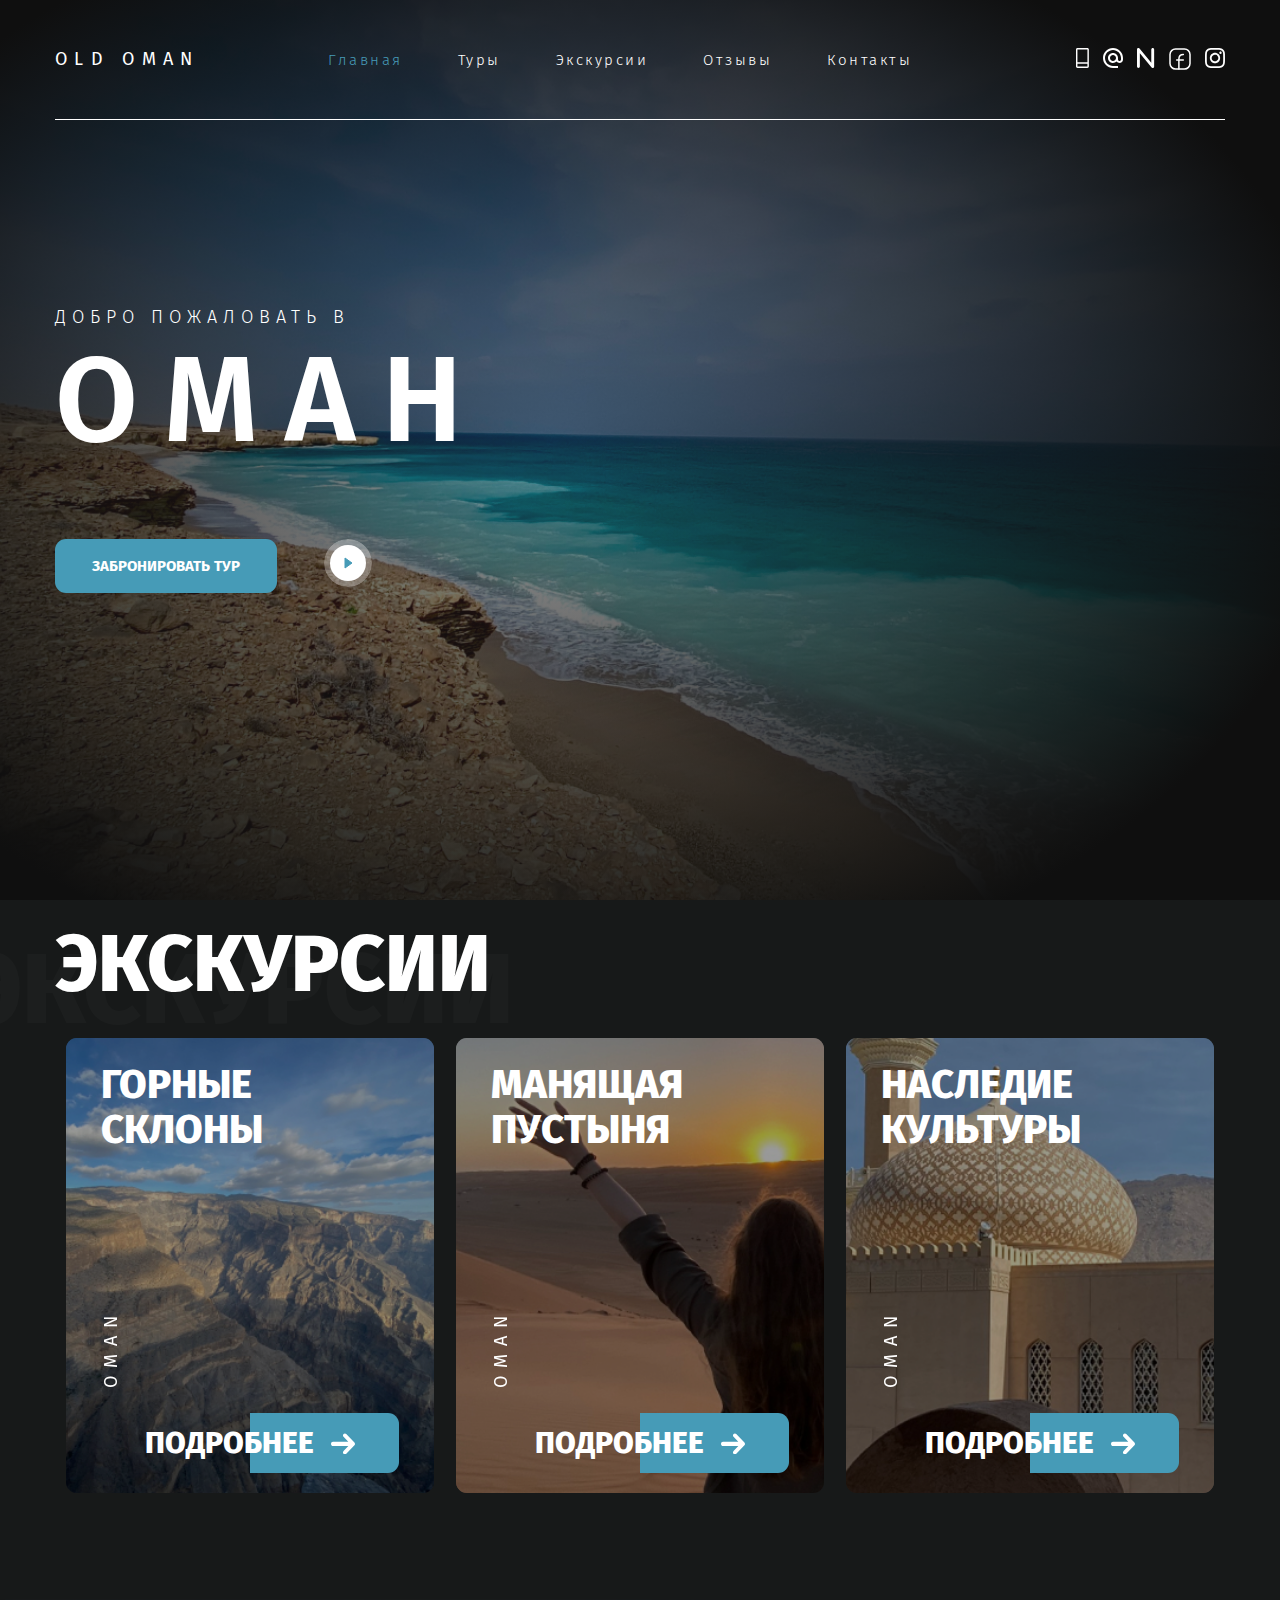
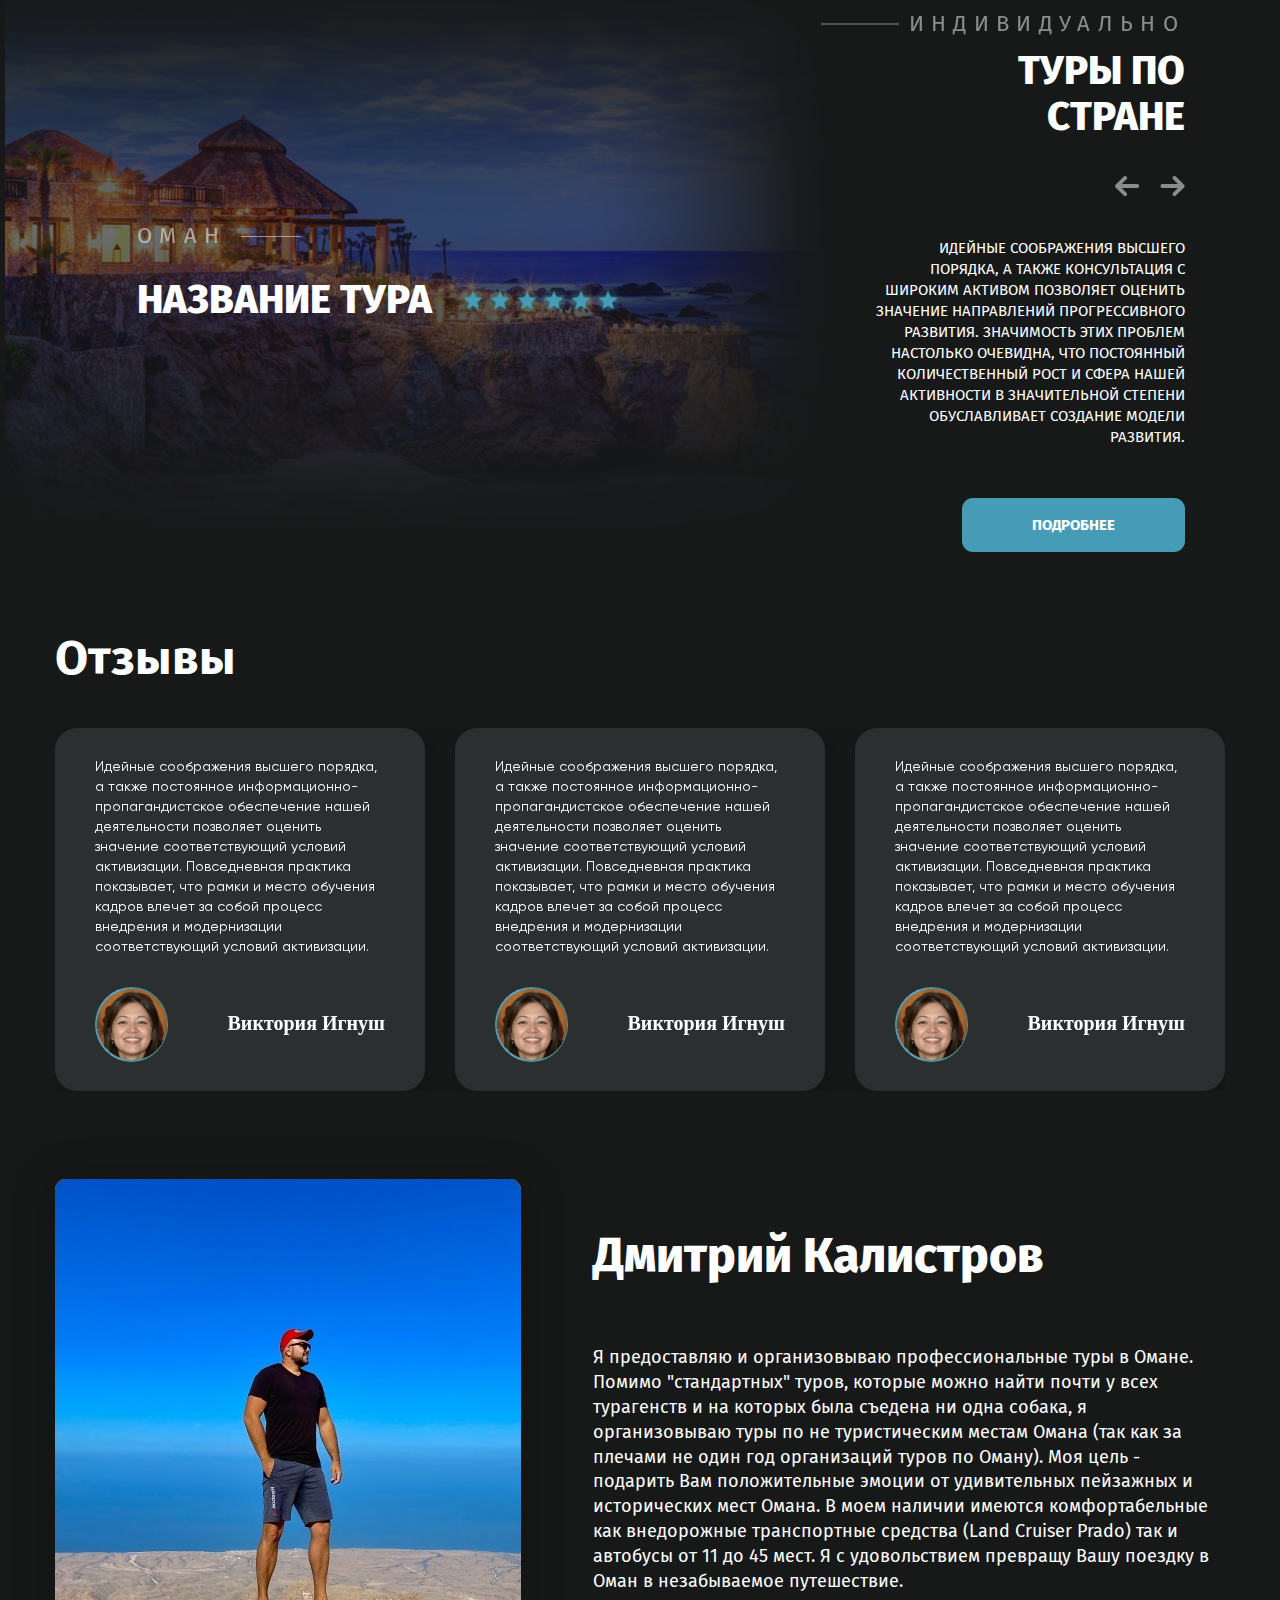
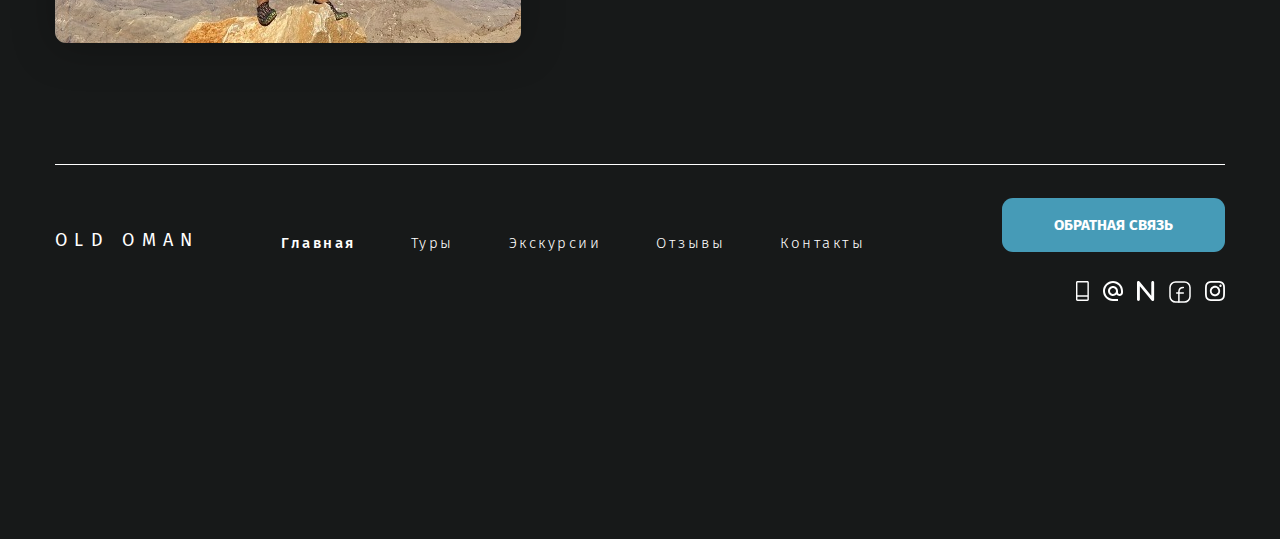
==== commit 935f0438: "Finish 1.0" ====
--- a/Amon/index.html
+++ b/Amon/index.html
@@ -37,7 +37,7 @@
         <div data-da=".menu__list,479.98,last" class="header__socials socials">
           <ul class="socials__list">
             <li>
-              <a class="socials__link" href="">
+              <a href="tel:+96896283207" class="socials__link" href="">
                 <svg width="13" height="20" viewBox="0 0 13 20" fill="none" xmlns="http://www.w3.org/2000/svg">
                   <path
                     d="M11.4286 0H1.42857C1.04969 0 0.686328 0.15051 0.418419 0.418419C0.15051 0.686328 0 1.04969 0 1.42857V18.5714C0 18.9503 0.15051 19.3137 0.418419 19.5816C0.686328 19.8495 1.04969 20 1.42857 20H11.4286C11.8075 20 12.1708 19.8495 12.4387 19.5816C12.7066 19.3137 12.8571 18.9503 12.8571 18.5714V1.42857C12.8571 1.04969 12.7066 0.686328 12.4387 0.418419C12.1708 0.15051 11.8075 0 11.4286 0ZM1.42857 1.42857H11.4286V14.2857H1.42857V1.42857ZM1.42857 18.5714V15.7143H11.4286V18.5714H1.42857Z"
@@ -46,7 +46,7 @@
               </a>
             </li>
             <li>
-              <a class="socials__link" href="">
+              <a href="mailto:info@oldoman.com" class="socials__link" href="">
                 <svg width="20" height="20" viewBox="0 0 20 20" fill="none" xmlns="http://www.w3.org/2000/svg">
                   <path
                     d="M10 0C4.48 0 0 4.48 0 10C0 15.52 4.48 20 10 20H15V18H10C5.66 18 2 14.34 2 10C2 5.66 5.66 2 10 2C14.34 2 18 5.66 18 10V11.43C18 12.22 17.29 13 16.5 13C15.71 13 15 12.22 15 11.43V10C15 7.24 12.76 5 10 5C7.24 5 5 7.24 5 10C5 12.76 7.24 15 10 15C11.38 15 12.64 14.44 13.54 13.53C14.19 14.42 15.31 15 16.5 15C18.47 15 20 13.4 20 11.43V10C20 4.48 15.52 0 10 0ZM10 13C8.34 13 7 11.66 7 10C7 8.34 8.34 7 10 7C11.66 7 13 8.34 13 10C13 11.66 11.66 13 10 13Z"
@@ -55,7 +55,7 @@
               </a>
             </li>
             <li>
-              <a class="socials__link" href="">
+              <a target="_blank" href="https://navimba.com/viewtopic.php?t=5529" class="socials__link" href="">
                 <svg width="18" height="20" viewBox="0 0 18 20" fill="none" xmlns="http://www.w3.org/2000/svg">
                   <path fill-rule="evenodd" clip-rule="evenodd"
                         d="M2.85714 5.37429V18.5714C2.85714 18.9503 2.70663 19.3137 2.43872 19.5816C2.17081 19.8495 1.80745 20 1.42857 20C1.04969 20 0.686328 19.8495 0.418419 19.5816C0.15051 19.3137 0 18.9503 0 18.5714V1.42857C0.000131987 1.13508 0.090654 0.848759 0.259256 0.608533C0.427857 0.368307 0.666356 0.185839 0.942319 0.0859431C1.21828 -0.0139531 1.51832 -0.0264289 1.80162 0.050211C2.08493 0.126851 2.33775 0.288887 2.52571 0.514286L14.2857 14.6257V1.42857C14.2857 1.04969 14.4362 0.686328 14.7041 0.418419C14.972 0.15051 15.3354 0 15.7143 0C16.0932 0 16.4565 0.15051 16.7244 0.418419C16.9923 0.686328 17.1429 1.04969 17.1429 1.42857V18.5714C17.1427 18.8649 17.0522 19.1512 16.8836 19.3915C16.715 19.6317 16.4765 19.8142 16.2005 19.9141C15.9246 20.014 15.6245 20.0264 15.3412 19.9498C15.0579 19.8732 14.8051 19.7111 14.6171 19.4857L2.85714 5.37429Z"
@@ -64,7 +64,7 @@
               </a>
             </li>
             <li>
-              <a class="socials__link" href="">
+              <a target="_blank" href="https://www.facebook.com/pogarjuga" class="socials__link" href="">
                 <svg width="22" height="22" viewBox="0 0 22 22" fill="none" xmlns="http://www.w3.org/2000/svg">
                   <path
                     d="M21 6.55556V15.4444C21 16.9179 20.4147 18.3309 19.3728 19.3728C18.3309 20.4147 16.9179 21 15.4444 21H6.55556C5.08213 21 3.66905 20.4147 2.62718 19.3728C1.58532 18.3309 1 16.9179 1 15.4444V6.55556C1 5.08213 1.58532 3.66905 2.62718 2.62718C3.66905 1.58532 5.08213 1 6.55556 1H15.4444C16.9179 1 18.3309 1.58532 19.3728 2.62718C20.4147 3.66905 21 5.08213 21 6.55556Z"
@@ -77,7 +77,7 @@
               </a>
             </li>
             <li>
-              <a class="socials__link" href="">
+              <a target="_blank" href="https://instagram.com/kalistroff?r=nametag" class="socials__link" href="">
                 <svg width="20" height="20" viewBox="0 0 20 20" fill="none" xmlns="http://www.w3.org/2000/svg">
                   <path fill-rule="evenodd" clip-rule="evenodd"
                         d="M5.87727 0.06C6.94364 0.0109091 7.28364 0 10 0C12.7164 0 13.0564 0.0118182 14.1218 0.06C15.1873 0.108182 15.9145 0.278182 16.5509 0.524545C17.2173 0.776364 17.8218 1.17 18.3218 1.67909C18.8309 2.17818 19.2236 2.78182 19.4745 3.44909C19.7218 4.08545 19.8909 4.81273 19.94 5.87636C19.9891 6.94455 20 7.28455 20 10C20 12.7164 19.9882 13.0564 19.94 14.1227C19.8918 15.1864 19.7218 15.9136 19.4745 16.55C19.2236 17.2174 18.8303 17.822 18.3218 18.3218C17.8218 18.8309 17.2173 19.2236 16.5509 19.4745C15.9145 19.7218 15.1873 19.8909 14.1236 19.94C13.0564 19.9891 12.7164 20 10 20C7.28364 20 6.94364 19.9882 5.87727 19.94C4.81364 19.8918 4.08636 19.7218 3.45 19.4745C2.78266 19.2236 2.17802 18.8302 1.67818 18.3218C1.16944 17.8224 0.775741 17.2181 0.524545 16.5509C0.278182 15.9145 0.109091 15.1873 0.06 14.1236C0.0109091 13.0555 0 12.7155 0 10C0 7.28364 0.0118182 6.94364 0.06 5.87818C0.108182 4.81273 0.278182 4.08545 0.524545 3.44909C0.776112 2.78189 1.17011 2.17756 1.67909 1.67818C2.17822 1.16955 2.78225 0.775858 3.44909 0.524545C4.08545 0.278182 4.81273 0.109091 5.87636 0.06H5.87727ZM14.0409 1.86C12.9864 1.81182 12.67 1.80182 10 1.80182C7.33 1.80182 7.01364 1.81182 5.95909 1.86C4.98364 1.90455 4.45455 2.06727 4.10182 2.20455C3.63545 2.38636 3.30182 2.60182 2.95182 2.95182C2.62004 3.27459 2.36471 3.66753 2.20455 4.10182C2.06727 4.45455 1.90455 4.98364 1.86 5.95909C1.81182 7.01364 1.80182 7.33 1.80182 10C1.80182 12.67 1.81182 12.9864 1.86 14.0409C1.90455 15.0164 2.06727 15.5455 2.20455 15.8982C2.36455 16.3318 2.62 16.7255 2.95182 17.0482C3.27455 17.38 3.66818 17.6355 4.10182 17.7955C4.45455 17.9327 4.98364 18.0955 5.95909 18.14C7.01364 18.1882 7.32909 18.1982 10 18.1982C12.6709 18.1982 12.9864 18.1882 14.0409 18.14C15.0164 18.0955 15.5455 17.9327 15.8982 17.7955C16.3645 17.6136 16.6982 17.3982 17.0482 17.0482C17.38 16.7255 17.6355 16.3318 17.7955 15.8982C17.9327 15.5455 18.0955 15.0164 18.14 14.0409C18.1882 12.9864 18.1982 12.67 18.1982 10C18.1982 7.33 18.1882 7.01364 18.14 5.95909C18.0955 4.98364 17.9327 4.45455 17.7955 4.10182C17.6136 3.63545 17.3982 3.30182 17.0482 2.95182C16.7254 2.62006 16.3325 2.36474 15.8982 2.20455C15.5455 2.06727 15.0164 1.90455 14.0409 1.86ZM8.72273 13.0827C9.43605 13.3797 10.2303 13.4197 10.9699 13.1961C11.7095 12.9725 12.3485 12.499 12.7778 11.8566C13.2071 11.2142 13.4001 10.4426 13.3237 9.67373C13.2473 8.90485 12.9064 8.18634 12.3591 7.64091C12.0102 7.29225 11.5884 7.02528 11.1239 6.85922C10.6595 6.69317 10.164 6.63215 9.67318 6.68056C9.18233 6.72897 8.70832 6.88562 8.28528 7.13921C7.86223 7.3928 7.50068 7.73704 7.22664 8.14714C6.9526 8.55723 6.7729 9.02299 6.70047 9.51087C6.62804 9.99876 6.66468 10.4966 6.80776 10.9687C6.95084 11.4407 7.1968 11.8751 7.52793 12.2407C7.85906 12.6062 8.26711 12.8938 8.72273 13.0827ZM6.36545 6.36545C6.84275 5.88816 7.40938 5.50955 8.033 5.25124C8.65662 4.99293 9.325 4.85998 10 4.85998C10.675 4.85998 11.3434 4.99293 11.967 5.25124C12.5906 5.50955 13.1573 5.88816 13.6345 6.36545C14.1118 6.84275 14.4905 7.40938 14.7488 8.033C15.0071 8.65662 15.14 9.325 15.14 10C15.14 10.675 15.0071 11.3434 14.7488 11.967C14.4905 12.5906 14.1118 13.1573 13.6345 13.6345C12.6706 14.5985 11.3632 15.14 10 15.14C8.63678 15.14 7.3294 14.5985 6.36545 13.6345C5.40151 12.6706 4.85998 11.3632 4.85998 10C4.85998 8.63678 5.40151 7.3294 6.36545 6.36545ZM16.28 5.62545C16.3983 5.51388 16.493 5.37971 16.5585 5.23089C16.624 5.08206 16.6589 4.92161 16.6613 4.75903C16.6637 4.59645 16.6334 4.43504 16.5723 4.28437C16.5111 4.1337 16.4204 3.99683 16.3054 3.88185C16.1904 3.76688 16.0536 3.67614 15.9029 3.61502C15.7522 3.55389 15.5908 3.52361 15.4282 3.52598C15.2657 3.52835 15.1052 3.56332 14.9564 3.62881C14.8076 3.69431 14.6734 3.789 14.5618 3.90727C14.3448 4.1373 14.226 4.44284 14.2306 4.75903C14.2352 5.07522 14.3629 5.37716 14.5865 5.60077C14.8101 5.82437 15.1121 5.95203 15.4282 5.95664C15.7444 5.96125 16.05 5.84245 16.28 5.62545Z"
@@ -100,7 +100,7 @@
             <span class="main__welcome">Добро пожаловать в</span>
             <h1 class="main__title">ОМАН</h1>
             <div class="main__btn-group btn-group-main">
-              <a href="" class="btn-group-main__btn btn">Забронировать тур</a>
+              <a href="#tours" class="btn-group-main__btn btn _goto">Забронировать тур</a>
               <a href="" class="btn-group-main__play">
                 <img src="img/main/play.svg" alt="">
               </a>
@@ -121,7 +121,7 @@
         <div class="block-excursions__body">
           <h3 class="block-excursions__title">Горные склоны</h3>
           <p class="block-excursions__logo">OMAN</p>
-          <a href="" class="block-excursions__btn">Подробнее</a>
+          <a href="#more1" class="block-excursions__btn _popup-link">Подробнее</a>
         </div>
         <div class="block-excursions__back _ibg">
           <img src="img/excursions/1.jpg" alt="">
@@ -131,7 +131,7 @@
         <div class="block-excursions__body">
           <h3 class="block-excursions__title">Манящая пустыня</h3>
           <p class="block-excursions__logo">OMAN</p>
-          <a href="#more" class="block-excursions__btn _popup-link ">Подробнее</a>
+          <a href="#more2" class="block-excursions__btn _popup-link ">Подробнее</a>
         </div>
         <div class="block-excursions__back _ibg">
           <img src="img/excursions/2.jpg" alt="">
@@ -141,7 +141,7 @@
         <div class="block-excursions__body">
           <h3 class="block-excursions__title">Наследие культуры</h3>
           <p class="block-excursions__logo">OMAN</p>
-          <a href="" class="block-excursions__btn">Подробнее</a>
+          <a href="#more3" class="block-excursions__btn _popup-link">Подробнее</a>
         </div>
         <div class="block-excursions__back _ibg">
           <img src="img/excursions/3.jpg" alt="">
@@ -169,23 +169,23 @@
           <div class="slider-tours__slide slide-tours">
             <div class="slide-tours__body">
               <div class="slide-tours__oman">ОМАН<span></span></div>
-              <div class="slide-tours__name">Название тура2
+              <div class="slide-tours__name">МАНЯЩАЯ ПУСТЫНЯ
                 <span data-star="4" class="slide-tours__stars"></span>
               </div>
             </div>
             <div class="slide-tours__back _ibg">
-              <img src="img/tours/1.png" alt="">
+              <img src="img/tours/2.png" alt="">
             </div>
           </div>
           <div class="slider-tours__slide slide-tours">
             <div class="slide-tours__body">
               <div class="slide-tours__oman">ОМАН <span></span></div>
-              <div class="slide-tours__name">Название тура3
+              <div class="slide-tours__name">НАСЛЕДИЕ КУЛЬТУРЫ
                 <div data-star="1" class="slide-tours__stars"><img src="img/icons/star.png" alt=""></div>
               </div>
             </div>
             <div class="slide-tours__back _ibg">
-              <img src="img/tours/1.png" alt="">
+              <img src="img/tours/3.jpg" alt="">
             </div>
           </div>
         </div>
@@ -211,7 +211,9 @@
             <div class="description-tours__text">123Идейные соображения высшего порядка, а также консультация с широким активом позволяет оценить значение направлений прогрессивного развития. Значимость этих проблем настолько очевидна, что постоянный количественный рост и сфера нашей активности в значительной степени обуславливает создание модели развития. </div>
             <div class="description-tours__text">321Идейные соображения высшего порядка, а также консультация с широким активом позволяет оценить значение направлений прогрессивного развития. Значимость этих проблем настолько очевидна, что постоянный количественный рост и сфера нашей активности в значительной степени обуславливает создание модели развития. </div>
           </div>
-          <div class="description-tours__more-btn btn">подробнее</div>
+          <a href="#excursion1" class="description-tours__more-btn _active btn _popup-link">подробнее</a>
+          <a href="#excursion2" class="description-tours__more-btn btn _popup-link">подробнее</a>
+          <a href="#excursion3" class="description-tours__more-btn btn _popup-link">подробнее</a>
         </div>
       </div>
     </div>
@@ -325,13 +327,13 @@
           <li><a href="#feedback" class="menu-footer__link _goto-block">Отзывы</a></li>
           <li><a href="#aboutMe" class="menu-footer__link _goto-block">Контакты</a></li>
         </ul>
-        <a href="" class="footer__btn btn">обратная связь</a>
+        <a href="#feedback" class="footer__btn btn _popup-link">обратная связь</a>
       </div>
       <div class="footer__row _last">
         <div class="footer__socials socials">
           <ul class="socials__list">
             <li>
-              <a class="socials__link" href="">
+              <a href="tel:+96896283207" class="socials__link" href="">
                 <svg width="13" height="20" viewBox="0 0 13 20" fill="none" xmlns="http://www.w3.org/2000/svg">
                   <path
                     d="M11.4286 0H1.42857C1.04969 0 0.686328 0.15051 0.418419 0.418419C0.15051 0.686328 0 1.04969 0 1.42857V18.5714C0 18.9503 0.15051 19.3137 0.418419 19.5816C0.686328 19.8495 1.04969 20 1.42857 20H11.4286C11.8075 20 12.1708 19.8495 12.4387 19.5816C12.7066 19.3137 12.8571 18.9503 12.8571 18.5714V1.42857C12.8571 1.04969 12.7066 0.686328 12.4387 0.418419C12.1708 0.15051 11.8075 0 11.4286 0ZM1.42857 1.42857H11.4286V14.2857H1.42857V1.42857ZM1.42857 18.5714V15.7143H11.4286V18.5714H1.42857Z"
@@ -340,7 +342,7 @@
               </a>
             </li>
             <li>
-              <a class="socials__link" href="">
+              <a href="mailto:info@oldoman.com" class="socials__link" href="">
                 <svg width="20" height="20" viewBox="0 0 20 20" fill="none" xmlns="http://www.w3.org/2000/svg">
                   <path
                     d="M10 0C4.48 0 0 4.48 0 10C0 15.52 4.48 20 10 20H15V18H10C5.66 18 2 14.34 2 10C2 5.66 5.66 2 10 2C14.34 2 18 5.66 18 10V11.43C18 12.22 17.29 13 16.5 13C15.71 13 15 12.22 15 11.43V10C15 7.24 12.76 5 10 5C7.24 5 5 7.24 5 10C5 12.76 7.24 15 10 15C11.38 15 12.64 14.44 13.54 13.53C14.19 14.42 15.31 15 16.5 15C18.47 15 20 13.4 20 11.43V10C20 4.48 15.52 0 10 0ZM10 13C8.34 13 7 11.66 7 10C7 8.34 8.34 7 10 7C11.66 7 13 8.34 13 10C13 11.66 11.66 13 10 13Z"
@@ -349,7 +351,7 @@
               </a>
             </li>
             <li>
-              <a class="socials__link" href="">
+              <a target="_blank" href="https://navimba.com/viewtopic.php?t=5529" class="socials__link" href="">
                 <svg width="18" height="20" viewBox="0 0 18 20" fill="none" xmlns="http://www.w3.org/2000/svg">
                   <path fill-rule="evenodd" clip-rule="evenodd"
                         d="M2.85714 5.37429V18.5714C2.85714 18.9503 2.70663 19.3137 2.43872 19.5816C2.17081 19.8495 1.80745 20 1.42857 20C1.04969 20 0.686328 19.8495 0.418419 19.5816C0.15051 19.3137 0 18.9503 0 18.5714V1.42857C0.000131987 1.13508 0.090654 0.848759 0.259256 0.608533C0.427857 0.368307 0.666356 0.185839 0.942319 0.0859431C1.21828 -0.0139531 1.51832 -0.0264289 1.80162 0.050211C2.08493 0.126851 2.33775 0.288887 2.52571 0.514286L14.2857 14.6257V1.42857C14.2857 1.04969 14.4362 0.686328 14.7041 0.418419C14.972 0.15051 15.3354 0 15.7143 0C16.0932 0 16.4565 0.15051 16.7244 0.418419C16.9923 0.686328 17.1429 1.04969 17.1429 1.42857V18.5714C17.1427 18.8649 17.0522 19.1512 16.8836 19.3915C16.715 19.6317 16.4765 19.8142 16.2005 19.9141C15.9246 20.014 15.6245 20.0264 15.3412 19.9498C15.0579 19.8732 14.8051 19.7111 14.6171 19.4857L2.85714 5.37429Z"
@@ -358,7 +360,7 @@
               </a>
             </li>
             <li>
-              <a class="socials__link" href="">
+              <a href="https://www.facebook.com/pogarjuga" class="socials__link" href="">
                 <svg width="22" height="22" viewBox="0 0 22 22" fill="none" xmlns="http://www.w3.org/2000/svg">
                   <path
                     d="M21 6.55556V15.4444C21 16.9179 20.4147 18.3309 19.3728 19.3728C18.3309 20.4147 16.9179 21 15.4444 21H6.55556C5.08213 21 3.66905 20.4147 2.62718 19.3728C1.58532 18.3309 1 16.9179 1 15.4444V6.55556C1 5.08213 1.58532 3.66905 2.62718 2.62718C3.66905 1.58532 5.08213 1 6.55556 1H15.4444C16.9179 1 18.3309 1.58532 19.3728 2.62718C20.4147 3.66905 21 5.08213 21 6.55556Z"
@@ -371,7 +373,7 @@
               </a>
             </li>
             <li>
-              <a class="socials__link" href="">
+              <a target="_blank" href="https://instagram.com/kalistroff?r=nametag" class="socials__link" >
                 <svg width="20" height="20" viewBox="0 0 20 20" fill="none" xmlns="http://www.w3.org/2000/svg">
                   <path fill-rule="evenodd" clip-rule="evenodd"
                         d="M5.87727 0.06C6.94364 0.0109091 7.28364 0 10 0C12.7164 0 13.0564 0.0118182 14.1218 0.06C15.1873 0.108182 15.9145 0.278182 16.5509 0.524545C17.2173 0.776364 17.8218 1.17 18.3218 1.67909C18.8309 2.17818 19.2236 2.78182 19.4745 3.44909C19.7218 4.08545 19.8909 4.81273 19.94 5.87636C19.9891 6.94455 20 7.28455 20 10C20 12.7164 19.9882 13.0564 19.94 14.1227C19.8918 15.1864 19.7218 15.9136 19.4745 16.55C19.2236 17.2174 18.8303 17.822 18.3218 18.3218C17.8218 18.8309 17.2173 19.2236 16.5509 19.4745C15.9145 19.7218 15.1873 19.8909 14.1236 19.94C13.0564 19.9891 12.7164 20 10 20C7.28364 20 6.94364 19.9882 5.87727 19.94C4.81364 19.8918 4.08636 19.7218 3.45 19.4745C2.78266 19.2236 2.17802 18.8302 1.67818 18.3218C1.16944 17.8224 0.775741 17.2181 0.524545 16.5509C0.278182 15.9145 0.109091 15.1873 0.06 14.1236C0.0109091 13.0555 0 12.7155 0 10C0 7.28364 0.0118182 6.94364 0.06 5.87818C0.108182 4.81273 0.278182 4.08545 0.524545 3.44909C0.776112 2.78189 1.17011 2.17756 1.67909 1.67818C2.17822 1.16955 2.78225 0.775858 3.44909 0.524545C4.08545 0.278182 4.81273 0.109091 5.87636 0.06H5.87727ZM14.0409 1.86C12.9864 1.81182 12.67 1.80182 10 1.80182C7.33 1.80182 7.01364 1.81182 5.95909 1.86C4.98364 1.90455 4.45455 2.06727 4.10182 2.20455C3.63545 2.38636 3.30182 2.60182 2.95182 2.95182C2.62004 3.27459 2.36471 3.66753 2.20455 4.10182C2.06727 4.45455 1.90455 4.98364 1.86 5.95909C1.81182 7.01364 1.80182 7.33 1.80182 10C1.80182 12.67 1.81182 12.9864 1.86 14.0409C1.90455 15.0164 2.06727 15.5455 2.20455 15.8982C2.36455 16.3318 2.62 16.7255 2.95182 17.0482C3.27455 17.38 3.66818 17.6355 4.10182 17.7955C4.45455 17.9327 4.98364 18.0955 5.95909 18.14C7.01364 18.1882 7.32909 18.1982 10 18.1982C12.6709 18.1982 12.9864 18.1882 14.0409 18.14C15.0164 18.0955 15.5455 17.9327 15.8982 17.7955C16.3645 17.6136 16.6982 17.3982 17.0482 17.0482C17.38 16.7255 17.6355 16.3318 17.7955 15.8982C17.9327 15.5455 18.0955 15.0164 18.14 14.0409C18.1882 12.9864 18.1982 12.67 18.1982 10C18.1982 7.33 18.1882 7.01364 18.14 5.95909C18.0955 4.98364 17.9327 4.45455 17.7955 4.10182C17.6136 3.63545 17.3982 3.30182 17.0482 2.95182C16.7254 2.62006 16.3325 2.36474 15.8982 2.20455C15.5455 2.06727 15.0164 1.90455 14.0409 1.86ZM8.72273 13.0827C9.43605 13.3797 10.2303 13.4197 10.9699 13.1961C11.7095 12.9725 12.3485 12.499 12.7778 11.8566C13.2071 11.2142 13.4001 10.4426 13.3237 9.67373C13.2473 8.90485 12.9064 8.18634 12.3591 7.64091C12.0102 7.29225 11.5884 7.02528 11.1239 6.85922C10.6595 6.69317 10.164 6.63215 9.67318 6.68056C9.18233 6.72897 8.70832 6.88562 8.28528 7.13921C7.86223 7.3928 7.50068 7.73704 7.22664 8.14714C6.9526 8.55723 6.7729 9.02299 6.70047 9.51087C6.62804 9.99876 6.66468 10.4966 6.80776 10.9687C6.95084 11.4407 7.1968 11.8751 7.52793 12.2407C7.85906 12.6062 8.26711 12.8938 8.72273 13.0827ZM6.36545 6.36545C6.84275 5.88816 7.40938 5.50955 8.033 5.25124C8.65662 4.99293 9.325 4.85998 10 4.85998C10.675 4.85998 11.3434 4.99293 11.967 5.25124C12.5906 5.50955 13.1573 5.88816 13.6345 6.36545C14.1118 6.84275 14.4905 7.40938 14.7488 8.033C15.0071 8.65662 15.14 9.325 15.14 10C15.14 10.675 15.0071 11.3434 14.7488 11.967C14.4905 12.5906 14.1118 13.1573 13.6345 13.6345C12.6706 14.5985 11.3632 15.14 10 15.14C8.63678 15.14 7.3294 14.5985 6.36545 13.6345C5.40151 12.6706 4.85998 11.3632 4.85998 10C4.85998 8.63678 5.40151 7.3294 6.36545 6.36545ZM16.28 5.62545C16.3983 5.51388 16.493 5.37971 16.5585 5.23089C16.624 5.08206 16.6589 4.92161 16.6613 4.75903C16.6637 4.59645 16.6334 4.43504 16.5723 4.28437C16.5111 4.1337 16.4204 3.99683 16.3054 3.88185C16.1904 3.76688 16.0536 3.67614 15.9029 3.61502C15.7522 3.55389 15.5908 3.52361 15.4282 3.52598C15.2657 3.52835 15.1052 3.56332 14.9564 3.62881C14.8076 3.69431 14.6734 3.789 14.5618 3.90727C14.3448 4.1373 14.226 4.44284 14.2306 4.75903C14.2352 5.07522 14.3629 5.37716 14.5865 5.60077C14.8101 5.82437 15.1121 5.95203 15.4282 5.95664C15.7444 5.96125 16.05 5.84245 16.28 5.62545Z"
@@ -386,14 +388,14 @@
   </div>
 </footer>
 </div>
-<div class="popup popup_more">
+<div class="popup popup_more1">
   <div class="popup__content">
     <div class="popup__body">
       <div class="popup__close"></div>
       <div class="popup__more more-popup">
         <div class="more-popup__body">
           <div class="more-popup__texts">
-            <h4 class="more-popup__name">Наследие культуры</h4>
+            <h4 class="more-popup__name">ГОРНЫЕ СКЛОНЫ</h4>
             <p class="more-popup__text">Идейные соображения высшего порядка, а также консультация с широким активом
                                         позволяет оценить значение направлений прогрессивного развития. Значимость этих
                                         проблем настолько очевидна, что постоянный количественный рост и сфера нашей
@@ -403,20 +405,191 @@
                                         проблем настолько очевидна, что постоянный количественный рост и сфера нашей
                                         активности в значительной степени обуславливает создание модели развития. </p>
             <div class="more-popup__btn-group">
-              <div class="more-popup__btn btn">Забронировать</div>
-              <div class="more-popup__btn2 btn">Забронировать</div>
+              <a href="#pwp" class="more-popup__btn btn _popup-link">Оплатить</a>
+              <a href="#pwp2" class="more-popup__btn2 btn _popup-link">Забронировать</a>
+            </div>
+          </div>
+          <div class="more-popup__sliders">
+            <div class="more-popup__slider slider-popup _swiper">
+              <div class="slider-popup__slide"><img src="img/popupMore/3.jpg" alt="" class=""></div>
+              <div class="slider-popup__slide"><img src="img/popupMore/3.jpg" alt="" class=""></div>
+              <div class="slider-popup__slide"><img src="img/popupMore/3.jpg" alt="" class=""></div>
+              <div class="slider-popup__slide"><img src="img/popupMore/3.jpg" alt="" class=""></div>
+            </div>
+            <div thumbsSlider="" class="slider-popup2 thumbsSlider _swiper">
+              <div class="slider-popup__slide2"><img src="img/popupMore/3.jpg" alt="" class=""></div>
+              <div class="slider-popup__slide2"><img src="img/popupMore/3.jpg" alt="" class=""></div>
+              <div class="slider-popup__slide2"><img src="img/popupMore/3.jpg" alt="" class=""></div>
+              <div class="slider-popup__slide2"><img src="img/popupMore/3.jpg" alt="" class=""></div>
+            </div>
+            <div class="more-popup__dotts"></div>
+          </div>
+        </div>
+      </div>
+    </div>
+  </div>
+</div>
+<div class="popup popup_more2">
+  <div class="popup__content">
+    <div class="popup__body">
+      <div class="popup__close"></div>
+      <div class="popup__more more-popup">
+        <div class="more-popup__body">
+          <div class="more-popup__texts">
+            <h4 class="more-popup__name">МАНЯЩАЯ ПУСТЫНЯ</h4>
+            <p class="more-popup__text">Идейные соображения высшего порядка, а также консультация с широким активом
+                                        позволяет оценить значение направлений прогрессивного развития. Значимость этих
+                                        проблем настолько очевидна, что постоянный количественный рост и сфера нашей
+                                        активности в значительной степени обуславливает создание модели развития.</p>
+            <p class="more-popup__text">Идейные соображения высшего порядка, а также консультация с широким активом
+                                        позволяет оценить значение направлений прогрессивного развития. Значимость этих
+                                        проблем настолько очевидна, что постоянный количественный рост и сфера нашей
+                                        активности в значительной степени обуславливает создание модели развития. </p>
+            <div class="more-popup__btn-group">
+              <a href="#pwp" class="more-popup__btn btn _popup-link">Оплатить</a>
+              <a href="#pwp2" class="more-popup__btn2 btn _popup-link">Забронировать</a>
+            </div>
+          </div>
+          <div class="more-popup__sliders">
+            <div class="more-popup__slider slider-popup _swiper">
+              <div class="slider-popup__slide"><img src="img/popupMore/2.png" alt="" class=""></div>
+              <div class="slider-popup__slide"><img src="img/popupMore/2.png" alt="" class=""></div>
+              <div class="slider-popup__slide"><img src="img/popupMore/2.png" alt="" class=""></div>
+              <div class="slider-popup__slide"><img src="img/popupMore/2.png" alt="" class=""></div>
+            </div>
+            <div thumbsSlider="" class="slider-popup2 thumbsSlider _swiper">
+              <div class="slider-popup__slide2"><img src="img/popupMore/2.png" alt="" class=""></div>
+              <div class="slider-popup__slide2"><img src="img/popupMore/2.png" alt="" class=""></div>
+              <div class="slider-popup__slide2"><img src="img/popupMore/2.png" alt="" class=""></div>
+              <div class="slider-popup__slide2"><img src="img/popupMore/2.png" alt="" class=""></div>
+            </div>
+            <div class="more-popup__dotts"></div>
+          </div>
+        </div>
+      </div>
+    </div>
+  </div>
+</div>
+<div class="popup popup_more3">
+  <div class="popup__content">
+    <div class="popup__body">
+      <div class="popup__close"></div>
+      <div class="popup__more more-popup">
+        <div class="more-popup__body">
+          <div class="more-popup__texts">
+            <h4 class="more-popup__name">НАСЛЕДИЕ КУЛЬТУРЫ</h4>
+            <p class="more-popup__text">Идейные соображения высшего порядка, а также консультация с широким активом
+                                        позволяет оценить значение направлений прогрессивного развития. Значимость этих
+                                        проблем настолько очевидна, что постоянный количественный рост и сфера нашей
+                                        активности в значительной степени обуславливает создание модели развития.</p>
+            <p class="more-popup__text">Идейные соображения высшего порядка, а также консультация с широким активом
+                                        позволяет оценить значение направлений прогрессивного развития. Значимость этих
+                                        проблем настолько очевидна, что постоянный количественный рост и сфера нашей
+                                        активности в значительной степени обуславливает создание модели развития. </p>
+            <div class="more-popup__btn-group">
+              <a href="#pwp" class="more-popup__btn btn _popup-link">Оплатить</a>
+              <a href="#pwp2" class="more-popup__btn2 btn _popup-link">Забронировать</a>
+            </div>
+          </div>
+          <div class="more-popup__sliders">
+            <div class="more-popup__slider slider-popup _swiper">
+              <div class="slider-popup__slide"><img src="img/popupMore/4.jpg" alt="" class=""></div>
+              <div class="slider-popup__slide"><img src="img/popupMore/4.jpg" alt="" class=""></div>
+              <div class="slider-popup__slide"><img src="img/popupMore/4.jpg" alt="" class=""></div>
+              <div class="slider-popup__slide"><img src="img/popupMore/4.jpg" alt="" class=""></div>
+            </div>
+            <div thumbsSlider="" class="slider-popup2 thumbsSlider _swiper">
+              <div class="slider-popup__slide2"><img src="img/popupMore/4.jpg" alt="" class=""></div>
+              <div class="slider-popup__slide2"><img src="img/popupMore/4.jpg" alt="" class=""></div>
+              <div class="slider-popup__slide2"><img src="img/popupMore/4.jpg" alt="" class=""></div>
+              <div class="slider-popup__slide2"><img src="img/popupMore/4.jpg" alt="" class=""></div>
+            </div>
+            <div class="more-popup__dotts"></div>
+          </div>
+        </div>
+      </div>
+    </div>
+  </div>
+</div>
+
+<div class="popup popup_excursion1">
+  <div class="popup__content">
+    <div class="popup__body">
+      <div class="popup__close"></div>
+      <div class="popup__more more-popup">
+        <div class="more-popup__body ">
+          <div class="more-popup__texts">
+            <div class="more-popup__oman">ОМАН</div>
+            <p class="more-popup__name">НАЗВАНИЕ ТУРА
+              <span data-star="4" class="slide-tours__stars _popup"></span>
+            </p>
+            <p class="more-popup__text">Идейные соображения высшего порядка, а также консультация с широким активом
+                                        позволяет оценить значение направлений прогрессивного развития. Значимость этих
+                                        проблем настолько очевидна, что постоянный количественный рост и сфера нашей
+                                        активности в значительной степени обуславливает создание модели развития.</p>
+            <p class="more-popup__text">Идейные соображения высшего порядка, а также консультация с широким активом
+                                        позволяет оценить значение направлений прогрессивного развития. Значимость этих
+                                        проблем настолько очевидна, что постоянный количественный рост и сфера нашей
+                                        активности в значительной степени обуславливает создание модели развития. </p>
+            <div class="more-popup__btn-group">
+              <a href="#pwp" class="more-popup__btn btn _popup-link">Оплатить</a>
+              <a href="#pwp2" class="more-popup__btn2 btn _popup-link">Забронировать</a>
             </div>
           </div>
           <div class="more-popup__sliders">
             <div class="more-popup__slider slider-popup _swiper">
               <div class="slider-popup__slide"><img src="img/popupMore/1.jpg" alt="" class=""></div>
-              <div class="slider-popup__slide"><img src="img/popupMore/2.jpg" alt="" class=""></div>
+              <div class="slider-popup__slide"><img src="img/popupMore/1.jpg" alt="" class=""></div>
+              <div class="slider-popup__slide"><img src="img/popupMore/1.jpg" alt="" class=""></div>
+              <div class="slider-popup__slide"><img src="img/popupMore/1.jpg" alt="" class=""></div>
+            </div>
+            <div thumbsSlider="" class="slider-popup2 thumbsSlider _swiper">
+              <div class="slider-popup__slide2"><img src="img/popupMore/1.jpg" alt="" class=""></div>
+              <div class="slider-popup__slide2"><img src="img/popupMore/1.jpg" alt="" class=""></div>
+              <div class="slider-popup__slide2"><img src="img/popupMore/1.jpg" alt="" class=""></div>
+              <div class="slider-popup__slide2"><img src="img/popupMore/1.jpg" alt="" class=""></div>
+            </div>
+            <div class="more-popup__dotts"></div>
+          </div>
+        </div>
+      </div>
+    </div>
+  </div>
+</div>
+<div class="popup popup_excursion2">
+  <div class="popup__content">
+    <div class="popup__body">
+      <div class="popup__close"></div>
+      <div class="popup__more more-popup">
+        <div class="more-popup__body ">
+          <div class="more-popup__texts">
+            <div class="more-popup__oman">ОМАН</div>
+            <p class="more-popup__name">МАНЯЩАЯ ПУСТЫНЯ
+              <span data-star="3" class="slide-tours__stars _popup"></span>
+            </p>
+            <p class="more-popup__text">Идейные соображения высшего порядка, а также консультация с широким активом
+                                        позволяет оценить значение направлений прогрессивного развития. Значимость этих
+                                        проблем настолько очевидна, что постоянный количественный рост и сфера нашей
+                                        активности в значительной степени обуславливает создание модели развития.</p>
+            <p class="more-popup__text">Идейные соображения высшего порядка, а также консультация с широким активом
+                                        позволяет оценить значение направлений прогрессивного развития. Значимость этих
+                                        проблем настолько очевидна, что постоянный количественный рост и сфера нашей
+                                        активности в значительной степени обуславливает создание модели развития. </p>
+            <div class="more-popup__btn-group">
+              <a href="#pwp" class="more-popup__btn btn _popup-link">Оплатить</a>
+              <a href="#pwp2" class="more-popup__btn2 btn _popup-link">Забронировать</a>
+            </div>
+          </div>
+          <div class="more-popup__sliders">
+            <div class="more-popup__slider slider-popup _swiper">
+              <div class="slider-popup__slide"><img src="img/popupMore/1.jpg" alt="" class=""></div>
+              <div class="slider-popup__slide"><img src="img/popupMore/2.png" alt="" class=""></div>
               <div class="slider-popup__slide"><img src="img/popupMore/3.jpg" alt="" class=""></div>
               <div class="slider-popup__slide"><img src="img/popupMore/4.jpg" alt="" class=""></div>
             </div>
             <div thumbsSlider="" class="slider-popup2 thumbsSlider _swiper">
               <div class="slider-popup__slide2"><img src="img/popupMore/1.jpg" alt="" class=""></div>
-              <div class="slider-popup__slide2"><img src="img/popupMore/2.jpg" alt="" class=""></div>
+              <div class="slider-popup__slide2"><img src="img/popupMore/2.png" alt="" class=""></div>
               <div class="slider-popup__slide2"><img src="img/popupMore/3.jpg" alt="" class=""></div>
               <div class="slider-popup__slide2"><img src="img/popupMore/4.jpg" alt="" class=""></div>
             </div>
@@ -427,6 +600,107 @@
     </div>
   </div>
 </div>
+<div class="popup popup_excursion3">
+  <div class="popup__content">
+    <div class="popup__body">
+      <div class="popup__close"></div>
+      <div class="popup__more more-popup">
+        <div class="more-popup__body ">
+          <div class="more-popup__texts">
+            <div class="more-popup__oman">ОМАН</div>
+            <p class="more-popup__name">Наследие культуры
+              <span data-star="1" class="slide-tours__stars _popup"></span>
+            </p>
+            <p class="more-popup__text">Идейные соображения высшего порядка, а также консультация с широким активом
+                                        позволяет оценить значение направлений прогрессивного развития. Значимость этих
+                                        проблем настолько очевидна, что постоянный количественный рост и сфера нашей
+                                        активности в значительной степени обуславливает создание модели развития.</p>
+            <p class="more-popup__text">Идейные соображения высшего порядка, а также консультация с широким активом
+                                        позволяет оценить значение направлений прогрессивного развития. Значимость этих
+                                        проблем настолько очевидна, что постоянный количественный рост и сфера нашей
+                                        активности в значительной степени обуславливает создание модели развития. </p>
+            <div class="more-popup__btn-group">
+              <a href="#pwp" class="more-popup__btn btn _popup-link">Оплатить</a>
+              <a href="#pwp2" class="more-popup__btn2 btn _popup-link">Забронировать</a>
+            </div>
+          </div>
+          <div class="more-popup__sliders">
+            <div class="more-popup__slider slider-popup _swiper">
+              <div class="slider-popup__slide"><img src="img/popupMore/1.jpg" alt="" class=""></div>
+              <div class="slider-popup__slide"><img src="img/popupMore/2.png" alt="" class=""></div>
+              <div class="slider-popup__slide"><img src="img/popupMore/3.jpg" alt="" class=""></div>
+              <div class="slider-popup__slide"><img src="img/popupMore/4.jpg" alt="" class=""></div>
+            </div>
+            <div thumbsSlider="" class="slider-popup2 thumbsSlider _swiper">
+              <div class="slider-popup__slide2"><img src="img/popupMore/1.jpg" alt="" class=""></div>
+              <div class="slider-popup__slide2"><img src="img/popupMore/2.png" alt="" class=""></div>
+              <div class="slider-popup__slide2"><img src="img/popupMore/3.jpg" alt="" class=""></div>
+              <div class="slider-popup__slide2"><img src="img/popupMore/4.jpg" alt="" class=""></div>
+            </div>
+            <div class="more-popup__dotts"></div>
+          </div>
+        </div>
+      </div>
+    </div>
+  </div>
+</div>
+
+
+<div class="popup popup_pwp">
+  <div class="popup__content">
+    <div class="popup__body _pwp">
+      <div class="popup__close"></div>
+      <div class="popup__pwp pwp-popup">
+        <form class="pwp-popup__body">
+          <p class="pwp-popup__name">Забронировать тур с предоплатой</p>
+          <input type="hidden" name="nameTour" id="nameTour">
+          <input placeholder="Ваше имя" type="text" name="name" id="name">
+          <input placeholder="Номер телефона" type="tel" name="tel" id="tel">
+          <input type="date" name="date" id="date">
+          <button type="button" class="pwp-popup__btn btn">Оплтатить</button>
+        </form>
+      </div>
+    </div>
+  </div>
+</div>
+<div class="popup popup_pwp2">
+  <div class="popup__content">
+    <div class="popup__body _pwp">
+      <div class="popup__close"></div>
+      <div class="popup__pwp pwp-popup">
+        <form class="pwp-popup__body">
+          <p class="pwp-popup__name">Забронировать тур</p>
+          <input type="hidden" name="nameTour" id="nameTour">
+          <input placeholder="Ваше имя" type="text" name="name2" id="name2">
+          <input placeholder="Номер телефона" type="tel2" name="tel" id="tel2">
+          <input type="date" name="date2" id="date2">
+          <button type="button" class="pwp-popup__btn btn">Забронировать</button>
+        </form>
+      </div>
+    </div>
+  </div>
+</div>
+
+<div class="popup popup_feedback">
+  <div class="popup__content">
+    <div class="popup__body">
+      <div class="popup__close"></div>
+      <div class="popup__pwp feedback-popup">
+        <div class="feedback-popup__body">
+          <div class="feedback-popup__title">Обратная связь</div>
+          <div class="feedback-popup__description">Наш специалист проведет подробную консультацию, расскажет про туры, расчитает точную стоимсость и ответит на все ваши вопросы.</div>
+          <form action="" class="feedback-popup__form">
+            <input placeholder="Ваше имя" type="text" class="feedback-popup__input">
+            <input placeholder="Номер телефона" type="text" class="feedback-popup__input">
+            <button type="button" class="feedback-popup__btn btn">Отправить</button>
+          </form>
+        </div>
+      </div>
+    </div>
+  </div>
+</div>
+
+
 <div class="popup popup_massagename-message">
   <div class="popup__content">
     <div class="popup__body">
--- a/Amon/css/style.min.css
+++ b/Amon/css/style.min.css
@@ -681,6 +681,18 @@
   height: 156px !important;
 }
 
+@media (max-width: 479.98px) {
+  .slider-popup__slide.swiper-slide-active {
+    height: 187px !important;
+  }
+}
+
+@media (max-width: 479.98px) {
+  .slider-popup__slide.swiper-slide-prev, .slider-popup__slide.swiper-slide-next {
+    height: 187px !important;
+  }
+}
+
 .slider-popup__slide2.swiper-slide-active {
   height: 187px !important;
 }
@@ -800,6 +812,9 @@
   max-width: 90%;
   border-radius: 11px;
 }
+.popup__body._pwp {
+  max-width: 510px;
+}
 @media (max-width: 1215px) {
   .popup__body {
     padding: 50px 67px 45px 50px;
@@ -824,11 +839,11 @@
   width: 15px;
   height: 15px;
   position: absolute;
-  top: 0px;
-  right: 0px;
+  top: 10px;
+  right: 10px;
   cursor: pointer;
   z-index: 30;
-  background: url("../img/icons/close.svg") 0 0 no-repeat;
+  background: url("../img/icons/close.svg") 0 0/contain no-repeat;
 }
 
 .more-popup {
@@ -853,6 +868,30 @@
   .more-popup__sliders {
     flex: 1 1 100%;
   }
+}
+.more-popup__oman {
+  font-style: normal;
+  font-weight: normal;
+  font-size: 22px;
+  line-height: 32px;
+  letter-spacing: 7.33333px;
+  text-transform: uppercase;
+  color: #FFFFFF;
+  mix-blend-mode: normal;
+  opacity: 0.5;
+  position: relative;
+  display: inline-block;
+  margin-bottom: 8px;
+}
+.more-popup__oman:after {
+  content: "";
+  width: 100%;
+  height: 1px;
+  position: absolute;
+  left: calc(100% + 10px);
+  top: 50%;
+  transform: translateY(-50%);
+  background: white;
 }
 @media (max-width: 991.98px) {
   .more-popup__texts {
@@ -925,6 +964,11 @@
     margin-bottom: 20px;
   }
 }
+@media (max-width: 479.98px) {
+  .more-popup__text {
+    font-size: 14px;
+  }
+}
 .more-popup__btn-group {
   display: inline-flex;
   flex-direction: column;
@@ -1062,8 +1106,83 @@
   object-fit: cover;
 }
 
+.pwp-popup__body {
+  display: flex;
+  flex-direction: column;
+  justify-content: center;
+  align-items: center;
+}
+.pwp-popup__body input {
+  margin-bottom: 30px;
+  font-style: normal;
+  font-weight: normal;
+  font-size: 15px;
+  line-height: 18px;
+  width: 252px;
+  height: 50px;
+  display: flex;
+  border-radius: 22px;
+  justify-content: center;
+  align-items: center;
+  padding: 0 20px;
+}
+.pwp-popup__body button {
+  width: 252px;
+  height: 50px;
+  border-radius: 22px;
+}
+.pwp-popup__name {
+  font-style: normal;
+  font-weight: 800;
+  font-size: 36px;
+  line-height: 1.2;
+  color: #FFFFFF;
+  margin-bottom: 56px;
+}
+.feedback-popup__body {
+  max-width: 771px;
+  margin: 0 auto;
+}
+.feedback-popup__title {
+  font-style: normal;
+  font-weight: 800;
+  font-size: 48px;
+  line-height: 58px;
+  color: #FFFFFF;
+}
+.feedback-popup__description {
+  font-style: normal;
+  font-weight: 500;
+  font-size: 15px;
+  line-height: 18px;
+  color: #FFFFFF;
+  max-width: 771px;
+  margin-bottom: 36px;
+}
+.feedback-popup__form {
+  display: flex;
+  justify-content: space-between;
+  align-items: center;
+}
+.feedback-popup__input {
+  background: #FFFFFF;
+  border-radius: 22px;
+  display: flex;
+  justify-content: center;
+  align-items: center;
+  width: 252px;
+  height: 49px;
+  padding: 0 20px;
+}
+.feedback-popup__btn {
+  width: 252px;
+  height: 49px;
+  border-radius: 22px;
+}
+
 .header {
   z-index: 99;
+  position: absolute;
   top: 0;
   left: 0;
   width: 100%;
@@ -1584,21 +1703,6 @@
     margin-bottom: 54px;
   }
 }
-.main__title:after {
-  content: "";
-  background: url("../img/main/line.svg") 0 0 no-repeat;
-  position: absolute;
-  width: 1748px;
-  height: 918px;
-  left: -53%;
-  top: 100%;
-  z-index: -1;
-}
-@media (max-width: 991.98px) {
-  .main__title:after {
-    left: -59%;
-  }
-}
 .main__btn-group {
   display: flex;
 }
@@ -1659,35 +1763,15 @@
 }
 
 .excursions {
-  padding-top: 81px;
+  padding-top: 20px;
   z-index: 98;
   position: relative;
-}
-@media (max-width: 1215px) {
-  .excursions {
-    padding-top: 75px;
-  }
-}
-@media (max-width: 991.98px) {
-  .excursions {
-    padding-top: 65px;
-  }
-}
-@media (max-width: 767.98px) {
-  .excursions {
-    padding-top: 55px;
-  }
-}
-@media (max-width: 479.98px) {
-  .excursions {
-    padding-top: 45px;
-  }
 }
 .excursions__title {
   font-style: normal;
   font-weight: 800;
   font-size: 80px;
-  line-height: 1.95;
+  line-height: 1.1;
   text-transform: uppercase;
   color: #FFFFFF;
   position: relative;
@@ -1741,9 +1825,14 @@
 .excursions__body {
   display: flex;
   justify-content: space-around;
-  align-items: center;
+  align-items: stretch;
   flex-wrap: wrap;
   margin-bottom: 37px;
+}
+@media (max-width: 650px) {
+  .excursions__body {
+    align-items: center;
+  }
 }
 @media (max-width: 650px) {
   .excursions__body {
@@ -1778,8 +1867,9 @@
   position: relative;
   padding: 25px 35px 20px 35px;
   display: flex;
-  justify-content: center;
+  justify-content: space-between;
   flex-direction: column;
+  height: 100%;
 }
 @media (max-width: 1215px) {
   .block-excursions__body {
@@ -2043,6 +2133,7 @@
   .slide-tours__name {
     font-size: 40px;
     margin-bottom: 40px;
+    flex-direction: column;
   }
 }
 @media (max-width: 479.98px) {
@@ -2055,12 +2146,34 @@
   display: flex;
   justify-content: center;
   align-items: center;
-}
-.slide-tours__stars span {
-  background: url("../img/icons/star.svg") 0 0 no-repeat;
+  margin-left: 30px;
+}
+@media (max-width: 767.98px) {
+  .slide-tours__stars {
+    margin: 0;
+    margin-top: -20px;
+  }
+}
+@media (max-width: 479.98px) {
+  .slide-tours__stars {
+    margin-top: -15px;
+  }
+}
+.slide-tours__stars img {
   width: 22px;
   height: 22px;
   display: inline-flex;
+  margin-right: 5px;
+}
+.slide-tours__stars img:last-child {
+  margin-right: 0;
+}
+.slide-tours__stars._popup {
+  margin-top: 15px !important;
+  margin-left: 0px;
+  display: flex;
+  justify-content: flex-start;
+  align-items: center;
 }
 .slide-tours__back {
   position: absolute;
@@ -2184,11 +2297,10 @@
   }
 }
 .description-tours__name {
-  font-family: Fira Sans;
   font-style: normal;
   font-weight: 800;
   font-size: 40px;
-  line-height: 2.15;
+  line-height: 1.15;
   text-align: right;
   text-transform: uppercase;
   color: #FFFFFF;
@@ -2289,6 +2401,7 @@
     font-size: 14px;
     margin-bottom: 40px;
     text-align: center;
+    max-width: 600px;
   }
 }
 @media (max-width: 767.98px) {
@@ -2296,6 +2409,7 @@
     font-size: 15px;
     margin-bottom: 30px;
     max-width: 500px;
+    padding: 0 5px;
   }
 }
 @media (max-width: 479.98px) {
@@ -2322,6 +2436,10 @@
   background: #469BB7;
   border-radius: 11px;
   transition: all 0.3s ease 0s;
+  display: none;
+}
+.description-tours__more-btn._active {
+  display: block;
 }
 @media (any-hover: hover) {
   .description-tours__more-btn:hover {
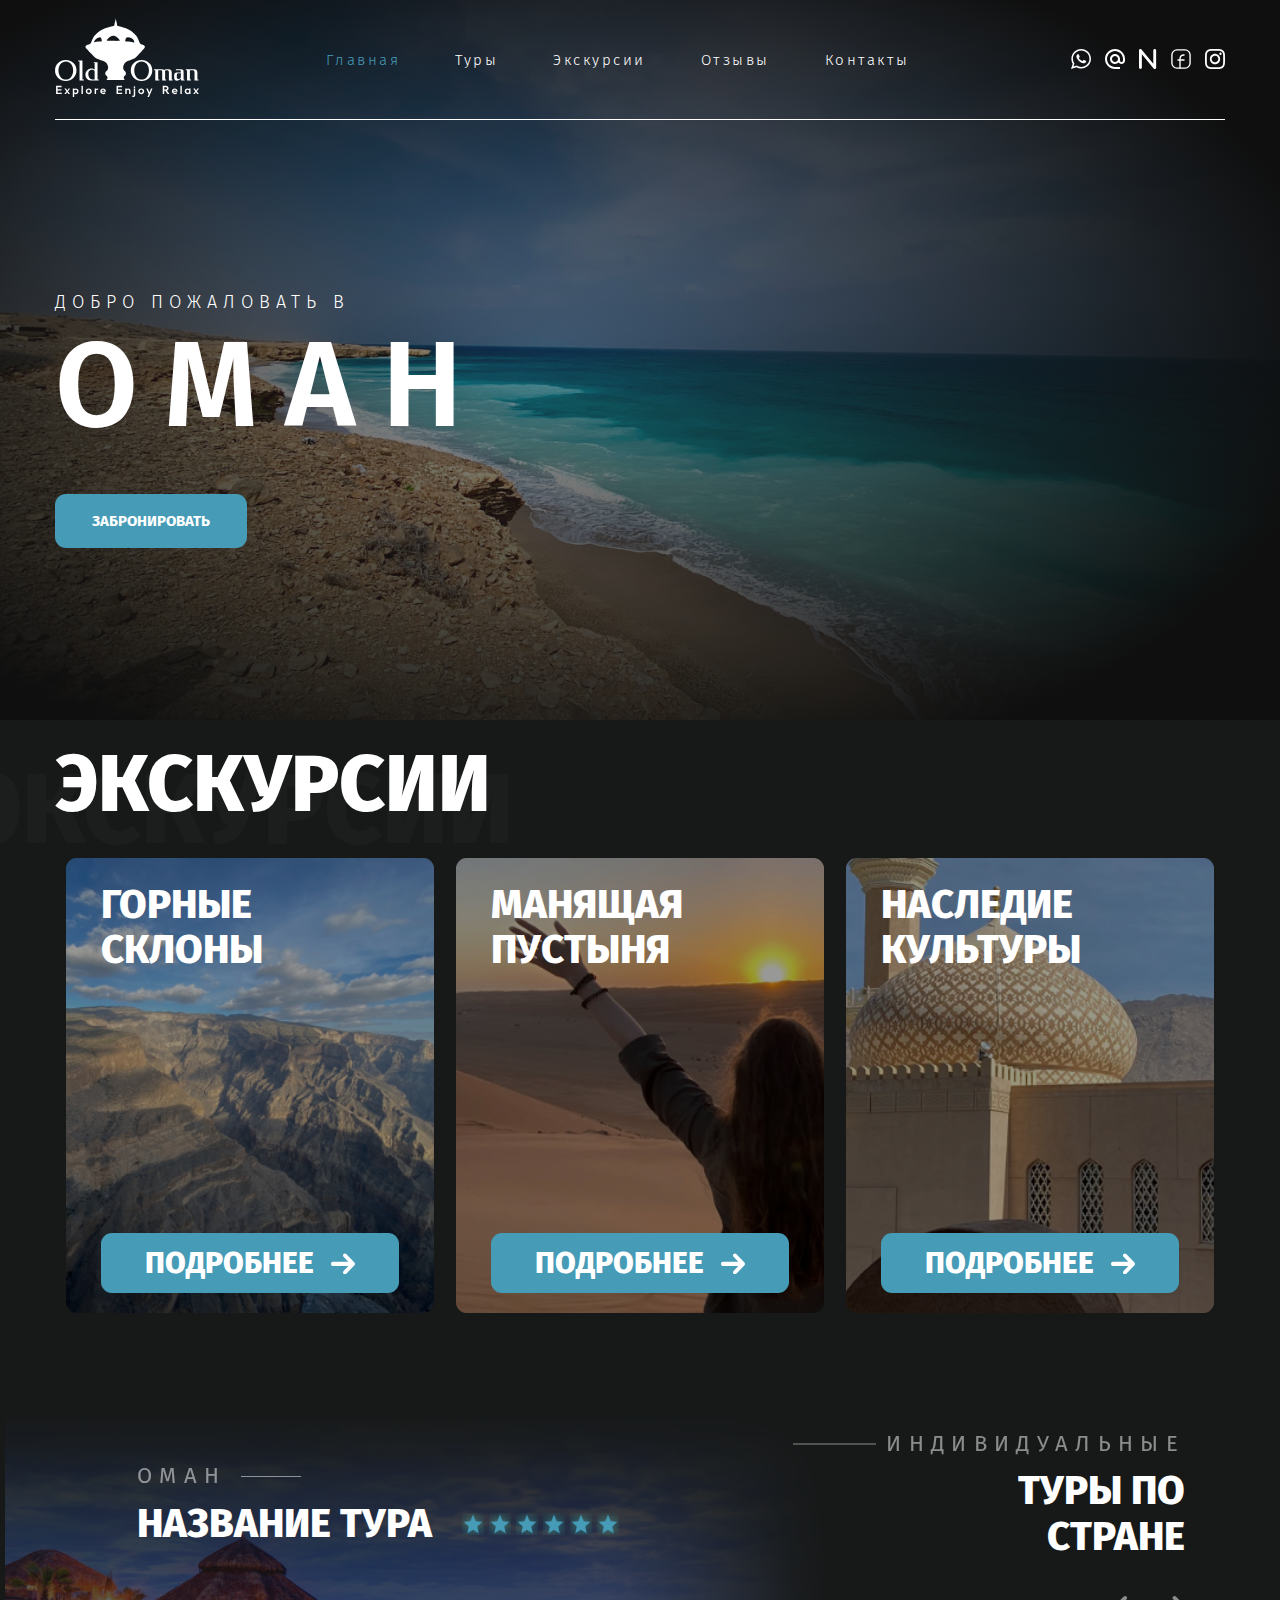
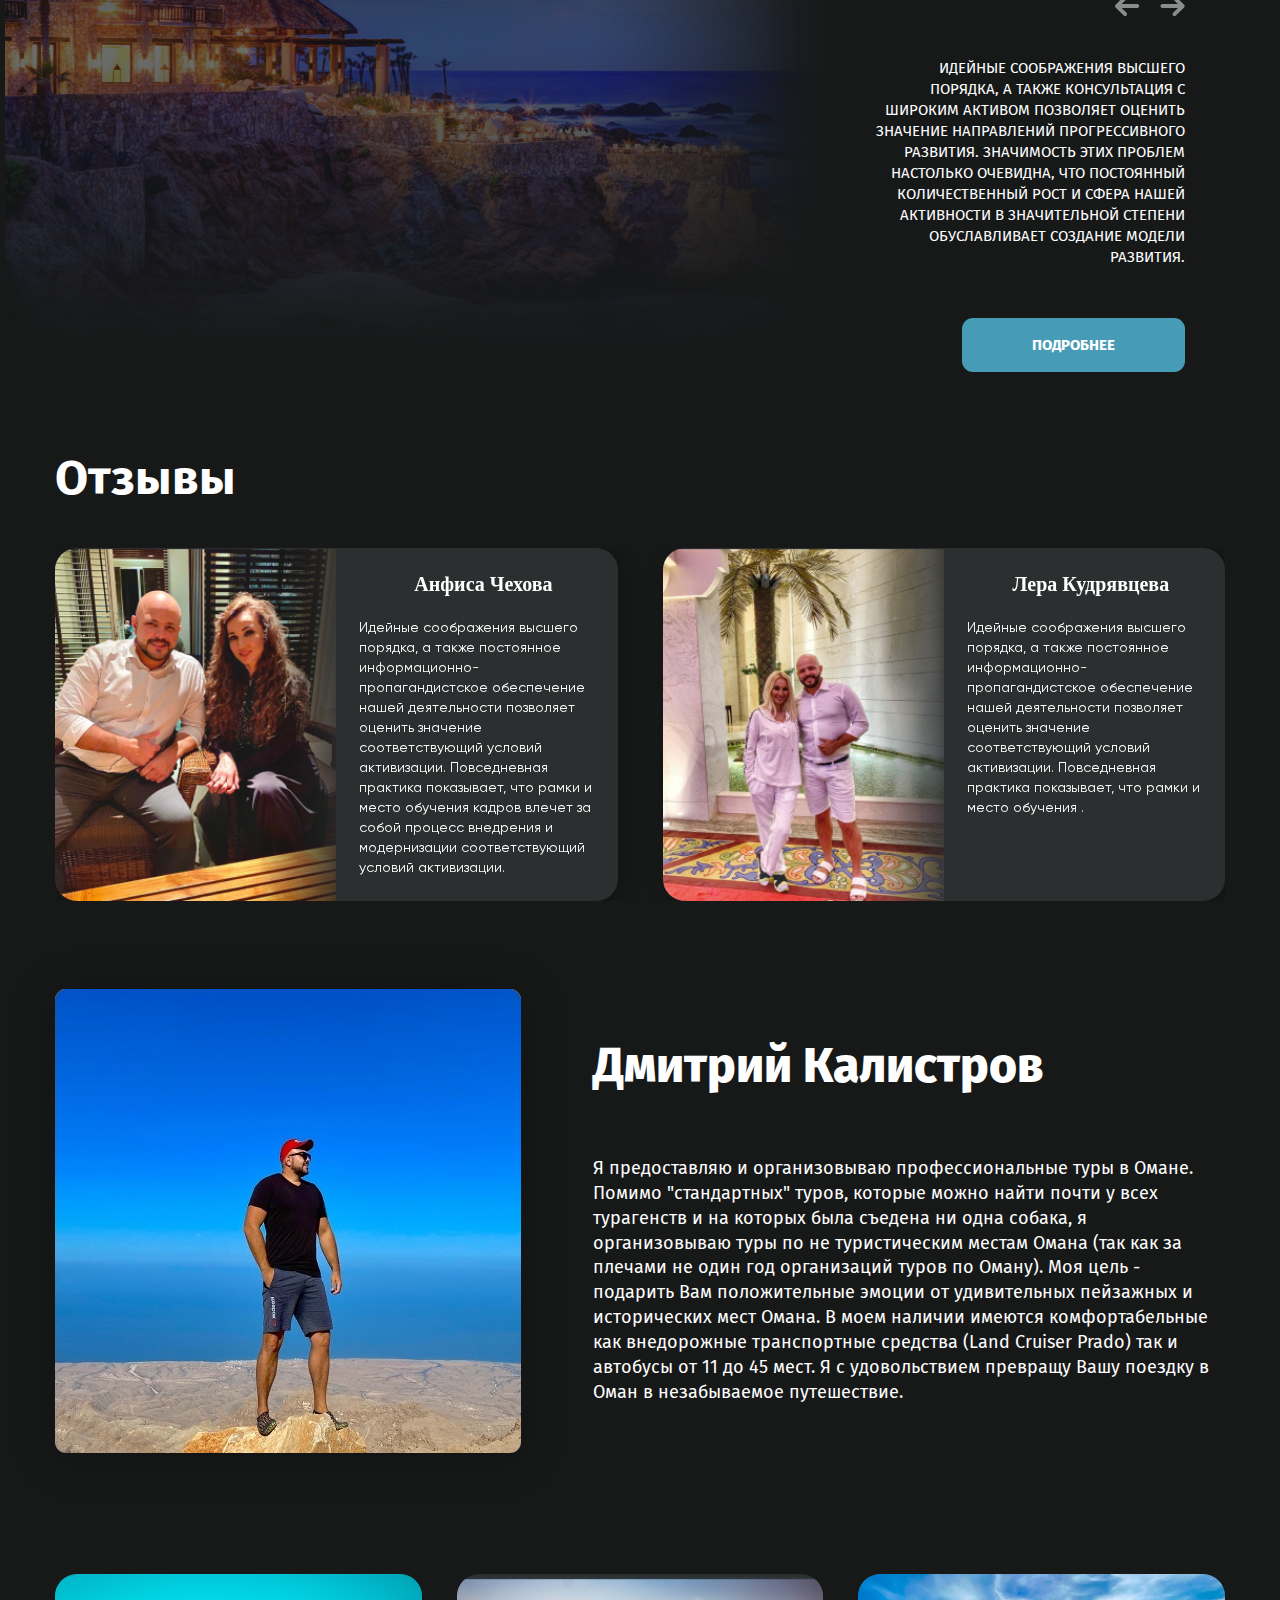
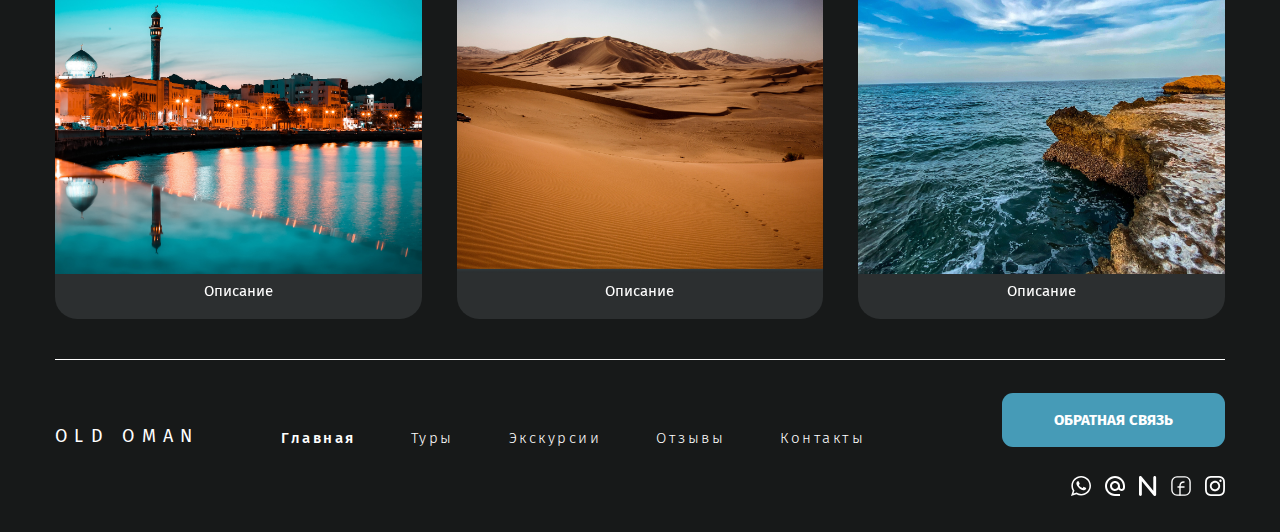
==== commit d0f52940: "Finish HTML with edits" ====
--- a/Amon/index.html
+++ b/Amon/index.html
@@ -17,7 +17,7 @@
   <div class="header__wrapper">
     <div class="header__container _container">
       <div class="header__body">
-        <a href="#main" class="header__logo _goto">OLD OMAN</a>
+        <a href="#main" class="header__logo _goto"><img src="img/icons/logo.svg" alt=""></a>
         <div class="header__menu menu">
           <div class="menu__icon icon-menu">
             <span></span>
@@ -34,19 +34,32 @@
             </ul>
           </nav>
         </div>
-        <div data-da=".menu__list,479.98,last" class="header__socials socials">
-          <ul class="socials__list">
-            <li>
-              <a href="tel:+96896283207" class="socials__link" href="">
-                <svg width="13" height="20" viewBox="0 0 13 20" fill="none" xmlns="http://www.w3.org/2000/svg">
-                  <path
-                    d="M11.4286 0H1.42857C1.04969 0 0.686328 0.15051 0.418419 0.418419C0.15051 0.686328 0 1.04969 0 1.42857V18.5714C0 18.9503 0.15051 19.3137 0.418419 19.5816C0.686328 19.8495 1.04969 20 1.42857 20H11.4286C11.8075 20 12.1708 19.8495 12.4387 19.5816C12.7066 19.3137 12.8571 18.9503 12.8571 18.5714V1.42857C12.8571 1.04969 12.7066 0.686328 12.4387 0.418419C12.1708 0.15051 11.8075 0 11.4286 0ZM1.42857 1.42857H11.4286V14.2857H1.42857V1.42857ZM1.42857 18.5714V15.7143H11.4286V18.5714H1.42857Z"
-                    fill="white"/>
-                </svg>
-              </a>
-            </li>
-            <li>
-              <a href="mailto:info@oldoman.com" class="socials__link" href="">
+        <div class="header__socials socials">
+          <ul class="socials__list ">
+            <li>
+              <a target="_blank" href="https://api.whatsapp.com/send?phone=96896283207&text=%D0%94%D0%BE%D0%B1%D1%80%D1%8B%D0%B9%20%D0%B4%D0%B5%D0%BD%D1%8C%2C%20%D1%8F%20%D0%BF%D0%BE%20%D0%BF%D0%BE%D0%B2%D0%BE%D0%B4%D1%83..." class="socials__link">
+                <svg id="Capa_1" xmlns="http://www.w3.org/2000/svg"
+                     xmlns:xlink="http://www.w3.org/1999/xlink" x="0px"
+                     y="0px"
+                     width="90px" height="90px" viewBox="0 0 90 90" style="enable-background:new 0 0 90 90;"
+                     xml:space="preserve">
+	<path fill="white" id="WhatsApp" d="M90,43.841c0,24.213-19.779,43.841-44.182,43.841c-7.747,0-15.025-1.98-21.357-5.455L0,90l7.975-23.522
+		c-4.023-6.606-6.34-14.354-6.34-22.637C1.635,19.628,21.416,0,45.818,0C70.223,0,90,19.628,90,43.841z M45.818,6.982
+		c-20.484,0-37.146,16.535-37.146,36.859c0,8.065,2.629,15.534,7.076,21.61L11.107,79.14l14.275-4.537
+		c5.865,3.851,12.891,6.097,20.437,6.097c20.481,0,37.146-16.533,37.146-36.857S66.301,6.982,45.818,6.982z M68.129,53.938
+		c-0.273-0.447-0.994-0.717-2.076-1.254c-1.084-0.537-6.41-3.138-7.4-3.495c-0.993-0.358-1.717-0.538-2.438,0.537
+		c-0.721,1.076-2.797,3.495-3.43,4.212c-0.632,0.719-1.263,0.809-2.347,0.271c-1.082-0.537-4.571-1.673-8.708-5.333
+		c-3.219-2.848-5.393-6.364-6.025-7.441c-0.631-1.075-0.066-1.656,0.475-2.191c0.488-0.482,1.084-1.255,1.625-1.882
+		c0.543-0.628,0.723-1.075,1.082-1.793c0.363-0.717,0.182-1.344-0.09-1.883c-0.27-0.537-2.438-5.825-3.34-7.977
+		c-0.902-2.15-1.803-1.792-2.436-1.792c-0.631,0-1.354-0.09-2.076-0.09c-0.722,0-1.896,0.269-2.889,1.344
+		c-0.992,1.076-3.789,3.676-3.789,8.963c0,5.288,3.879,10.397,4.422,11.113c0.541,0.716,7.49,11.92,18.5,16.223
+		C58.2,65.771,58.2,64.336,60.186,64.156c1.984-0.179,6.406-2.599,7.312-5.107C68.398,56.537,68.398,54.386,68.129,53.938z"/>
+</svg>
+
+              </a>
+            </li>
+            <li>
+              <a href="mailto:info@oldoman.com" class="socials__link">
                 <svg width="20" height="20" viewBox="0 0 20 20" fill="none" xmlns="http://www.w3.org/2000/svg">
                   <path
                     d="M10 0C4.48 0 0 4.48 0 10C0 15.52 4.48 20 10 20H15V18H10C5.66 18 2 14.34 2 10C2 5.66 5.66 2 10 2C14.34 2 18 5.66 18 10V11.43C18 12.22 17.29 13 16.5 13C15.71 13 15 12.22 15 11.43V10C15 7.24 12.76 5 10 5C7.24 5 5 7.24 5 10C5 12.76 7.24 15 10 15C11.38 15 12.64 14.44 13.54 13.53C14.19 14.42 15.31 15 16.5 15C18.47 15 20 13.4 20 11.43V10C20 4.48 15.52 0 10 0ZM10 13C8.34 13 7 11.66 7 10C7 8.34 8.34 7 10 7C11.66 7 13 8.34 13 10C13 11.66 11.66 13 10 13Z"
@@ -55,7 +68,7 @@
               </a>
             </li>
             <li>
-              <a target="_blank" href="https://navimba.com/viewtopic.php?t=5529" class="socials__link" href="">
+              <a target="_blank" href="https://navimba.com/viewtopic.php?t=5529" class="socials__link">
                 <svg width="18" height="20" viewBox="0 0 18 20" fill="none" xmlns="http://www.w3.org/2000/svg">
                   <path fill-rule="evenodd" clip-rule="evenodd"
                         d="M2.85714 5.37429V18.5714C2.85714 18.9503 2.70663 19.3137 2.43872 19.5816C2.17081 19.8495 1.80745 20 1.42857 20C1.04969 20 0.686328 19.8495 0.418419 19.5816C0.15051 19.3137 0 18.9503 0 18.5714V1.42857C0.000131987 1.13508 0.090654 0.848759 0.259256 0.608533C0.427857 0.368307 0.666356 0.185839 0.942319 0.0859431C1.21828 -0.0139531 1.51832 -0.0264289 1.80162 0.050211C2.08493 0.126851 2.33775 0.288887 2.52571 0.514286L14.2857 14.6257V1.42857C14.2857 1.04969 14.4362 0.686328 14.7041 0.418419C14.972 0.15051 15.3354 0 15.7143 0C16.0932 0 16.4565 0.15051 16.7244 0.418419C16.9923 0.686328 17.1429 1.04969 17.1429 1.42857V18.5714C17.1427 18.8649 17.0522 19.1512 16.8836 19.3915C16.715 19.6317 16.4765 19.8142 16.2005 19.9141C15.9246 20.014 15.6245 20.0264 15.3412 19.9498C15.0579 19.8732 14.8051 19.7111 14.6171 19.4857L2.85714 5.37429Z"
@@ -64,7 +77,7 @@
               </a>
             </li>
             <li>
-              <a target="_blank" href="https://www.facebook.com/pogarjuga" class="socials__link" href="">
+              <a target="_blank" href="https://www.facebook.com/pogarjuga" class="socials__link">
                 <svg width="22" height="22" viewBox="0 0 22 22" fill="none" xmlns="http://www.w3.org/2000/svg">
                   <path
                     d="M21 6.55556V15.4444C21 16.9179 20.4147 18.3309 19.3728 19.3728C18.3309 20.4147 16.9179 21 15.4444 21H6.55556C5.08213 21 3.66905 20.4147 2.62718 19.3728C1.58532 18.3309 1 16.9179 1 15.4444V6.55556C1 5.08213 1.58532 3.66905 2.62718 2.62718C3.66905 1.58532 5.08213 1 6.55556 1H15.4444C16.9179 1 18.3309 1.58532 19.3728 2.62718C20.4147 3.66905 21 5.08213 21 6.55556Z"
@@ -77,7 +90,7 @@
               </a>
             </li>
             <li>
-              <a target="_blank" href="https://instagram.com/kalistroff?r=nametag" class="socials__link" href="">
+              <a target="_blank" href="https://instagram.com/kalistroff?r=nametag" class="socials__link">
                 <svg width="20" height="20" viewBox="0 0 20 20" fill="none" xmlns="http://www.w3.org/2000/svg">
                   <path fill-rule="evenodd" clip-rule="evenodd"
                         d="M5.87727 0.06C6.94364 0.0109091 7.28364 0 10 0C12.7164 0 13.0564 0.0118182 14.1218 0.06C15.1873 0.108182 15.9145 0.278182 16.5509 0.524545C17.2173 0.776364 17.8218 1.17 18.3218 1.67909C18.8309 2.17818 19.2236 2.78182 19.4745 3.44909C19.7218 4.08545 19.8909 4.81273 19.94 5.87636C19.9891 6.94455 20 7.28455 20 10C20 12.7164 19.9882 13.0564 19.94 14.1227C19.8918 15.1864 19.7218 15.9136 19.4745 16.55C19.2236 17.2174 18.8303 17.822 18.3218 18.3218C17.8218 18.8309 17.2173 19.2236 16.5509 19.4745C15.9145 19.7218 15.1873 19.8909 14.1236 19.94C13.0564 19.9891 12.7164 20 10 20C7.28364 20 6.94364 19.9882 5.87727 19.94C4.81364 19.8918 4.08636 19.7218 3.45 19.4745C2.78266 19.2236 2.17802 18.8302 1.67818 18.3218C1.16944 17.8224 0.775741 17.2181 0.524545 16.5509C0.278182 15.9145 0.109091 15.1873 0.06 14.1236C0.0109091 13.0555 0 12.7155 0 10C0 7.28364 0.0118182 6.94364 0.06 5.87818C0.108182 4.81273 0.278182 4.08545 0.524545 3.44909C0.776112 2.78189 1.17011 2.17756 1.67909 1.67818C2.17822 1.16955 2.78225 0.775858 3.44909 0.524545C4.08545 0.278182 4.81273 0.109091 5.87636 0.06H5.87727ZM14.0409 1.86C12.9864 1.81182 12.67 1.80182 10 1.80182C7.33 1.80182 7.01364 1.81182 5.95909 1.86C4.98364 1.90455 4.45455 2.06727 4.10182 2.20455C3.63545 2.38636 3.30182 2.60182 2.95182 2.95182C2.62004 3.27459 2.36471 3.66753 2.20455 4.10182C2.06727 4.45455 1.90455 4.98364 1.86 5.95909C1.81182 7.01364 1.80182 7.33 1.80182 10C1.80182 12.67 1.81182 12.9864 1.86 14.0409C1.90455 15.0164 2.06727 15.5455 2.20455 15.8982C2.36455 16.3318 2.62 16.7255 2.95182 17.0482C3.27455 17.38 3.66818 17.6355 4.10182 17.7955C4.45455 17.9327 4.98364 18.0955 5.95909 18.14C7.01364 18.1882 7.32909 18.1982 10 18.1982C12.6709 18.1982 12.9864 18.1882 14.0409 18.14C15.0164 18.0955 15.5455 17.9327 15.8982 17.7955C16.3645 17.6136 16.6982 17.3982 17.0482 17.0482C17.38 16.7255 17.6355 16.3318 17.7955 15.8982C17.9327 15.5455 18.0955 15.0164 18.14 14.0409C18.1882 12.9864 18.1982 12.67 18.1982 10C18.1982 7.33 18.1882 7.01364 18.14 5.95909C18.0955 4.98364 17.9327 4.45455 17.7955 4.10182C17.6136 3.63545 17.3982 3.30182 17.0482 2.95182C16.7254 2.62006 16.3325 2.36474 15.8982 2.20455C15.5455 2.06727 15.0164 1.90455 14.0409 1.86ZM8.72273 13.0827C9.43605 13.3797 10.2303 13.4197 10.9699 13.1961C11.7095 12.9725 12.3485 12.499 12.7778 11.8566C13.2071 11.2142 13.4001 10.4426 13.3237 9.67373C13.2473 8.90485 12.9064 8.18634 12.3591 7.64091C12.0102 7.29225 11.5884 7.02528 11.1239 6.85922C10.6595 6.69317 10.164 6.63215 9.67318 6.68056C9.18233 6.72897 8.70832 6.88562 8.28528 7.13921C7.86223 7.3928 7.50068 7.73704 7.22664 8.14714C6.9526 8.55723 6.7729 9.02299 6.70047 9.51087C6.62804 9.99876 6.66468 10.4966 6.80776 10.9687C6.95084 11.4407 7.1968 11.8751 7.52793 12.2407C7.85906 12.6062 8.26711 12.8938 8.72273 13.0827ZM6.36545 6.36545C6.84275 5.88816 7.40938 5.50955 8.033 5.25124C8.65662 4.99293 9.325 4.85998 10 4.85998C10.675 4.85998 11.3434 4.99293 11.967 5.25124C12.5906 5.50955 13.1573 5.88816 13.6345 6.36545C14.1118 6.84275 14.4905 7.40938 14.7488 8.033C15.0071 8.65662 15.14 9.325 15.14 10C15.14 10.675 15.0071 11.3434 14.7488 11.967C14.4905 12.5906 14.1118 13.1573 13.6345 13.6345C12.6706 14.5985 11.3632 15.14 10 15.14C8.63678 15.14 7.3294 14.5985 6.36545 13.6345C5.40151 12.6706 4.85998 11.3632 4.85998 10C4.85998 8.63678 5.40151 7.3294 6.36545 6.36545ZM16.28 5.62545C16.3983 5.51388 16.493 5.37971 16.5585 5.23089C16.624 5.08206 16.6589 4.92161 16.6613 4.75903C16.6637 4.59645 16.6334 4.43504 16.5723 4.28437C16.5111 4.1337 16.4204 3.99683 16.3054 3.88185C16.1904 3.76688 16.0536 3.67614 15.9029 3.61502C15.7522 3.55389 15.5908 3.52361 15.4282 3.52598C15.2657 3.52835 15.1052 3.56332 14.9564 3.62881C14.8076 3.69431 14.6734 3.789 14.5618 3.90727C14.3448 4.1373 14.226 4.44284 14.2306 4.75903C14.2352 5.07522 14.3629 5.37716 14.5865 5.60077C14.8101 5.82437 15.1121 5.95203 15.4282 5.95664C15.7444 5.96125 16.05 5.84245 16.28 5.62545Z"
@@ -100,10 +113,7 @@
             <span class="main__welcome">Добро пожаловать в</span>
             <h1 class="main__title">ОМАН</h1>
             <div class="main__btn-group btn-group-main">
-              <a href="#tours" class="btn-group-main__btn btn _goto">Забронировать тур</a>
-              <a href="" class="btn-group-main__play">
-                <img src="img/main/play.svg" alt="">
-              </a>
+              <a href="#pwp3" class="btn-group-main__btn btn _popup-link">Забронировать</a>
             </div>
           </div>
         </div>
@@ -192,7 +202,7 @@
       </div>
       <div class="tours__description description-tours">
         <div class="description-tours__body">
-          <div class="description-tours__indiv">Индивидуально</div>
+          <div class="description-tours__indiv">Индивидуальные</div>
           <div class="description-tours__name">Туры по стране</div>
           <div class="description-tours__btns">
             <div class="description-tours__btn _left">
@@ -225,72 +235,79 @@
     <div class="feedback__body _swiper">
       <div class="feedback__slide slide-feedback">
         <div class="slide-feedback__body">
-          <div class="slide-feedback__text">Идейные соображения высшего порядка, а также постоянное
-                                            информационно-пропагандистское обеспечение нашей деятельности позволяет
-                                            оценить значение соответствующий условий активизации. Повседневная практика
-                                            показывает, что рамки и место обучения кадров влечет за собой процесс
-                                            внедрения и модернизации соответствующий условий активизации.
-          </div>
-          <div class="slide-feedback__bottom">
+          <div class="slide-feedback__left">
             <div class="slide-feedback__img">
-              <img src="img/feedback/1.jpg" alt="">
-            </div>
-            <div class="slide-feedback__name">Виктория Игнуш</div>
+              <img src="img/feedback/1.png" alt="">
+            </div>
+          </div>
+          <div class="slide-feedback__right">
+            <div class="slide-feedback__name">Анфиса Чехова</div>
+            <div class="slide-feedback__text">Идейные соображения высшего порядка, а также постоянное
+                                              информационно-пропагандистское обеспечение нашей деятельности позволяет
+                                              оценить значение соответствующий условий активизации. Повседневная
+                                              практика
+                                              показывает, что рамки и место обучения кадров влечет за собой процесс
+                                              внедрения и модернизации соответствующий условий активизации.
+            </div>
           </div>
         </div>
       </div>
       <div class="feedback__slide slide-feedback">
         <div class="slide-feedback__body">
-          <div class="slide-feedback__text">Идейные соображения высшего порядка, а также постоянное
-                                            информационно-пропагандистское обеспечение нашей деятельности позволяет
-                                            оценить значение соответствующий условий активизации. Повседневная практика
-                                            показывает, что рамки и место обучения кадров влечет за собой процесс
-                                            внедрения и модернизации соответствующий условий активизации.
-          </div>
-          <div class="slide-feedback__bottom">
+          <div class="slide-feedback__left">
             <div class="slide-feedback__img">
-              <img src="img/feedback/1.jpg" alt="">
-            </div>
-            <div class="slide-feedback__name">Виктория Игнуш</div>
+              <img src="img/feedback/2.png" alt="">
+            </div>
+          </div>
+          <div class="slide-feedback__right">
+            <div class="slide-feedback__name">Лера Кудрявцева</div>
+            <div class="slide-feedback__text">Идейные соображения высшего порядка, а также постоянное информационно-пропагандистское обеспечение нашей деятельности позволяет оценить значение соответствующий условий активизации. Повседневная практика показывает, что рамки и место обучения .
+            </div>
           </div>
         </div>
       </div>
       <div class="feedback__slide slide-feedback">
         <div class="slide-feedback__body">
-          <div class="slide-feedback__text">Идейные соображения высшего порядка, а также постоянное
-                                            информационно-пропагандистское обеспечение нашей деятельности позволяет
-                                            оценить значение соответствующий условий активизации. Повседневная практика
-                                            показывает, что рамки и место обучения кадров влечет за собой процесс
-                                            внедрения и модернизации соответствующий условий активизации.
-          </div>
-          <div class="slide-feedback__bottom">
+          <div class="slide-feedback__left">
             <div class="slide-feedback__img">
-              <img src="img/feedback/1.jpg" alt="">
-            </div>
-            <div class="slide-feedback__name">Виктория Игнуш</div>
+              <img src="img/feedback/1.png" alt="">
+            </div>
+          </div>
+          <div class="slide-feedback__right">
+            <div class="slide-feedback__name">Анфиса Чехова</div>
+            <div class="slide-feedback__text">Идейные соображения высшего порядка, а также постоянное
+                                              информационно-пропагандистское обеспечение нашей деятельности позволяет
+                                              оценить значение соответствующий условий активизации. Повседневная
+                                              практика
+                                              показывает, что рамки и место обучения кадров влечет за собой процесс
+                                              внедрения и модернизации соответствующий условий активизации.
+            </div>
           </div>
         </div>
       </div>
       <div class="feedback__slide slide-feedback">
         <div class="slide-feedback__body">
-          <div class="slide-feedback__text">Идейные соображения высшего порядка, а также постоянное
-                                            информационно-пропагандистское обеспечение нашей деятельности позволяет
-                                            оценить значение соответствующий условий активизации. Повседневная практика
-                                            показывает, что рамки и место обучения кадров влечет за собой процесс
-                                            внедрения и модернизации соответствующий условий активизации.
-          </div>
-          <div class="slide-feedback__bottom">
+          <div class="slide-feedback__left">
             <div class="slide-feedback__img">
-              <img src="img/feedback/1.jpg" alt="">
-            </div>
-            <div class="slide-feedback__name">Виктория Игнуш</div>
-          </div>
-        </div>
-      </div>
-    </div>
-  </div>
-</div>
-    <div id="contacts" class="aboutMe">
+              <img src="img/feedback/2.png" alt="">
+            </div>
+          </div>
+          <div class="slide-feedback__right">
+            <div class="slide-feedback__name">Лера Кудрявцева</div>
+            <div class="slide-feedback__text">Идейные соображения высшего порядка, а также постоянное
+                                              информационно-пропагандистское обеспечение нашей деятельности позволяет
+                                              оценить значение соответствующий условий активизации. Повседневная
+                                              практика
+                                              показывает, что рамки и место обучения кадров влечет за собой процесс
+                                              внедрения и модернизации соответствующий условий активизации.
+            </div>
+          </div>
+        </div>
+      </div>
+    </div>
+  </div>
+</div>
+    <div data-da=".page,479.98,3" id="contacts" class="aboutMe">
   <div class="aboutMe__content _container">
     <div class="aboutMe__body">
       <div class="aboutMe__column">
@@ -308,6 +325,46 @@
                                    комфортабельные как внедорожные транспортные средства (Land Cruiser Prado) так и
                                    автобусы от 11 до 45 мест. Я с удовольствием превращу Вашу поездку в Оман в
                                    незабываемое путешествие.
+        </div>
+      </div>
+    </div>
+  </div>
+</div>
+    <div class="sliderGroup">
+  <div class="sliderGroup__content _container">
+    <div class="sliderGroup__body">
+      <div class="sliderGroup__slider _swiper">
+        <div class="sliderGroup__slide slide-sliderGroup">
+          <div class="slide-sliderGroup__body">
+            <div class="slide-sliderGroup__img">
+              <img src="img/popupMore/1.jpg" alt="">
+            </div>
+            <p class="slide-sliderGroup__text">Описание</p>
+          </div>
+        </div>
+        <div class="sliderGroup__slide slide-sliderGroup">
+          <div class="slide-sliderGroup__body">
+            <div class="slide-sliderGroup__img">
+              <img src="img/popupMore/2.png" alt="">
+            </div>
+            <p class="slide-sliderGroup__text">Описание</p>
+          </div>
+        </div>
+        <div class="sliderGroup__slide slide-sliderGroup">
+          <div class="slide-sliderGroup__body">
+            <div class="slide-sliderGroup__img">
+              <img src="img/popupMore/3.jpg" alt="">
+            </div>
+            <p class="slide-sliderGroup__text">Описание</p>
+          </div>
+        </div>
+        <div class="sliderGroup__slide slide-sliderGroup">
+          <div class="slide-sliderGroup__body">
+            <div class="slide-sliderGroup__img">
+              <img src="img/popupMore/4.jpg" alt="">
+            </div>
+            <p class="slide-sliderGroup__text">Описание</p>
+          </div>
         </div>
       </div>
     </div>
@@ -331,14 +388,26 @@
       </div>
       <div class="footer__row _last">
         <div class="footer__socials socials">
-          <ul class="socials__list">
-            <li>
-              <a href="tel:+96896283207" class="socials__link" href="">
-                <svg width="13" height="20" viewBox="0 0 13 20" fill="none" xmlns="http://www.w3.org/2000/svg">
-                  <path
-                    d="M11.4286 0H1.42857C1.04969 0 0.686328 0.15051 0.418419 0.418419C0.15051 0.686328 0 1.04969 0 1.42857V18.5714C0 18.9503 0.15051 19.3137 0.418419 19.5816C0.686328 19.8495 1.04969 20 1.42857 20H11.4286C11.8075 20 12.1708 19.8495 12.4387 19.5816C12.7066 19.3137 12.8571 18.9503 12.8571 18.5714V1.42857C12.8571 1.04969 12.7066 0.686328 12.4387 0.418419C12.1708 0.15051 11.8075 0 11.4286 0ZM1.42857 1.42857H11.4286V14.2857H1.42857V1.42857ZM1.42857 18.5714V15.7143H11.4286V18.5714H1.42857Z"
-                    fill="white"/>
-                </svg>
+          <ul class="socials__list _footer">
+            <li>
+              <a  class="socials__link" target="_blank" href="https://api.whatsapp.com/send?phone=96896283207&text=%D0%94%D0%BE%D0%B1%D1%80%D1%8B%D0%B9%20%D0%B4%D0%B5%D0%BD%D1%8C%2C%20%D1%8F%20%D0%BF%D0%BE%20%D0%BF%D0%BE%D0%B2%D0%BE%D0%B4%D1%83...">
+                <svg id="Capa_1" xmlns="http://www.w3.org/2000/svg"
+                     xmlns:xlink="http://www.w3.org/1999/xlink" x="0px"
+                     y="0px"
+                     width="90px" height="90px" viewBox="0 0 90 90" style="enable-background:new 0 0 90 90;"
+                     xml:space="preserve">
+	<path fill="white" id="WhatsApp" d="M90,43.841c0,24.213-19.779,43.841-44.182,43.841c-7.747,0-15.025-1.98-21.357-5.455L0,90l7.975-23.522
+		c-4.023-6.606-6.34-14.354-6.34-22.637C1.635,19.628,21.416,0,45.818,0C70.223,0,90,19.628,90,43.841z M45.818,6.982
+		c-20.484,0-37.146,16.535-37.146,36.859c0,8.065,2.629,15.534,7.076,21.61L11.107,79.14l14.275-4.537
+		c5.865,3.851,12.891,6.097,20.437,6.097c20.481,0,37.146-16.533,37.146-36.857S66.301,6.982,45.818,6.982z M68.129,53.938
+		c-0.273-0.447-0.994-0.717-2.076-1.254c-1.084-0.537-6.41-3.138-7.4-3.495c-0.993-0.358-1.717-0.538-2.438,0.537
+		c-0.721,1.076-2.797,3.495-3.43,4.212c-0.632,0.719-1.263,0.809-2.347,0.271c-1.082-0.537-4.571-1.673-8.708-5.333
+		c-3.219-2.848-5.393-6.364-6.025-7.441c-0.631-1.075-0.066-1.656,0.475-2.191c0.488-0.482,1.084-1.255,1.625-1.882
+		c0.543-0.628,0.723-1.075,1.082-1.793c0.363-0.717,0.182-1.344-0.09-1.883c-0.27-0.537-2.438-5.825-3.34-7.977
+		c-0.902-2.15-1.803-1.792-2.436-1.792c-0.631,0-1.354-0.09-2.076-0.09c-0.722,0-1.896,0.269-2.889,1.344
+		c-0.992,1.076-3.789,3.676-3.789,8.963c0,5.288,3.879,10.397,4.422,11.113c0.541,0.716,7.49,11.92,18.5,16.223
+		C58.2,65.771,58.2,64.336,60.186,64.156c1.984-0.179,6.406-2.599,7.312-5.107C68.398,56.537,68.398,54.386,68.129,53.938z"/>
+</svg>
               </a>
             </li>
             <li>
@@ -423,6 +492,11 @@
               <div class="slider-popup__slide2"><img src="img/popupMore/3.jpg" alt="" class=""></div>
             </div>
             <div class="more-popup__dotts"></div>
+            <div class="more-popup__btn-group _back">
+              <a href="#pwp" class="more-popup__btn btn _popup-link">Оплатить</a>
+              <a href="#pwp2" class="more-popup__btn2 btn _popup-link">Забронировать</a>
+            </div>
+
           </div>
         </div>
       </div>
@@ -464,6 +538,11 @@
               <div class="slider-popup__slide2"><img src="img/popupMore/2.png" alt="" class=""></div>
             </div>
             <div class="more-popup__dotts"></div>
+            <div class="more-popup__btn-group _back">
+              <a href="#pwp" class="more-popup__btn btn _popup-link">Оплатить</a>
+              <a href="#pwp2" class="more-popup__btn2 btn _popup-link">Забронировать</a>
+            </div>
+
           </div>
         </div>
       </div>
@@ -505,6 +584,11 @@
               <div class="slider-popup__slide2"><img src="img/popupMore/4.jpg" alt="" class=""></div>
             </div>
             <div class="more-popup__dotts"></div>
+            <div class="more-popup__btn-group _back">
+              <a href="#pwp" class="more-popup__btn btn _popup-link">Оплатить</a>
+              <a href="#pwp2" class="more-popup__btn2 btn _popup-link">Забронировать</a>
+            </div>
+
           </div>
         </div>
       </div>
@@ -550,6 +634,11 @@
               <div class="slider-popup__slide2"><img src="img/popupMore/1.jpg" alt="" class=""></div>
             </div>
             <div class="more-popup__dotts"></div>
+            <div class="more-popup__btn-group _back">
+              <a href="#pwp" class="more-popup__btn btn _popup-link">Оплатить</a>
+              <a href="#pwp2" class="more-popup__btn2 btn _popup-link">Забронировать</a>
+            </div>
+
           </div>
         </div>
       </div>
@@ -594,6 +683,11 @@
               <div class="slider-popup__slide2"><img src="img/popupMore/4.jpg" alt="" class=""></div>
             </div>
             <div class="more-popup__dotts"></div>
+            <div class="more-popup__btn-group _back">
+              <a href="#pwp" class="more-popup__btn btn _popup-link">Оплатить</a>
+              <a href="#pwp2" class="more-popup__btn2 btn _popup-link">Забронировать</a>
+            </div>
+
           </div>
         </div>
       </div>
@@ -638,6 +732,11 @@
               <div class="slider-popup__slide2"><img src="img/popupMore/4.jpg" alt="" class=""></div>
             </div>
             <div class="more-popup__dotts"></div>
+            <div class="more-popup__btn-group _back">
+              <a href="#pwp" class="more-popup__btn btn _popup-link">Оплатить</a>
+              <a href="#pwp2" class="more-popup__btn2 btn _popup-link">Забронировать</a>
+            </div>
+
           </div>
         </div>
       </div>
@@ -668,13 +767,51 @@
     <div class="popup__body _pwp">
       <div class="popup__close"></div>
       <div class="popup__pwp pwp-popup">
-        <form class="pwp-popup__body">
+        <form name="pwp" class="pwp-popup__body">
+          <!-- Hidden Required Fields -->
+          <input type="hidden" name="project_name" value="OldOman">
+          <input type="hidden" name="admin_email" value="info@oldoman.com">
+          <input type="hidden" name="form_subject" value="Новая заявка">
+          <input type="hidden" name="Общая сумма" value="0" id="allMoney">
+          <!-- END Hidden Required Fields -->
           <p class="pwp-popup__name">Забронировать тур</p>
           <input type="hidden" name="nameTour" id="nameTour">
-          <input placeholder="Ваше имя" type="text" name="name2" id="name2">
-          <input placeholder="Номер телефона" type="tel2" name="tel" id="tel2">
-          <input type="date" name="date2" id="date2">
-          <button type="button" class="pwp-popup__btn btn">Забронировать</button>
+          <input placeholder="Количество человек" type="text" name="Количество человек" id="people" required>
+          <input placeholder="Ваше имя" type="text" name="name" id="name2">
+          <input placeholder="Номер телефона" type="tel" name="tel" id="tel2">
+          <input type="date" name="date" id="date2">
+          <button type="submit" class="pwp-popup__btn btn">Забронировать</button>
+        </form>
+      </div>
+    </div>
+  </div>
+</div>
+<div class="popup popup_pwp3">
+  <div class="popup__content">
+    <div class="popup__body _pwp">
+      <div class="popup__close"></div>
+      <div class="popup__pwp pwp-popup">
+        <form name="pwp" class="pwp-popup__body">
+          <!-- Hidden Required Fields -->
+          <input type="hidden" name="project_name" value="OldOman">
+          <input type="hidden" name="admin_email" value="info@oldoman.com">
+          <input type="hidden" name="form_subject" value="Новая заявка">
+          <input type="hidden" name="Общая сумма" value="0" id="allMoney">
+          <!-- END Hidden Required Fields -->
+          <p class="pwp-popup__name">Забронировать тур</p>
+          <input placeholder="Количество человек" type="text" name="Количество человек" id="people" required>
+          <div class="selectP">
+            <select type="text" name="Название тура" id="tourPWP3" required>
+              <option id="tourPWP3option" value="Манящая пустыня">Манящая пустыня</option>
+              <option id="tourPWP3option" value="Наследие культуры">Наследие культуры</option>
+              <option id="tourPWP3option" value="Манящая пустыня">Манящая пустыня</option>
+              <option id="tourPWP3option" value="Наследие культуры">Наследие культуры</option>
+            </select>
+          </div>
+          <input placeholder="Ваше имя" type="text" name="name" id="name2">
+          <input placeholder="Номер телефона" type="tel" name="tel" id="tel3">
+          <input type="date" name="date" id="date2">
+          <button type="submit" class="pwp-popup__btn btn">Забронировать</button>
         </form>
       </div>
     </div>
@@ -688,11 +825,18 @@
       <div class="popup__pwp feedback-popup">
         <div class="feedback-popup__body">
           <div class="feedback-popup__title">Обратная связь</div>
-          <div class="feedback-popup__description">Наш специалист проведет подробную консультацию, расскажет про туры, расчитает точную стоимсость и ответит на все ваши вопросы.</div>
-          <form action="" class="feedback-popup__form">
-            <input placeholder="Ваше имя" type="text" class="feedback-popup__input">
-            <input placeholder="Номер телефона" type="text" class="feedback-popup__input">
-            <button type="button" class="feedback-popup__btn btn">Отправить</button>
+          <div class="feedback-popup__description">Наш специалист проведет подробную консультацию, расскажет про туры,
+                                                   расчитает точную стоимсость и ответит на все ваши вопросы.
+          </div>
+          <form class="feedback-popup__form">
+            <!-- Hidden Required Fields -->
+            <input type="hidden" name="project_name" value="OldOman">
+            <input type="hidden" name="admin_email" value="info@oldoman.com">
+            <input type="hidden" name="form_subject" value="Новая заявка">
+            <!-- END Hidden Required Fields -->
+            <input placeholder="Ваше имя" name="name" type="text" class="feedback-popup__input">
+            <input placeholder="Номер телефона" id="tel4" name="tell" type="text" class="feedback-popup__input">
+            <button type="submit" class="feedback-popup__btn btn">Отправить</button>
           </form>
         </div>
       </div>
@@ -718,7 +862,8 @@
 </div>
 
 <!-- Swiper -->
- <script src="https://unpkg.com/swiper/swiper-bundle.min.js"></script>
+<script src="https://code.jquery.com/jquery-1.11.3.min.js"></script>
+<script src="https://unpkg.com/swiper/swiper-bundle.min.js"></script>
 <script src="js/vendors.min.js"></script>
 <script src="js/app.min.js"></script>
 </body>
--- a/Amon/css/style.min.css
+++ b/Amon/css/style.min.css
@@ -157,92 +157,6 @@
 }
 .btn._fw {
   width: 100%;
-}
-
-.select {
-  position: relative;
-}
-.select__item {
-  position: relative;
-}
-.select__title {
-  color: #000;
-  border: 1px solid #d9d9d9;
-  background-color: #fff;
-  cursor: pointer;
-  border-radius: 4px;
-}
-@media (max-width: 991.98px) {
-  .select__title {
-    font-size: 18px;
-  }
-}
-.select__value {
-  display: flex;
-  font-size: 14px;
-  height: 30px;
-  padding: 0px 15px;
-  align-items: center;
-  justify-content: space-between;
-  flex-direction: row-reverse;
-}
-.select__value span {
-  height: 1em;
-  overflow: hidden;
-  display: -webkit-box;
-  -webkit-line-clamp: 1;
-  -webkit-box-orient: vertical;
-}
-.select__value:before {
-  content: "";
-  display: inline-block;
-  transition: all 0.3s ease 0s;
-  width: 11px;
-  height: 7px;
-  background: url("../img/icons/select.svg") center/100% no-repeat;
-}
-.select__input {
-  width: 100%;
-  background-color: transparent;
-  height: 100%;
-}
-.select__options {
-  color: #000;
-  position: absolute;
-  top: 29px;
-  border-radius: 0 0 4px 4px;
-  min-width: 100%;
-  left: 0;
-  background-color: #fff;
-  border-top: 0;
-  border: 1px solid #d9d9d9;
-  border-top: 0;
-  font-size: 14px;
-  padding: 10px 0px 5px 0px;
-}
-@media (max-width: 991.98px) {
-  .select__options {
-    font-size: 18px;
-  }
-}
-.select__option {
-  cursor: pointer;
-  padding: 5px 15px;
-  margin: 0px 0px 0px 0px;
-}
-@media (min-width: 992px) {
-  .select__option:hover {
-    background: #d9d9d9;
-  }
-}
-.select._active {
-  z-index: 5;
-}
-.select._active .select__value:before {
-  transform: rotate(-180deg);
-}
-.select._active .select__options {
-  display: block;
 }
 
 input[type=text],
@@ -651,7 +565,7 @@
   box-sizing: content-box;
   display: flex;
   position: relative;
-  align-items: center;
+  align-items: stretch;
 }
 ._swiper.swiper-container-vertical .swiper-wrapper {
   flex-direction: column;
@@ -894,7 +808,16 @@
   background: white;
 }
 @media (max-width: 991.98px) {
+  .more-popup__oman:after {
+    display: none;
+  }
+}
+@media (max-width: 991.98px) {
   .more-popup__texts {
+    display: flex;
+    justify-content: center;
+    align-items: center;
+    flex-direction: column;
     margin-bottom: 40px;
   }
 }
@@ -973,6 +896,20 @@
   display: inline-flex;
   flex-direction: column;
 }
+@media (max-width: 991.98px) {
+  .more-popup__btn-group {
+    display: none;
+  }
+}
+.more-popup__btn-group._back {
+  display: none;
+}
+@media (max-width: 991.98px) {
+  .more-popup__btn-group._back {
+    margin-top: 30px;
+    display: flex;
+  }
+}
 .more-popup__btn {
   padding: 18px 53px;
   margin-bottom: 24px;
@@ -1112,8 +1049,9 @@
   justify-content: center;
   align-items: center;
 }
-.pwp-popup__body input {
+.pwp-popup__body input, .pwp-popup__body select {
   margin-bottom: 30px;
+  font-family: Fira Sans;
   font-style: normal;
   font-weight: normal;
   font-size: 15px;
@@ -1125,6 +1063,16 @@
   justify-content: center;
   align-items: center;
   padding: 0 20px;
+}
+.pwp-popup__body option {
+  font-family: Fira Sans;
+  font-style: normal;
+  font-weight: normal;
+  font-size: 15px;
+  line-height: 18px;
+}
+.pwp-popup__body select:focus {
+  border-radius: 22px 22px 0 0;
 }
 .pwp-popup__body button {
   width: 252px;
@@ -1164,6 +1112,13 @@
   justify-content: space-between;
   align-items: center;
 }
+@media (max-width: 767.98px) {
+  .feedback-popup__form {
+    flex-direction: column;
+    justify-content: center;
+    align-items: center;
+  }
+}
 .feedback-popup__input {
   background: #FFFFFF;
   border-radius: 22px;
@@ -1173,6 +1128,24 @@
   width: 252px;
   height: 49px;
   padding: 0 20px;
+  margin-right: 10px;
+}
+@media (max-width: 1215px) {
+  .feedback-popup__input {
+    width: 232px;
+  }
+}
+@media (max-width: 991.98px) {
+  .feedback-popup__input {
+    width: 212px;
+  }
+}
+@media (max-width: 767.98px) {
+  .feedback-popup__input {
+    width: 252px;
+    margin-right: 0;
+    margin-bottom: 20px;
+  }
 }
 .feedback-popup__btn {
   width: 252px;
@@ -1227,38 +1200,22 @@
   background-color: white;
 }
 .header__logo {
-  font-style: normal;
-  font-weight: normal;
-  font-size: 18px;
-  line-height: 1.22;
-  text-align: right;
-  letter-spacing: 7.33333px;
-  text-transform: uppercase;
-  color: #FFFFFF;
   margin-right: 20px;
   z-index: 20;
-}
-@media (max-width: 991.98px) {
-  .header__logo {
-    font-size: 17px;
-    letter-spacing: 6.33333px;
-  }
-}
-@media (max-width: 820px) {
-  .header__logo {
-    text-align: center;
-  }
-}
-@media (max-width: 767.98px) {
-  .header__logo {
-    font-size: 18px;
-    white-space: nowrap;
-  }
-}
-@media (max-width: 479.98px) {
-  .header__logo {
-    font-size: 16px;
-    letter-spacing: 5.33333px;
+  max-width: 144px;
+  margin-bottom: 5px;
+}
+.header__logo img {
+  max-width: 144px;
+}
+@media (max-width: 991.98px) {
+  .header__logo img {
+    max-width: 110px;
+  }
+}
+@media (max-width: 767.98px) {
+  .header__logo img {
+    max-width: 100px;
   }
 }
 
@@ -1361,6 +1318,11 @@
     margin-right: 14px;
   }
 }
+@media (max-width: 479.98px) {
+  .socials__list li {
+    margin-right: 8px;
+  }
+}
 .socials__list li path {
   transition: all 0.3s ease 0s;
 }
@@ -1380,10 +1342,24 @@
 }
 @media (max-width: 479.98px) {
   .socials__list {
-    margin: 0;
-    margin-top: 30px;
-  }
-}
+    margin-right: 80px;
+  }
+}
+.socials__link svg {
+  max-width: 20px;
+  max-height: 20px;
+}
+@media (max-width: 479.98px) {
+  .socials__link svg {
+    max-width: 19px;
+  }
+}
+@media (max-width: 330px) {
+  .socials__link svg {
+    max-width: 17px;
+  }
+}
+
 .icon-menu {
   display: none;
 }
@@ -1401,7 +1377,7 @@
 }
 @media (max-width: 767.98px) and (max-width: 479.98px) {
   .icon-menu {
-    top: 23px;
+    top: 25px;
   }
 }
 @media (max-width: 767.98px) {
@@ -1479,7 +1455,9 @@
     align-items: center;
   }
   .footer__row:last-child {
-    flex-direction: column-reverse;
+    flex-direction: row;
+    align-items: flex-end;
+    justify-content: space-between;
   }
 }
 .footer__logo {
@@ -1491,6 +1469,7 @@
   letter-spacing: 7.33333px;
   text-transform: uppercase;
   color: #FFFFFF;
+  margin: 0 !important;
 }
 @media (max-width: 1215px) {
   .footer__logo {
@@ -1505,12 +1484,15 @@
 @media (max-width: 767.98px) {
   .footer__logo {
     font-size: 15px;
-    margin-top: 30px;
+    margin-top: 30px !important;
   }
 }
 @media (max-width: 479.98px) {
   .footer__logo {
     font-size: 14px;
+  }
+  .footer__logo img {
+    max-width: 90px;
   }
 }
 .footer__btn {
@@ -1608,9 +1590,25 @@
   }
 }
 
+.socials__list._footer {
+  margin-right: 0 !important;
+}
 .main {
   width: 100vw;
-  height: 100vh;
+  height: 80vh;
+  position: relative;
+  padding-top: 120px;
+}
+@media (max-width: 767.98px) {
+  .main {
+    height: 70vh;
+  }
+}
+@media (max-width: 479.98px) {
+  .main {
+    height: 266px;
+    padding-top: 0;
+  }
 }
 .main__wrapper {
   width: 100%;
@@ -1666,6 +1664,9 @@
 @media (max-width: 479.98px) {
   .main__welcome {
     margin-bottom: 20px;
+    margin-top: 50px;
+    letter-spacing: 1px;
+    font-size: 14px;
   }
 }
 .main__title {
@@ -1676,31 +1677,31 @@
   letter-spacing: 0.225em;
   text-transform: uppercase;
   color: #FFFFFF;
-  margin-bottom: 94px;
+  margin-bottom: 64px;
   position: relative;
 }
 @media (max-width: 1215px) {
   .main__title {
     font-size: 110px;
-    margin-bottom: 84px;
-  }
-}
-@media (max-width: 991.98px) {
-  .main__title {
-    font-size: 100px;
-    margin-bottom: 74px;
-  }
-}
-@media (max-width: 767.98px) {
+    margin-bottom: 54px;
+  }
+}
+@media (max-width: 991.98px) {
   .main__title {
     font-size: 90px;
-    margin-bottom: 64px;
-  }
-}
-@media (max-width: 479.98px) {
+    margin-bottom: 44px;
+  }
+}
+@media (max-width: 767.98px) {
   .main__title {
-    font-size: 80px;
-    margin-bottom: 54px;
+    font-size: 70px;
+    margin-bottom: 34px;
+  }
+}
+@media (max-width: 479.98px) {
+  .main__title {
+    font-size: 44px;
+    margin-bottom: 20px;
   }
 }
 .main__btn-group {
@@ -1726,30 +1727,27 @@
 
 .btn-group-main__btn {
   padding: 18px 37px;
-  margin-right: 47px;
 }
 @media (max-width: 1215px) {
   .btn-group-main__btn {
     padding: 17px 33px;
-    margin-right: 47px;
   }
 }
 @media (max-width: 991.98px) {
   .btn-group-main__btn {
     padding: 16px 29px;
-    margin-right: 47px;
   }
 }
 @media (max-width: 767.98px) {
   .btn-group-main__btn {
     padding: 15px 25px;
-    margin-right: 47px;
+    font-size: 13px;
   }
 }
 @media (max-width: 479.98px) {
   .btn-group-main__btn {
     padding: 14px 21px;
-    margin-right: 47px;
+    font-size: 12px;
   }
 }
 .btn-group-main__play img {
@@ -1790,6 +1788,12 @@
 @media (max-width: 767.98px) {
   .excursions__title {
     font-size: 50px;
+  }
+}
+@media (max-width: 479.98px) {
+  .excursions__title {
+    font-size: 35px;
+    text-align: center;
   }
 }
 .excursions__title span {
@@ -1859,6 +1863,7 @@
 }
 @media (max-width: 479.98px) {
   .block-excursions {
+    flex: 1 1 auto;
     width: 290px;
   }
 }
@@ -1933,6 +1938,8 @@
   writing-mode: tb-rl;
   transform: rotate(180deg);
   margin-bottom: 25px;
+  opacity: 0;
+  visibility: hidden;
 }
 @media (max-width: 991.98px) {
   .block-excursions__logo {
@@ -1958,14 +1965,14 @@
 @media (any-hover: hover) {
   .block-excursions__btn:hover:before {
     content: "";
-    left: 0;
+    background-color: #3d869d;
   }
 }
 .block-excursions__btn:before {
   content: "";
   position: absolute;
   top: 0;
-  left: 50%;
+  left: 0;
   width: 100%;
   height: 100%;
   background-color: #469BB7;
@@ -2024,6 +2031,11 @@
     height: auto;
   }
 }
+@media (max-width: 479.98px) {
+  .tours__body {
+    height: 368px;
+  }
+}
 
 .slider-tours {
   position: relative;
@@ -2061,7 +2073,6 @@
   position: relative;
   z-index: 2;
   display: flex;
-  justify-content: center;
   height: 100%;
   flex-direction: column;
   margin-left: 10%;
@@ -2069,6 +2080,7 @@
 @media (max-width: 991.98px) {
   .slide-tours__body {
     margin-left: 0;
+    justify-content: center;
   }
 }
 .slide-tours__oman {
@@ -2082,6 +2094,7 @@
   mix-blend-mode: normal;
   opacity: 0.5;
   margin-bottom: 8px;
+  margin-top: 110px;
 }
 @media (max-width: 1215px) {
   .slide-tours__oman {
@@ -2112,7 +2125,7 @@
   font-style: normal;
   font-weight: 800;
   font-size: 40px;
-  line-height: 2;
+  line-height: 1.2;
   text-transform: uppercase;
   color: #FFFFFF;
   display: flex;
@@ -2138,8 +2151,9 @@
 }
 @media (max-width: 479.98px) {
   .slide-tours__name {
-    font-size: 30px;
-    margin-bottom: 100px;
+    text-align: center;
+    font-size: 23px;
+    margin-top: 120px;
   }
 }
 .slide-tours__stars {
@@ -2156,7 +2170,7 @@
 }
 @media (max-width: 479.98px) {
   .slide-tours__stars {
-    margin-top: -15px;
+    margin-top: 0px;
   }
 }
 .slide-tours__stars img {
@@ -2187,6 +2201,12 @@
 @media (max-width: 1215px) {
   .slide-tours__back {
     width: 100%;
+  }
+}
+@media (max-width: 479.98px) {
+  .slide-tours__back {
+    border-radius: 11px;
+    overflow: hidden;
   }
 }
 .slide-tours__back:after {
@@ -2244,6 +2264,7 @@
 @media (max-width: 479.98px) {
   .description-tours__body {
     margin-right: 0px;
+    justify-content: flex-start;
   }
 }
 .description-tours__indiv {
@@ -2278,7 +2299,7 @@
 }
 @media (max-width: 479.98px) {
   .description-tours__indiv {
-    font-size: 21px;
+    font-size: 18px;
   }
 }
 .description-tours__indiv:before {
@@ -2326,8 +2347,8 @@
 }
 @media (max-width: 479.98px) {
   .description-tours__name {
-    font-size: 33px;
-    margin-bottom: 20px;
+    font-size: 25px;
+    margin-bottom: auto;
   }
 }
 .description-tours__btns {
@@ -2337,6 +2358,11 @@
 @media (max-width: 991.98px) {
   .description-tours__btns {
     margin-bottom: 80px;
+  }
+}
+@media (max-width: 479.98px) {
+  .description-tours__btns {
+    display: none;
   }
 }
 .description-tours__btn {
@@ -2414,6 +2440,7 @@
 }
 @media (max-width: 479.98px) {
   .description-tours__text {
+    display: none !important;
     font-size: 14px;
     margin-bottom: 20px;
     max-width: 100%;
@@ -2468,9 +2495,15 @@
   .description-tours__more-btn {
     font-size: 14px;
     padding: 14px 35px;
-  }
-}
-
+    margin-bottom: 50px;
+  }
+}
+
+@media (max-width: 767.98px) {
+  .feedback {
+    margin-top: 15px;
+  }
+}
 .feedback__title {
   font-family: Fira Sans;
   font-style: normal;
@@ -2528,31 +2561,39 @@
   }
 }
 
+.slide-feedback {
+  height: auto;
+  display: flex;
+}
 .slide-feedback__body {
   background: #2C2F30;
   box-shadow: 4px 4px 20px rgba(0, 0, 0, 0.25);
   border-radius: 22px;
-  padding: 29px 40px;
-}
-@media (max-width: 1215px) {
+  overflow: hidden;
+  display: flex;
+}
+@media (max-width: 991.98px) {
   .slide-feedback__body {
-    padding: 25px 35px;
-  }
-}
-@media (max-width: 991.98px) {
-  .slide-feedback__body {
-    padding: 21px 30px;
-  }
-}
-@media (max-width: 767.98px) {
-  .slide-feedback__body {
-    padding: 17px 25px;
-  }
-}
-@media (max-width: 479.98px) {
-  .slide-feedback__body {
-    padding: 13px 20px;
-  }
+    flex-direction: column;
+  }
+}
+.slide-feedback__left {
+  flex: 0 0 50%;
+  position: relative;
+}
+@media (max-width: 991.98px) {
+  .slide-feedback__left {
+    max-height: 300px;
+  }
+}
+.slide-feedback__right {
+  flex: 0 0 50%;
+  display: flex;
+  flex-direction: column;
+  justify-content: flex-start;
+  align-items: center;
+  padding: 23px;
+  padding-right: 10px;
 }
 .slide-feedback__text {
   font-family: "Gilroy-Regular";
@@ -2561,38 +2602,20 @@
   font-size: 14px;
   line-height: 20px;
   color: #FFFFFF;
-  margin-bottom: 30px;
-}
-@media (max-width: 1215px) {
-  .slide-feedback__text {
-    margin-bottom: 27px;
-  }
-}
-@media (max-width: 991.98px) {
-  .slide-feedback__text {
-    margin-bottom: 24px;
-  }
-}
-@media (max-width: 767.98px) {
-  .slide-feedback__text {
-    margin-bottom: 22px;
-  }
-}
-@media (max-width: 479.98px) {
-  .slide-feedback__text {
-    margin-bottom: 15px;
-  }
-}
-.slide-feedback__bottom {
-  display: flex;
-  justify-content: space-between;
-  align-items: center;
 }
 .slide-feedback__img {
-  max-width: 73px;
-  border-radius: 50%;
-  overflow: hidden;
-  border: 1px solid #469BB7;
+  width: 100%;
+  height: 100%;
+}
+.slide-feedback__img img {
+  width: 100%;
+  height: 100%;
+  object-fit: cover;
+}
+@media (max-width: 479.98px) {
+  .slide-feedback__img img {
+    max-height: 280px;
+  }
 }
 .slide-feedback__name {
   font-family: "Gilroy-SemiBold";
@@ -2601,8 +2624,14 @@
   font-size: 20px;
   line-height: 139.5%;
   color: #FFFFFF;
-}
-
+  margin-bottom: 20px;
+}
+
+@media (max-width: 479.98px) {
+  .aboutMe {
+    margin-top: 30px;
+  }
+}
 .aboutMe__body {
   display: flex;
   justify-content: space-between;
@@ -2630,6 +2659,14 @@
     margin-bottom: 40px;
   }
 }
+.aboutMe__body._oman {
+  margin-bottom: 0 !important;
+}
+@media (max-width: 767.98px) {
+  .aboutMe__body._oman {
+    margin-bottom: 20px !important;
+  }
+}
 .aboutMe__column {
   flex: 0 0 60%;
 }
@@ -2646,6 +2683,7 @@
 }
 .aboutMe__img {
   filter: drop-shadow(0px 4px 20px rgba(0, 0, 0, 0.25));
+  position: relative;
 }
 @media (max-width: 767.98px) {
   .aboutMe__img {
@@ -2655,10 +2693,31 @@
     margin-bottom: 30px;
   }
 }
+@media (max-width: 767.98px) {
+  .aboutMe__img {
+    width: 100%;
+    height: 350px;
+  }
+}
+@media (max-width: 479.98px) {
+  .aboutMe__img {
+    height: 250px;
+  }
+}
 .aboutMe__img img {
   max-width: 100%;
   border-radius: 11px;
   overflow: hidden;
+}
+@media (max-width: 767.98px) {
+  .aboutMe__img img {
+    position: absolute;
+    top: 0;
+    left: 0;
+    width: 100%;
+    height: 100%;
+    object-fit: cover;
+  }
 }
 .aboutMe__name {
   font-family: Fira Sans;
@@ -2729,6 +2788,35 @@
   }
 }
 
+.sliderGroup {
+  margin-bottom: 40px;
+}
+.sliderGroup__body {
+  display: flex;
+  min-width: 0;
+}
+.slide-sliderGroup__body {
+  display: flex;
+  flex-direction: column;
+  justify-content: center;
+  align-items: center;
+  background: #2C2F30;
+  border-radius: 22px;
+  overflow: hidden;
+}
+.slide-sliderGroup__img {
+  height: 300px;
+  margin-bottom: 10px;
+}
+.slide-sliderGroup__img img {
+  width: 100%;
+  height: 100%;
+  object-fit: cover;
+}
+.slide-sliderGroup__text {
+  margin-bottom: 20px;
+}
+
 .page {
   flex: 1 1 auto;
 }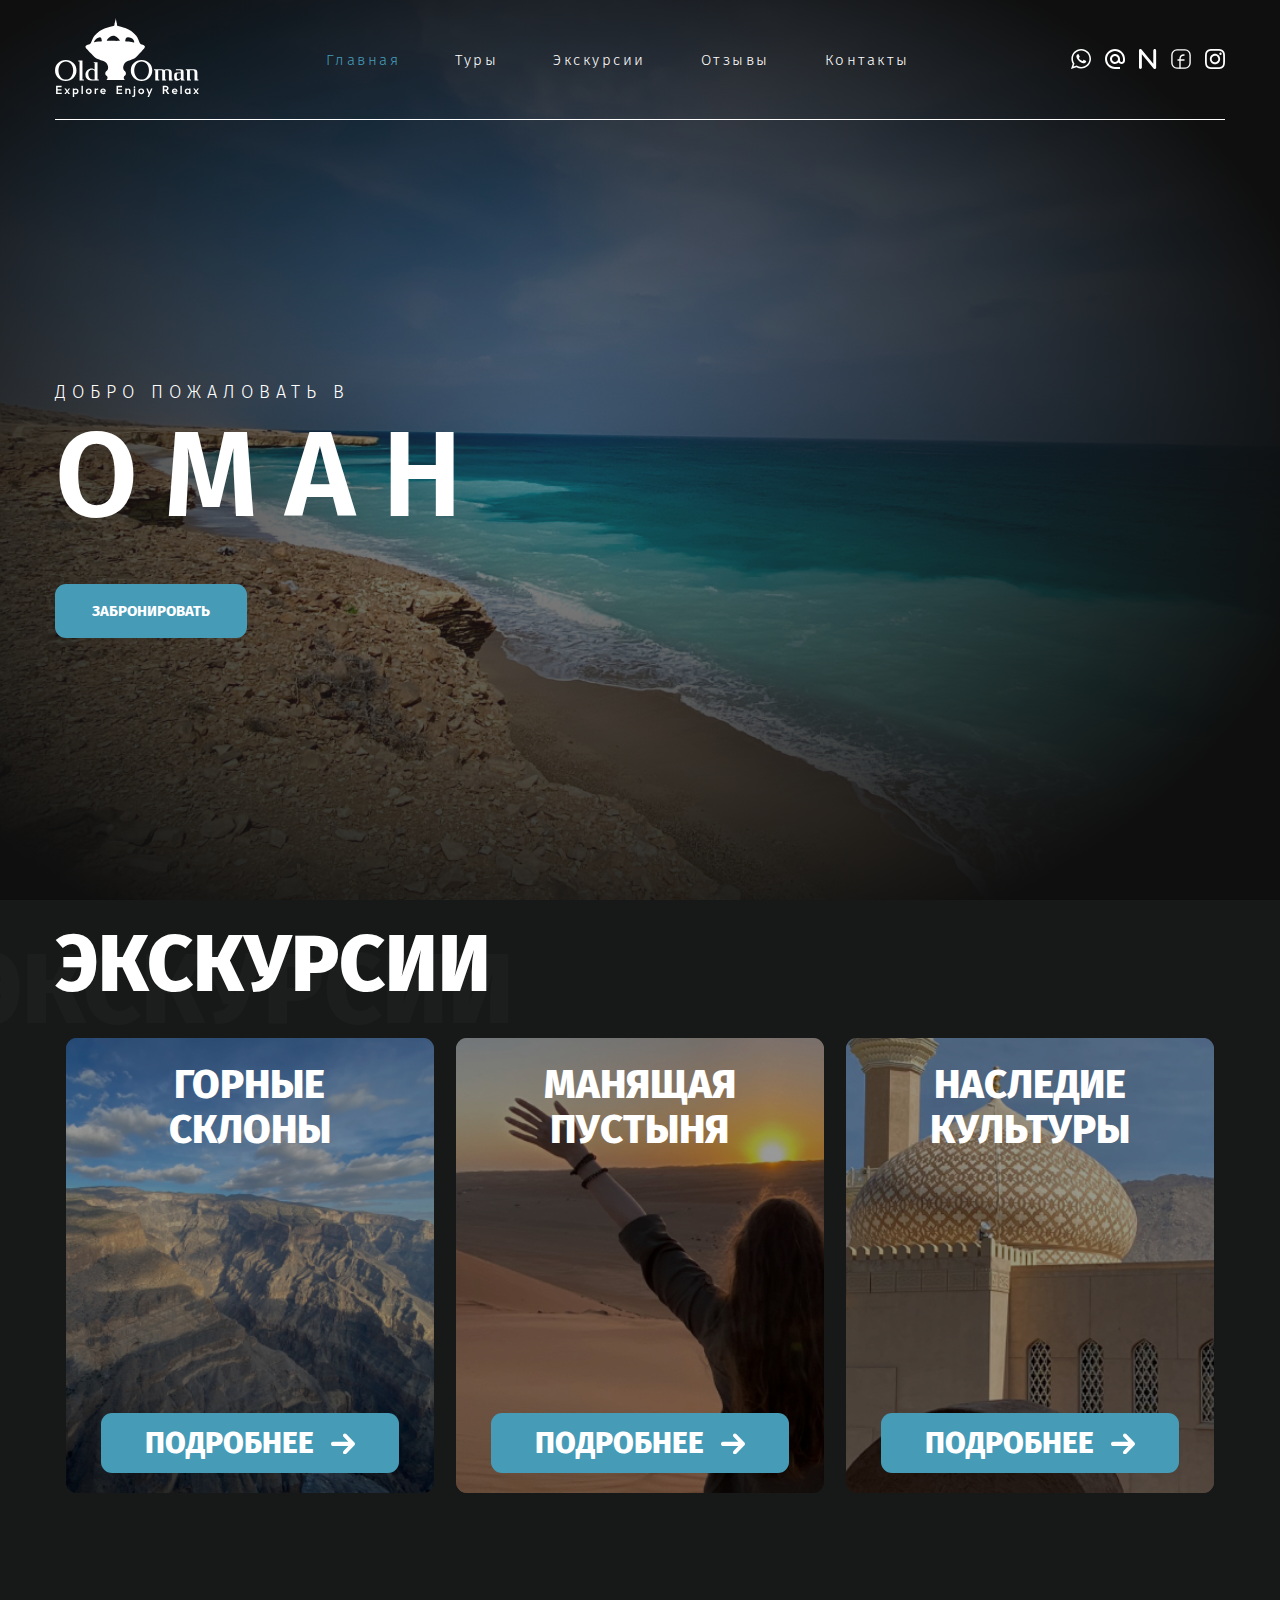
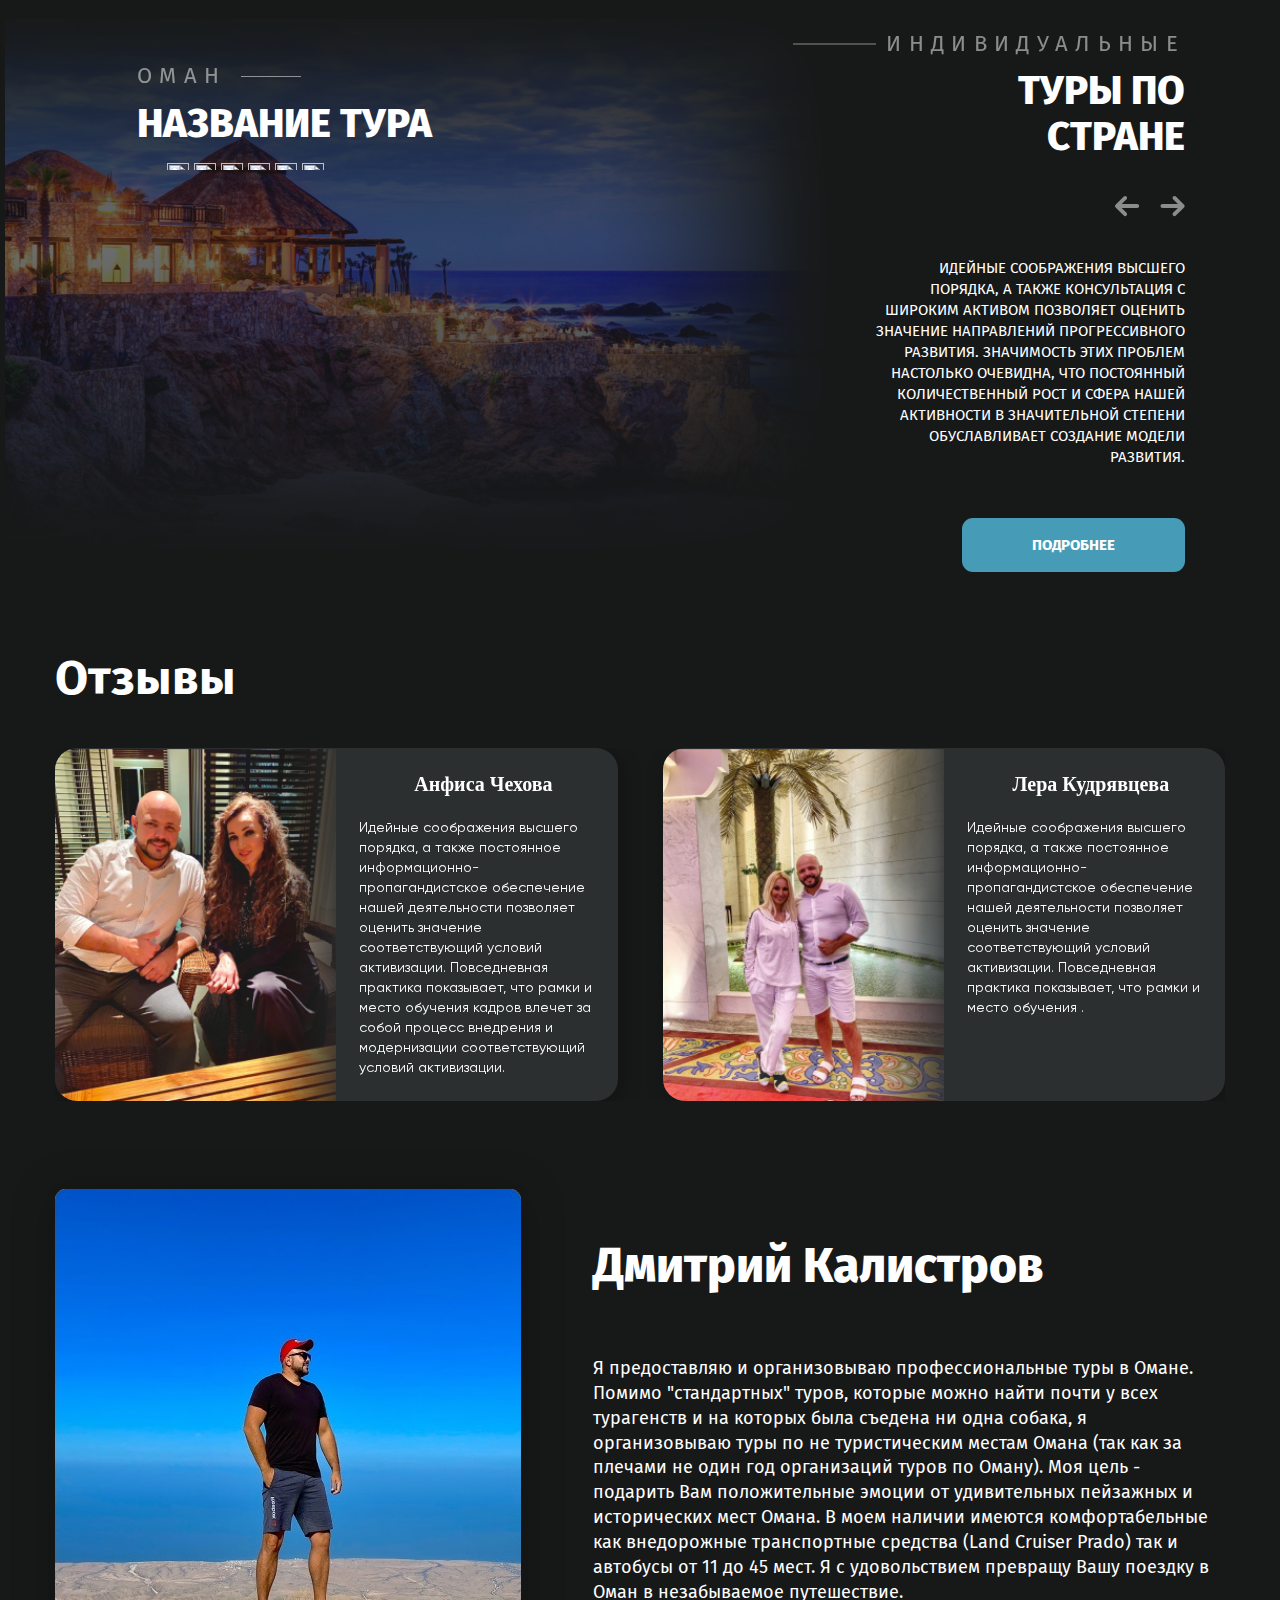
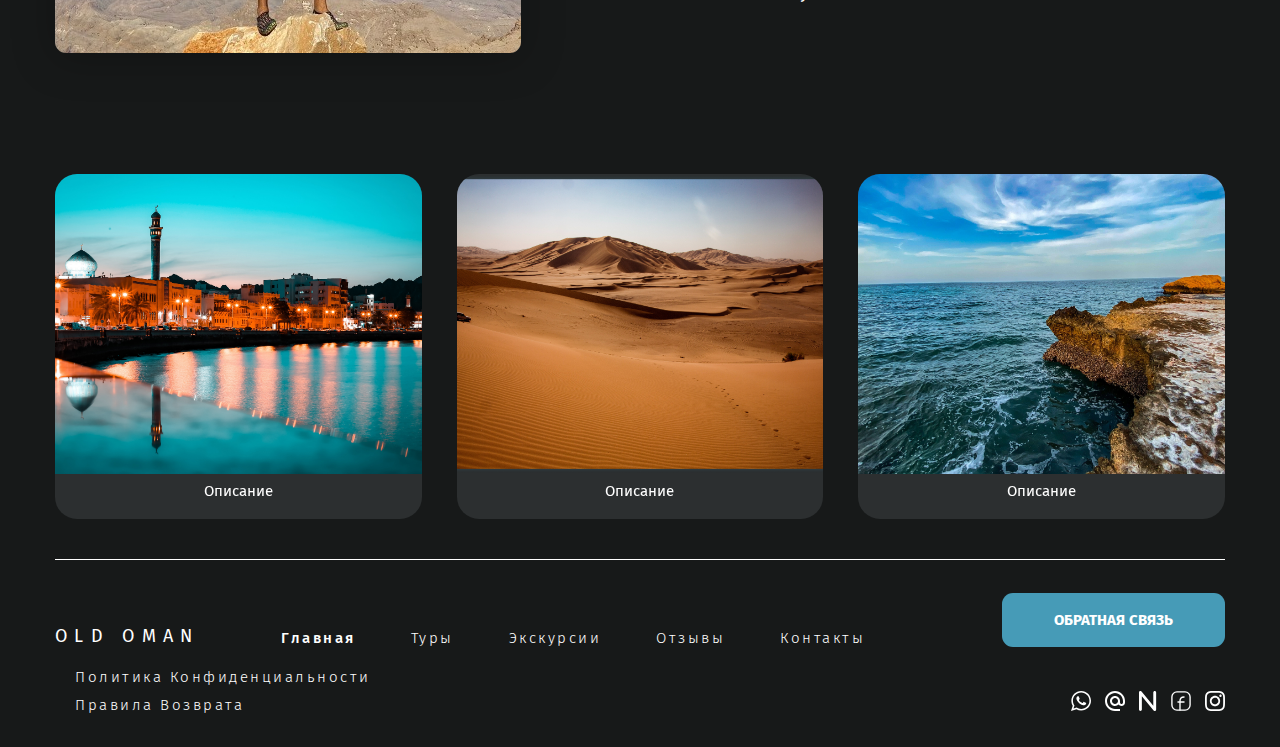
==== commit 23c73bf6: "Finish HTML with edits" ====
--- a/Amon/index.html
+++ b/Amon/index.html
@@ -387,6 +387,10 @@
         <a href="#feedback" class="footer__btn btn _popup-link">обратная связь</a>
       </div>
       <div class="footer__row _last">
+        <ul data-da=".footer__socials,767.98,last" class="socials__add">
+          <li class="socials__add-item"><a href="" class="socials__add-href">Политика конфиденциальности</a></li>
+          <li class="socials__add-item"><a href="" class="socials__add-href">Правила возврата</a></li>
+        </ul>
         <div class="footer__socials socials">
           <ul class="socials__list _footer">
             <li>
--- a/Amon/css/style.min.css
+++ b/Amon/css/style.min.css
@@ -1443,9 +1443,17 @@
   justify-content: space-between;
   align-items: flex-end;
 }
+.footer__row:last-child {
+  margin-top: 15px;
+}
 @media (max-width: 767.98px) {
   .footer__row {
+    flex-wrap: wrap;
     align-items: center;
+    justify-content: space-around;
+  }
+  .footer__row:last-child {
+    align-items: flex-start;
   }
 }
 @media (max-width: 479.98px) {
@@ -1455,9 +1463,9 @@
     align-items: center;
   }
   .footer__row:last-child {
-    flex-direction: row;
-    align-items: flex-end;
+    align-items: center;
     justify-content: space-between;
+    flex-direction: column;
   }
 }
 .footer__logo {
@@ -1524,6 +1532,11 @@
   margin-left: auto;
   margin-top: 29px;
 }
+@media (max-width: 1000px) {
+  .footer__socials {
+    margin-left: 0;
+  }
+}
 @media (max-width: 479.98px) {
   .footer__socials {
     margin-left: 0;
@@ -1592,16 +1605,56 @@
 
 .socials__list._footer {
   margin-right: 0 !important;
-}
+  display: flex;
+  justify-content: center;
+  align-items: center;
+}
+.socials__add {
+  margin: 0 20px;
+}
+@media (max-width: 649px) {
+  .socials__add {
+    margin-right: 0;
+  }
+}
+@media (max-width: 767.98px) {
+  .socials__add {
+    margin-top: 30px;
+  }
+}
+@media (max-width: 479.98px) {
+  .socials__add {
+    margin: 0;
+    margin-top: 20px;
+    text-align: center;
+  }
+}
+.socials__add-item {
+  margin-bottom: 10px;
+}
+.socials__add-item:last-child {
+  margin-bottom: 0;
+}
+.socials__add-href {
+  white-space: nowrap;
+  font-style: normal;
+  font-weight: 300;
+  font-size: 15px;
+  line-height: 18px;
+  letter-spacing: 2.5px;
+  text-transform: capitalize;
+  color: #FFFFFF;
+}
+
 .main {
   width: 100vw;
-  height: 80vh;
+  height: 100vh;
   position: relative;
   padding-top: 120px;
 }
 @media (max-width: 767.98px) {
   .main {
-    height: 70vh;
+    height: 80vh;
   }
 }
 @media (max-width: 479.98px) {
@@ -1849,6 +1902,7 @@
   border-radius: 11px;
   overflow: hidden;
   position: relative;
+  margin-bottom: 20px;
 }
 @media (max-width: 991.98px) {
   .block-excursions {
@@ -1859,6 +1913,7 @@
 @media (max-width: 767.98px) {
   .block-excursions {
     flex: 0 0 48%;
+    max-width: 300px;
   }
 }
 @media (max-width: 479.98px) {
@@ -1904,6 +1959,7 @@
   text-transform: uppercase;
   color: #FFFFFF;
   margin-bottom: 155px;
+  text-align: center;
 }
 @media (max-width: 1215px) {
   .block-excursions__title {
@@ -2129,7 +2185,8 @@
   text-transform: uppercase;
   color: #FFFFFF;
   display: flex;
-  align-items: center;
+  align-items: flex-start;
+  flex-direction: column;
 }
 @media (max-width: 1215px) {
   .slide-tours__name {
@@ -2140,6 +2197,7 @@
   .slide-tours__name {
     font-size: 33px;
     margin: 0 auto;
+    align-items: center;
   }
 }
 @media (max-width: 767.98px) {
@@ -2161,6 +2219,11 @@
   justify-content: center;
   align-items: center;
   margin-left: 30px;
+}
+@media (max-width: 991.98px) {
+  .slide-tours__stars {
+    margin-left: 0;
+  }
 }
 @media (max-width: 767.98px) {
   .slide-tours__stars {
@@ -2717,6 +2780,7 @@
     width: 100%;
     height: 100%;
     object-fit: cover;
+    object-position: top;
   }
 }
 .aboutMe__name {
